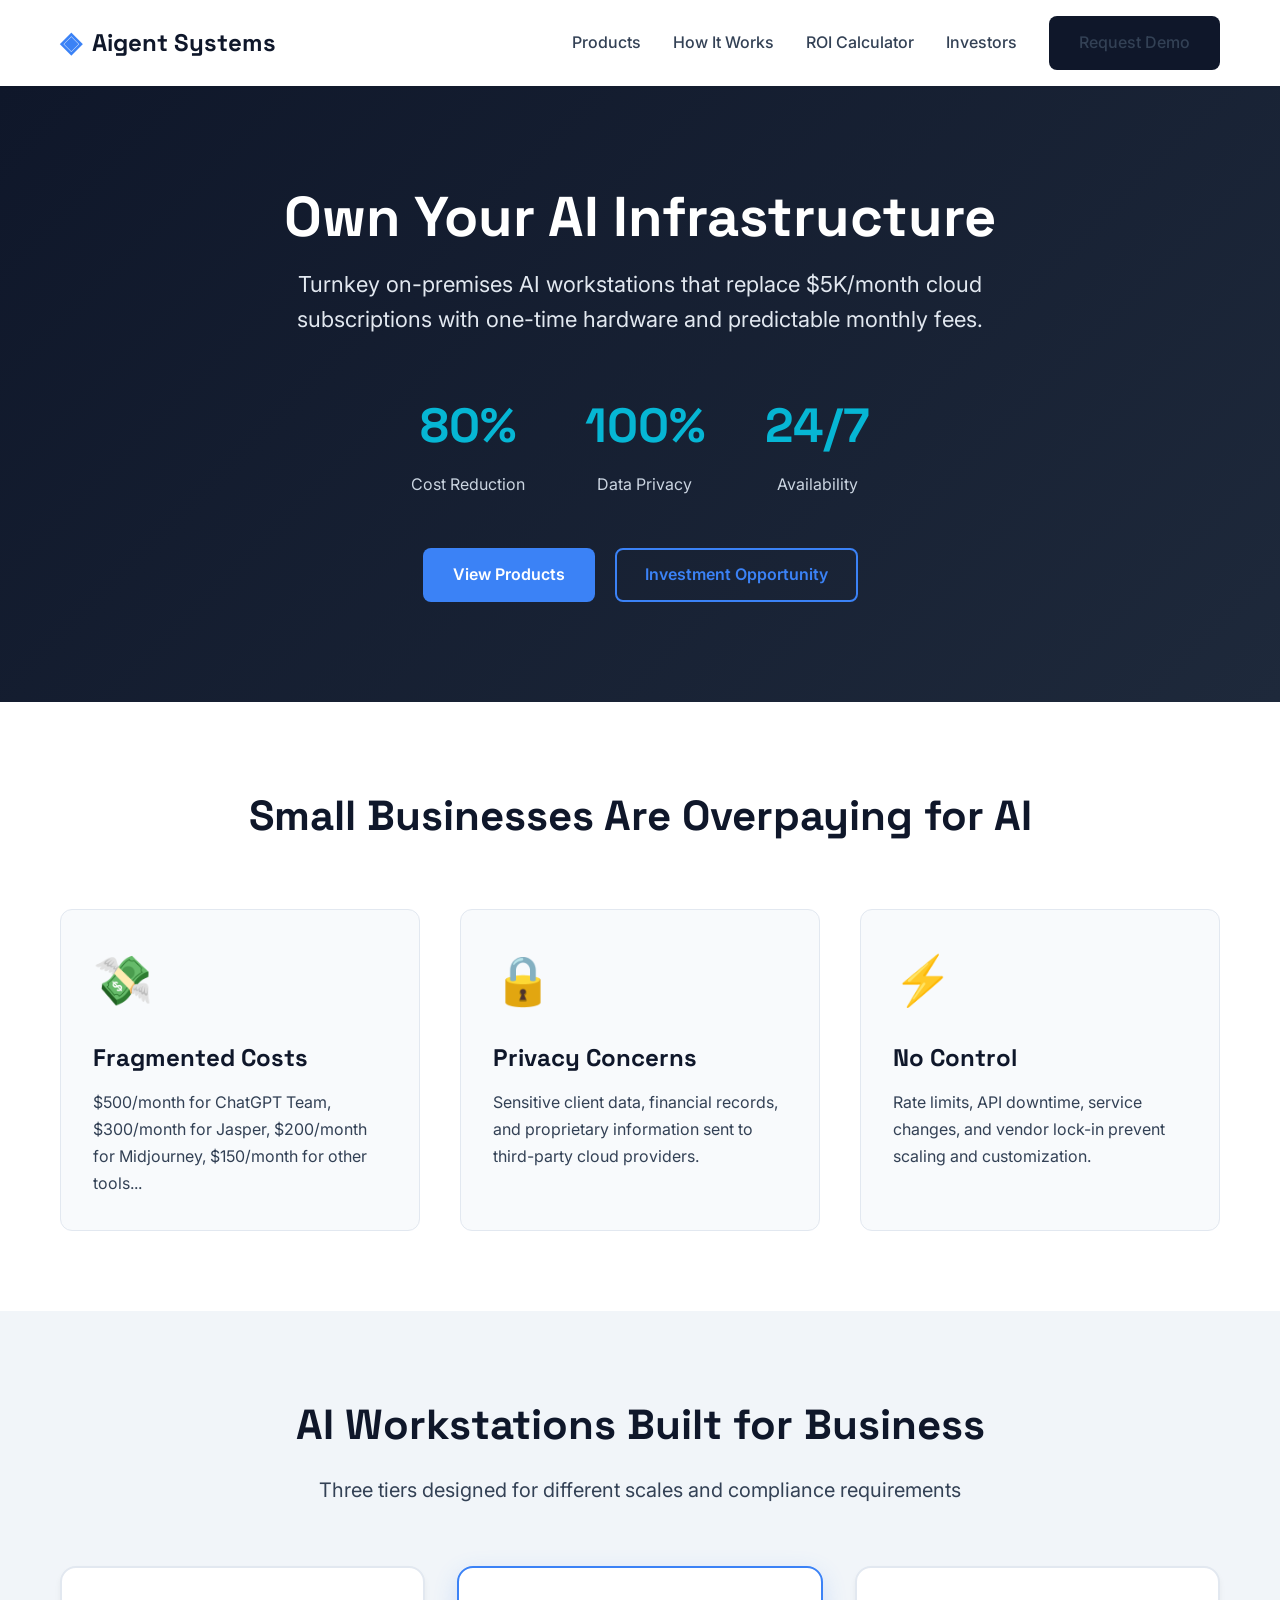
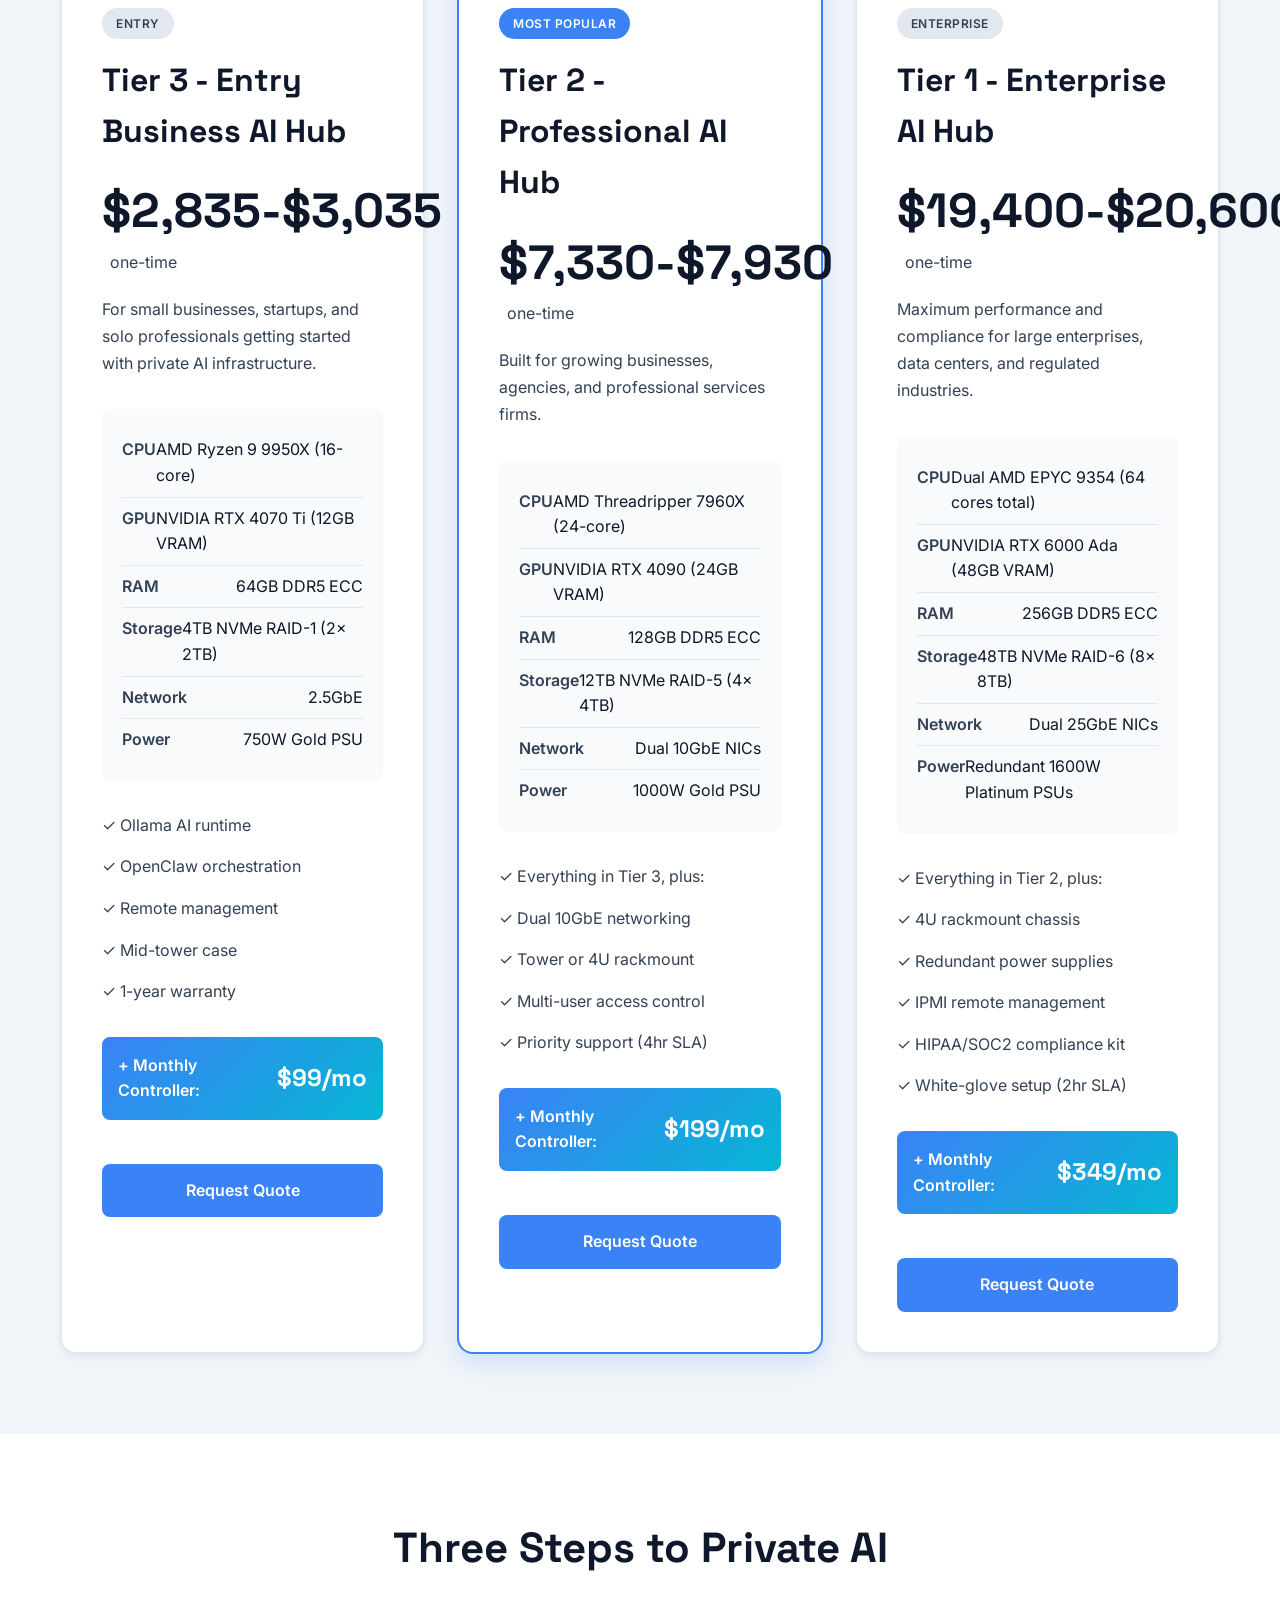
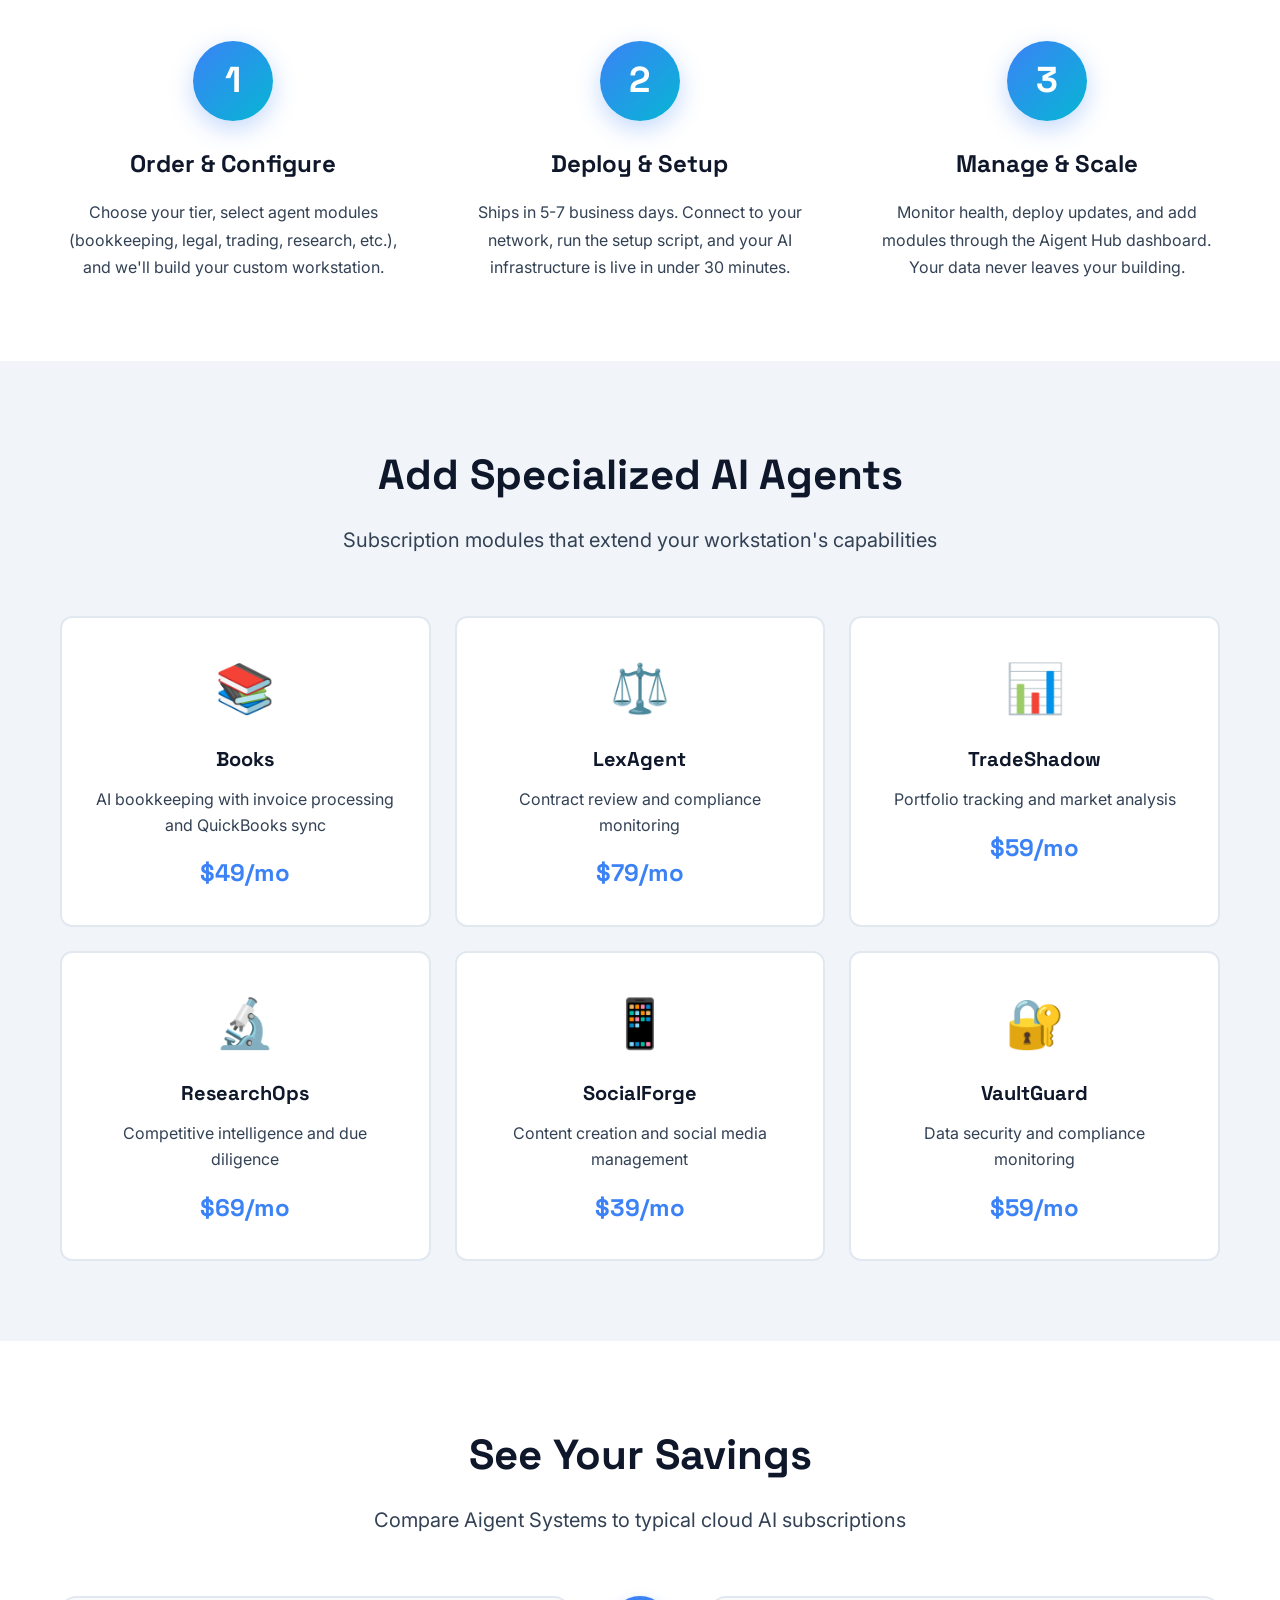
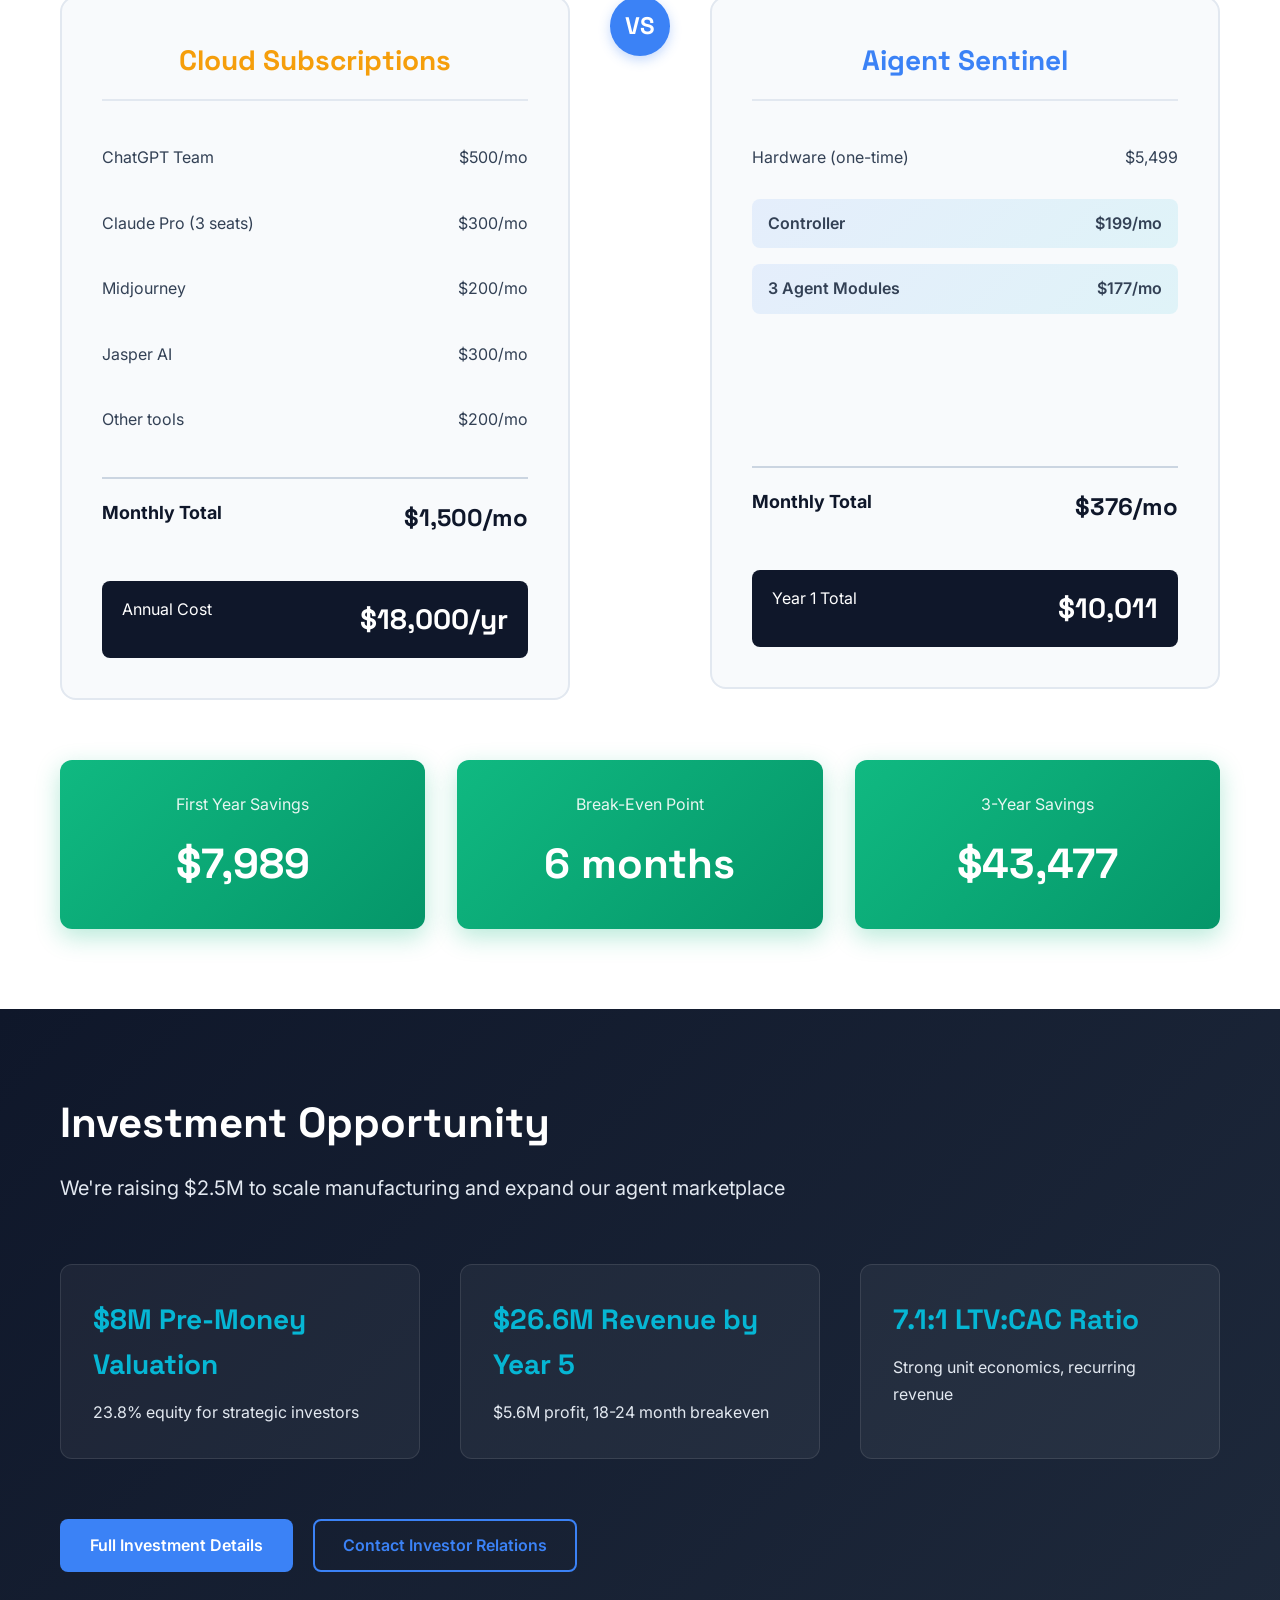
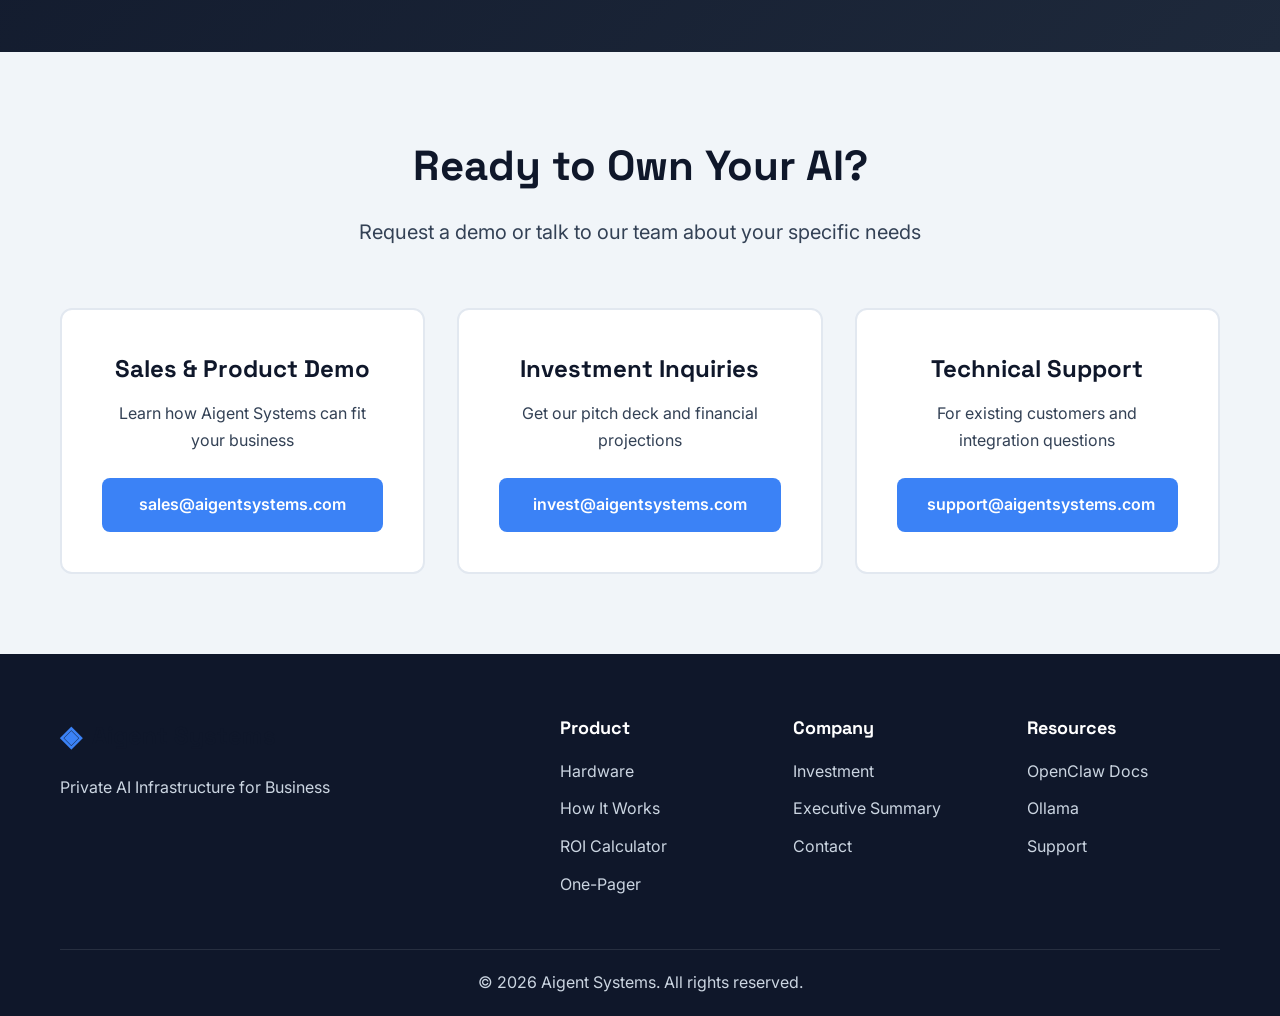
==== index.html @ b6842bad "Replace consumer tiers with enterprise hardware specifications" ====
<!DOCTYPE html>
<html lang="en">
<head>
    <meta charset="UTF-8">
    <meta name="viewport" content="width=device-width, initial-scale=1.0">
    <title>Aigent Systems - Private AI Infrastructure for Business</title>
    <link rel="stylesheet" href="styles.css">
    <link rel="preconnect" href="https://fonts.googleapis.com">
    <link rel="preconnect" href="https://fonts.gstatic.com" crossorigin>
    <link href="https://fonts.googleapis.com/css2?family=Inter:wght@300;400;600;700&family=Space+Grotesk:wght@500;700&display=swap" rel="stylesheet">
</head>
<body>
    <!-- Navigation -->
    <nav class="navbar">
        <div class="container">
            <div class="nav-content">
                <div class="logo">
                    <span class="logo-icon">◈</span>
                    <span class="logo-text">Aigent Systems</span>
                </div>
                <div class="nav-links">
                    <a href="#products">Products</a>
                    <a href="#how-it-works">How It Works</a>
                    <a href="#roi">ROI Calculator</a>
                    <a href="investors.html">Investors</a>
                    <a href="#contact" class="btn-secondary">Request Demo</a>
                </div>
            </div>
        </div>
    </nav>

    <!-- Hero Section -->
    <section class="hero">
        <div class="container">
            <div class="hero-content">
                <h1>Own Your AI Infrastructure</h1>
                <p class="hero-subtitle">Turnkey on-premises AI workstations that replace $5K/month cloud subscriptions with one-time hardware and predictable monthly fees.</p>
                <div class="hero-stats">
                    <div class="stat">
                        <div class="stat-number">80%</div>
                        <div class="stat-label">Cost Reduction</div>
                    </div>
                    <div class="stat">
                        <div class="stat-number">100%</div>
                        <div class="stat-label">Data Privacy</div>
                    </div>
                    <div class="stat">
                        <div class="stat-number">24/7</div>
                        <div class="stat-label">Availability</div>
                    </div>
                </div>
                <div class="hero-ctas">
                    <a href="#products" class="btn-primary">View Products</a>
                    <a href="investors.html" class="btn-outline">Investment Opportunity</a>
                </div>
            </div>
        </div>
    </section>

    <!-- Problem Statement -->
    <section class="problem">
        <div class="container">
            <h2>Small Businesses Are Overpaying for AI</h2>
            <div class="problem-grid">
                <div class="problem-card">
                    <div class="problem-icon">💸</div>
                    <h3>Fragmented Costs</h3>
                    <p>$500/month for ChatGPT Team, $300/month for Jasper, $200/month for Midjourney, $150/month for other tools...</p>
                </div>
                <div class="problem-card">
                    <div class="problem-icon">🔒</div>
                    <h3>Privacy Concerns</h3>
                    <p>Sensitive client data, financial records, and proprietary information sent to third-party cloud providers.</p>
                </div>
                <div class="problem-card">
                    <div class="problem-icon">⚡</div>
                    <h3>No Control</h3>
                    <p>Rate limits, API downtime, service changes, and vendor lock-in prevent scaling and customization.</p>
                </div>
            </div>
        </div>
    </section>

    <!-- Products Section -->
    <section id="products" class="products">
        <div class="container">
            <h2>AI Workstations Built for Business</h2>
            <p class="section-subtitle">Three tiers designed for different scales and compliance requirements</p>
            
            <div class="product-grid">
                <!-- Tier 3 - Entry Business -->
                <div class="product-card">
                    <div class="product-badge">Entry</div>
                    <h3>Tier 3 - Entry Business AI Hub</h3>
                    <div class="product-price">
                        <span class="price-amount">$2,835-$3,035</span>
                        <span class="price-period">one-time</span>
                    </div>
                    <p class="product-description">For small businesses, startups, and solo professionals getting started with private AI infrastructure.</p>
                    
                    <div class="product-specs">
                        <div class="spec">
                            <span class="spec-label">CPU</span>
                            <span class="spec-value">AMD Ryzen 9 9950X (16-core)</span>
                        </div>
                        <div class="spec">
                            <span class="spec-label">GPU</span>
                            <span class="spec-value">NVIDIA RTX 4070 Ti (12GB VRAM)</span>
                        </div>
                        <div class="spec">
                            <span class="spec-label">RAM</span>
                            <span class="spec-value">64GB DDR5 ECC</span>
                        </div>
                        <div class="spec">
                            <span class="spec-label">Storage</span>
                            <span class="spec-value">4TB NVMe RAID-1 (2x 2TB)</span>
                        </div>
                        <div class="spec">
                            <span class="spec-label">Network</span>
                            <span class="spec-value">2.5GbE</span>
                        </div>
                        <div class="spec">
                            <span class="spec-label">Power</span>
                            <span class="spec-value">750W Gold PSU</span>
                        </div>
                    </div>
                    
                    <div class="product-features">
                        <div class="feature">✓ Ollama AI runtime</div>
                        <div class="feature">✓ OpenClaw orchestration</div>
                        <div class="feature">✓ Remote management</div>
                        <div class="feature">✓ Mid-tower case</div>
                        <div class="feature">✓ 1-year warranty</div>
                    </div>
                    
                    <div class="product-monthly">
                        <span class="monthly-label">+ Monthly Controller:</span>
                        <span class="monthly-price">$99/mo</span>
                    </div>
                    
                    <a href="#contact" class="btn-primary">Request Quote</a>
                </div>

                <!-- Tier 2 - Professional -->
                <div class="product-card featured">
                    <div class="product-badge featured-badge">Most Popular</div>
                    <h3>Tier 2 - Professional AI Hub</h3>
                    <div class="product-price">
                        <span class="price-amount">$7,330-$7,930</span>
                        <span class="price-period">one-time</span>
                    </div>
                    <p class="product-description">Built for growing businesses, agencies, and professional services firms.</p>
                    
                    <div class="product-specs">
                        <div class="spec">
                            <span class="spec-label">CPU</span>
                            <span class="spec-value">AMD Threadripper 7960X (24-core)</span>
                        </div>
                        <div class="spec">
                            <span class="spec-label">GPU</span>
                            <span class="spec-value">NVIDIA RTX 4090 (24GB VRAM)</span>
                        </div>
                        <div class="spec">
                            <span class="spec-label">RAM</span>
                            <span class="spec-value">128GB DDR5 ECC</span>
                        </div>
                        <div class="spec">
                            <span class="spec-label">Storage</span>
                            <span class="spec-value">12TB NVMe RAID-5 (4x 4TB)</span>
                        </div>
                        <div class="spec">
                            <span class="spec-label">Network</span>
                            <span class="spec-value">Dual 10GbE NICs</span>
                        </div>
                        <div class="spec">
                            <span class="spec-label">Power</span>
                            <span class="spec-value">1000W Gold PSU</span>
                        </div>
                    </div>
                    
                    <div class="product-features">
                        <div class="feature">✓ Everything in Tier 3, plus:</div>
                        <div class="feature">✓ Dual 10GbE networking</div>
                        <div class="feature">✓ Tower or 4U rackmount</div>
                        <div class="feature">✓ Multi-user access control</div>
                        <div class="feature">✓ Priority support (4hr SLA)</div>
                    </div>
                    
                    <div class="product-monthly">
                        <span class="monthly-label">+ Monthly Controller:</span>
                        <span class="monthly-price">$199/mo</span>
                    </div>
                    
                    <a href="#contact" class="btn-primary">Request Quote</a>
                </div>

                <!-- Tier 1 - Enterprise -->
                <div class="product-card">
                    <div class="product-badge">Enterprise</div>
                    <h3>Tier 1 - Enterprise AI Hub</h3>
                    <div class="product-price">
                        <span class="price-amount">$19,400-$20,600</span>
                        <span class="price-period">one-time</span>
                    </div>
                    <p class="product-description">Maximum performance and compliance for large enterprises, data centers, and regulated industries.</p>
                    
                    <div class="product-specs">
                        <div class="spec">
                            <span class="spec-label">CPU</span>
                            <span class="spec-value">Dual AMD EPYC 9354 (64 cores total)</span>
                        </div>
                        <div class="spec">
                            <span class="spec-label">GPU</span>
                            <span class="spec-value">NVIDIA RTX 6000 Ada (48GB VRAM)</span>
                        </div>
                        <div class="spec">
                            <span class="spec-label">RAM</span>
                            <span class="spec-value">256GB DDR5 ECC</span>
                        </div>
                        <div class="spec">
                            <span class="spec-label">Storage</span>
                            <span class="spec-value">48TB NVMe RAID-6 (8x 8TB)</span>
                        </div>
                        <div class="spec">
                            <span class="spec-label">Network</span>
                            <span class="spec-value">Dual 25GbE NICs</span>
                        </div>
                        <div class="spec">
                            <span class="spec-label">Power</span>
                            <span class="spec-value">Redundant 1600W Platinum PSUs</span>
                        </div>
                    </div>
                    
                    <div class="product-features">
                        <div class="feature">✓ Everything in Tier 2, plus:</div>
                        <div class="feature">✓ 4U rackmount chassis</div>
                        <div class="feature">✓ Redundant power supplies</div>
                        <div class="feature">✓ IPMI remote management</div>
                        <div class="feature">✓ HIPAA/SOC2 compliance kit</div>
                        <div class="feature">✓ White-glove setup (2hr SLA)</div>
                    </div>
                    
                    <div class="product-monthly">
                        <span class="monthly-label">+ Monthly Controller:</span>
                        <span class="monthly-price">$349/mo</span>
                    </div>
                    
                    <a href="#contact" class="btn-primary">Request Quote</a>
                </div>
            </div>
        </div>
    </section>

    <!-- How It Works -->
    <section id="how-it-works" class="how-it-works">
        <div class="container">
            <h2>Three Steps to Private AI</h2>
            <div class="steps-grid">
                <div class="step">
                    <div class="step-number">1</div>
                    <h3>Order & Configure</h3>
                    <p>Choose your tier, select agent modules (bookkeeping, legal, trading, research, etc.), and we'll build your custom workstation.</p>
                </div>
                <div class="step">
                    <div class="step-number">2</div>
                    <h3>Deploy & Setup</h3>
                    <p>Ships in 5-7 business days. Connect to your network, run the setup script, and your AI infrastructure is live in under 30 minutes.</p>
                </div>
                <div class="step">
                    <div class="step-number">3</div>
                    <h3>Manage & Scale</h3>
                    <p>Monitor health, deploy updates, and add modules through the Aigent Hub dashboard. Your data never leaves your building.</p>
                </div>
            </div>
        </div>
    </section>

    <!-- AI Modules -->
    <section class="modules">
        <div class="container">
            <h2>Add Specialized AI Agents</h2>
            <p class="section-subtitle">Subscription modules that extend your workstation's capabilities</p>
            
            <div class="modules-grid">
                <div class="module-card">
                    <div class="module-icon">📚</div>
                    <h3>Books</h3>
                    <p>AI bookkeeping with invoice processing and QuickBooks sync</p>
                    <div class="module-price">$49/mo</div>
                </div>
                <div class="module-card">
                    <div class="module-icon">⚖️</div>
                    <h3>LexAgent</h3>
                    <p>Contract review and compliance monitoring</p>
                    <div class="module-price">$79/mo</div>
                </div>
                <div class="module-card">
                    <div class="module-icon">📊</div>
                    <h3>TradeShadow</h3>
                    <p>Portfolio tracking and market analysis</p>
                    <div class="module-price">$59/mo</div>
                </div>
                <div class="module-card">
                    <div class="module-icon">🔬</div>
                    <h3>ResearchOps</h3>
                    <p>Competitive intelligence and due diligence</p>
                    <div class="module-price">$69/mo</div>
                </div>
                <div class="module-card">
                    <div class="module-icon">📱</div>
                    <h3>SocialForge</h3>
                    <p>Content creation and social media management</p>
                    <div class="module-price">$39/mo</div>
                </div>
                <div class="module-card">
                    <div class="module-icon">🔐</div>
                    <h3>VaultGuard</h3>
                    <p>Data security and compliance monitoring</p>
                    <div class="module-price">$59/mo</div>
                </div>
            </div>
        </div>
    </section>

    <!-- ROI Calculator -->
    <section id="roi" class="roi-section">
        <div class="container">
            <h2>See Your Savings</h2>
            <p class="section-subtitle">Compare Aigent Systems to typical cloud AI subscriptions</p>
            
            <div class="roi-comparison">
                <div class="roi-column">
                    <h3 class="roi-title cloud">Cloud Subscriptions</h3>
                    <div class="roi-items">
                        <div class="roi-item">
                            <span>ChatGPT Team</span>
                            <span>$500/mo</span>
                        </div>
                        <div class="roi-item">
                            <span>Claude Pro (3 seats)</span>
                            <span>$300/mo</span>
                        </div>
                        <div class="roi-item">
                            <span>Midjourney</span>
                            <span>$200/mo</span>
                        </div>
                        <div class="roi-item">
                            <span>Jasper AI</span>
                            <span>$300/mo</span>
                        </div>
                        <div class="roi-item">
                            <span>Other tools</span>
                            <span>$200/mo</span>
                        </div>
                        <div class="roi-total">
                            <span>Monthly Total</span>
                            <span class="total-amount">$1,500/mo</span>
                        </div>
                        <div class="roi-annual">
                            <span>Annual Cost</span>
                            <span class="annual-amount">$18,000/yr</span>
                        </div>
                    </div>
                </div>

                <div class="roi-divider">
                    <span class="vs-badge">VS</span>
                </div>

                <div class="roi-column">
                    <h3 class="roi-title aigent">Aigent Sentinel</h3>
                    <div class="roi-items">
                        <div class="roi-item">
                            <span>Hardware (one-time)</span>
                            <span>$5,499</span>
                        </div>
                        <div class="roi-item monthly-highlight">
                            <span>Controller</span>
                            <span>$199/mo</span>
                        </div>
                        <div class="roi-item monthly-highlight">
                            <span>3 Agent Modules</span>
                            <span>$177/mo</span>
                        </div>
                        <div class="roi-item spacer"></div>
                        <div class="roi-item spacer"></div>
                        <div class="roi-total">
                            <span>Monthly Total</span>
                            <span class="total-amount">$376/mo</span>
                        </div>
                        <div class="roi-annual">
                            <span>Year 1 Total</span>
                            <span class="annual-amount">$10,011</span>
                        </div>
                    </div>
                </div>
            </div>

            <div class="roi-savings">
                <div class="savings-card">
                    <div class="savings-label">First Year Savings</div>
                    <div class="savings-amount">$7,989</div>
                </div>
                <div class="savings-card">
                    <div class="savings-label">Break-Even Point</div>
                    <div class="savings-amount">6 months</div>
                </div>
                <div class="savings-card">
                    <div class="savings-label">3-Year Savings</div>
                    <div class="savings-amount">$43,477</div>
                </div>
            </div>
        </div>
    </section>

    <!-- Investment Opportunity -->
    <section id="investment" class="investment">
        <div class="container">
            <div class="investment-content">
                <div class="investment-text">
                    <h2>Investment Opportunity</h2>
                    <p class="investment-subtitle">We're raising $2.5M to scale manufacturing and expand our agent marketplace</p>
                    
                    <div class="investment-highlights">
                        <div class="highlight">
                            <h3>$8M Pre-Money Valuation</h3>
                            <p>23.8% equity for strategic investors</p>
                        </div>
                        <div class="highlight">
                            <h3>$26.6M Revenue by Year 5</h3>
                            <p>$5.6M profit, 18-24 month breakeven</p>
                        </div>
                        <div class="highlight">
                            <h3>7.1:1 LTV:CAC Ratio</h3>
                            <p>Strong unit economics, recurring revenue</p>
                        </div>
                    </div>
                    
                    <div class="investment-ctas">
                        <a href="investors.html" class="btn-primary">Full Investment Details</a>
                        <a href="mailto:invest@aigentsystems.com" class="btn-outline">Contact Investor Relations</a>
                    </div>
                </div>
            </div>
        </div>
    </section>

    <!-- Contact Section -->
    <section id="contact" class="contact">
        <div class="container">
            <h2>Ready to Own Your AI?</h2>
            <p class="section-subtitle">Request a demo or talk to our team about your specific needs</p>
            
            <div class="contact-options">
                <div class="contact-card">
                    <h3>Sales & Product Demo</h3>
                    <p>Learn how Aigent Systems can fit your business</p>
                    <a href="mailto:sales@aigentsystems.com" class="btn-primary">sales@aigentsystems.com</a>
                </div>
                <div class="contact-card">
                    <h3>Investment Inquiries</h3>
                    <p>Get our pitch deck and financial projections</p>
                    <a href="mailto:invest@aigentsystems.com" class="btn-primary">invest@aigentsystems.com</a>
                </div>
                <div class="contact-card">
                    <h3>Technical Support</h3>
                    <p>For existing customers and integration questions</p>
                    <a href="mailto:support@aigentsystems.com" class="btn-primary">support@aigentsystems.com</a>
                </div>
            </div>
        </div>
    </section>

    <!-- Footer -->
    <footer class="footer">
        <div class="container">
            <div class="footer-content">
                <div class="footer-brand">
                    <div class="logo">
                        <span class="logo-icon">◈</span>
                        <span class="logo-text">Aigent Systems</span>
                    </div>
                    <p>Private AI Infrastructure for Business</p>
                </div>
                <div class="footer-links">
                    <div class="footer-column">
                        <h4>Product</h4>
                        <a href="#products">Hardware</a>
                        <a href="#how-it-works">How It Works</a>
                        <a href="#roi">ROI Calculator</a>
                        <a href="marketing/one-pager.md" download>One-Pager</a>
                    </div>
                    <div class="footer-column">
                        <h4>Company</h4>
                        <a href="investors.html">Investment</a>
                        <a href="marketing/executive-summary.md" download>Executive Summary</a>
                        <a href="mailto:invest@aigentsystems.com">Contact</a>
                    </div>
                    <div class="footer-column">
                        <h4>Resources</h4>
                        <a href="https://docs.openclaw.ai">OpenClaw Docs</a>
                        <a href="https://ollama.ai">Ollama</a>
                        <a href="mailto:support@aigentsystems.com">Support</a>
                    </div>
                </div>
            </div>
            <div class="footer-bottom">
                <p>&copy; 2026 Aigent Systems. All rights reserved.</p>
            </div>
        </div>
    </footer>
</body>
</html>
---- styles.css ----
/* ===========================
   AIGENT SYSTEMS STYLES
   Professional B2B Enterprise Design
   =========================== */

* {
    margin: 0;
    padding: 0;
    box-sizing: border-box;
}

:root {
    /* Primary Colors */
    --navy-dark: #0f172a;
    --navy-medium: #1e293b;
    --navy-light: #334155;
    
    /* Accent Colors */
    --blue-bright: #3b82f6;
    --blue-light: #60a5fa;
    --cyan-accent: #06b6d4;
    
    /* Neutrals */
    --gray-50: #f8fafc;
    --gray-100: #f1f5f9;
    --gray-200: #e2e8f0;
    --gray-300: #cbd5e1;
    --gray-700: #334155;
    --gray-900: #0f172a;
    
    /* Semantic */
    --success: #10b981;
    --warning: #f59e0b;
    
    /* Typography */
    --font-primary: 'Inter', -apple-system, BlinkMacSystemFont, 'Segoe UI', sans-serif;
    --font-display: 'Space Grotesk', sans-serif;
    
    /* Spacing */
    --container-width: 1200px;
    --section-padding: 80px 20px;
}

body {
    font-family: var(--font-primary);
    line-height: 1.6;
    color: var(--gray-900);
    background: var(--gray-50);
}

.container {
    max-width: var(--container-width);
    margin: 0 auto;
    padding: 0 20px;
}

/* ===========================
   NAVIGATION
   =========================== */

.navbar {
    background: white;
    box-shadow: 0 1px 3px rgba(0,0,0,0.05);
    position: sticky;
    top: 0;
    z-index: 1000;
    padding: 16px 0;
}

.nav-content {
    display: flex;
    justify-content: space-between;
    align-items: center;
}

.logo {
    display: flex;
    align-items: center;
    gap: 10px;
    font-family: var(--font-display);
    font-weight: 700;
    font-size: 24px;
    color: var(--navy-dark);
}

.logo-icon {
    color: var(--blue-bright);
    font-size: 28px;
}

.nav-links {
    display: flex;
    gap: 32px;
    align-items: center;
}

.nav-links a {
    text-decoration: none;
    color: var(--gray-700);
    font-weight: 500;
    transition: color 0.2s;
}

.nav-links a:hover {
    color: var(--blue-bright);
}

/* ===========================
   BUTTONS
   =========================== */

.btn-primary, .btn-secondary, .btn-outline {
    display: inline-block;
    padding: 12px 28px;
    border-radius: 8px;
    text-decoration: none;
    font-weight: 600;
    transition: all 0.2s;
    cursor: pointer;
    border: 2px solid transparent;
}

.btn-primary {
    background: var(--blue-bright);
    color: white;
}

.btn-primary:hover {
    background: var(--blue-light);
    transform: translateY(-2px);
    box-shadow: 0 4px 12px rgba(59, 130, 246, 0.3);
}

.btn-secondary {
    background: var(--navy-dark);
    color: white;
}

.btn-secondary:hover {
    background: var(--navy-light);
}

.btn-outline {
    background: transparent;
    color: var(--blue-bright);
    border: 2px solid var(--blue-bright);
}

.btn-outline:hover {
    background: var(--blue-bright);
    color: white;
}

/* ===========================
   HERO SECTION
   =========================== */

.hero {
    background: linear-gradient(135deg, var(--navy-dark) 0%, var(--navy-medium) 100%);
    color: white;
    padding: 100px 20px;
    text-align: center;
}

.hero h1 {
    font-family: var(--font-display);
    font-size: 56px;
    font-weight: 700;
    margin-bottom: 20px;
    line-height: 1.1;
}

.hero-subtitle {
    font-size: 22px;
    color: var(--gray-200);
    max-width: 700px;
    margin: 0 auto 40px;
}

.hero-stats {
    display: flex;
    justify-content: center;
    gap: 60px;
    margin: 50px 0;
}

.stat {
    text-align: center;
}

.stat-number {
    font-family: var(--font-display);
    font-size: 48px;
    font-weight: 700;
    color: var(--cyan-accent);
}

.stat-label {
    font-size: 16px;
    color: var(--gray-300);
    margin-top: 8px;
}

.hero-ctas {
    display: flex;
    gap: 20px;
    justify-content: center;
    margin-top: 40px;
}

/* ===========================
   PROBLEM SECTION
   =========================== */

.problem {
    padding: var(--section-padding);
    background: white;
}

.problem h2 {
    font-family: var(--font-display);
    font-size: 42px;
    text-align: center;
    margin-bottom: 60px;
    color: var(--navy-dark);
}

.problem-grid {
    display: grid;
    grid-template-columns: repeat(auto-fit, minmax(300px, 1fr));
    gap: 40px;
}

.problem-card {
    padding: 32px;
    border-radius: 12px;
    background: var(--gray-50);
    border: 1px solid var(--gray-200);
}

.problem-icon {
    font-size: 48px;
    margin-bottom: 20px;
}

.problem-card h3 {
    font-family: var(--font-display);
    font-size: 24px;
    margin-bottom: 12px;
    color: var(--navy-dark);
}

.problem-card p {
    color: var(--gray-700);
    line-height: 1.7;
}

/* ===========================
   PRODUCTS SECTION
   =========================== */

.products {
    padding: var(--section-padding);
    background: var(--gray-100);
}

.products h2 {
    font-family: var(--font-display);
    font-size: 42px;
    text-align: center;
    margin-bottom: 16px;
    color: var(--navy-dark);
}

.section-subtitle {
    text-align: center;
    font-size: 20px;
    color: var(--gray-700);
    margin-bottom: 60px;
}

.product-grid {
    display: grid;
    grid-template-columns: repeat(auto-fit, minmax(340px, 1fr));
    gap: 32px;
    margin-top: 40px;
}

.product-card {
    background: white;
    border-radius: 16px;
    padding: 40px;
    box-shadow: 0 4px 6px rgba(0,0,0,0.05);
    border: 2px solid var(--gray-200);
    transition: all 0.3s;
    position: relative;
}

.product-card.featured {
    border: 2px solid var(--blue-bright);
    box-shadow: 0 8px 24px rgba(59, 130, 246, 0.2);
}

.product-card:hover {
    transform: translateY(-8px);
    box-shadow: 0 12px 32px rgba(0,0,0,0.1);
}

.product-badge {
    display: inline-block;
    padding: 6px 14px;
    border-radius: 20px;
    font-size: 12px;
    font-weight: 600;
    text-transform: uppercase;
    letter-spacing: 0.5px;
    margin-bottom: 16px;
    background: var(--gray-200);
    color: var(--gray-700);
}

.featured-badge {
    background: var(--blue-bright);
    color: white;
}

.product-card h3 {
    font-family: var(--font-display);
    font-size: 32px;
    margin-bottom: 16px;
    color: var(--navy-dark);
}

.product-price {
    margin-bottom: 20px;
}

.price-amount {
    font-family: var(--font-display);
    font-size: 48px;
    font-weight: 700;
    color: var(--navy-dark);
}

.price-period {
    font-size: 16px;
    color: var(--gray-700);
    margin-left: 8px;
}

.product-description {
    color: var(--gray-700);
    margin-bottom: 32px;
    line-height: 1.7;
}

.product-specs {
    margin: 24px 0;
    padding: 20px;
    background: var(--gray-50);
    border-radius: 8px;
}

.spec {
    display: flex;
    justify-content: space-between;
    padding: 8px 0;
    border-bottom: 1px solid var(--gray-200);
}

.spec:last-child {
    border-bottom: none;
}

.spec-label {
    font-weight: 600;
    color: var(--gray-700);
}

.spec-value {
    color: var(--navy-dark);
}

.product-features {
    margin: 24px 0;
}

.feature {
    padding: 8px 0;
    color: var(--gray-700);
}

.product-monthly {
    margin: 24px 0;
    padding: 16px;
    background: var(--blue-bright);
    background: linear-gradient(135deg, var(--blue-bright) 0%, var(--cyan-accent) 100%);
    border-radius: 8px;
    display: flex;
    justify-content: space-between;
    align-items: center;
    color: white;
}

.monthly-label {
    font-weight: 600;
}

.monthly-price {
    font-family: var(--font-display);
    font-size: 24px;
    font-weight: 700;
}

.product-card .btn-primary {
    width: 100%;
    text-align: center;
    margin-top: 20px;
}

/* ===========================
   HOW IT WORKS
   =========================== */

.how-it-works {
    padding: var(--section-padding);
    background: white;
}

.how-it-works h2 {
    font-family: var(--font-display);
    font-size: 42px;
    text-align: center;
    margin-bottom: 60px;
    color: var(--navy-dark);
}

.steps-grid {
    display: grid;
    grid-template-columns: repeat(auto-fit, minmax(300px, 1fr));
    gap: 60px;
}

.step {
    text-align: center;
}

.step-number {
    width: 80px;
    height: 80px;
    margin: 0 auto 24px;
    border-radius: 50%;
    background: linear-gradient(135deg, var(--blue-bright) 0%, var(--cyan-accent) 100%);
    color: white;
    font-family: var(--font-display);
    font-size: 36px;
    font-weight: 700;
    display: flex;
    align-items: center;
    justify-content: center;
    box-shadow: 0 8px 24px rgba(59, 130, 246, 0.3);
}

.step h3 {
    font-family: var(--font-display);
    font-size: 24px;
    margin-bottom: 16px;
    color: var(--navy-dark);
}

.step p {
    color: var(--gray-700);
    line-height: 1.7;
}

/* ===========================
   MODULES SECTION
   =========================== */

.modules {
    padding: var(--section-padding);
    background: var(--gray-100);
}

.modules h2 {
    font-family: var(--font-display);
    font-size: 42px;
    text-align: center;
    margin-bottom: 16px;
    color: var(--navy-dark);
}

.modules-grid {
    display: grid;
    grid-template-columns: repeat(auto-fit, minmax(280px, 1fr));
    gap: 24px;
    margin-top: 40px;
}

.module-card {
    background: white;
    padding: 32px;
    border-radius: 12px;
    text-align: center;
    border: 2px solid var(--gray-200);
    transition: all 0.3s;
}

.module-card:hover {
    border-color: var(--blue-bright);
    transform: translateY(-4px);
    box-shadow: 0 8px 24px rgba(59, 130, 246, 0.15);
}

.module-icon {
    font-size: 48px;
    margin-bottom: 16px;
}

.module-card h3 {
    font-family: var(--font-display);
    font-size: 20px;
    margin-bottom: 12px;
    color: var(--navy-dark);
}

.module-card p {
    color: var(--gray-700);
    margin-bottom: 16px;
    line-height: 1.6;
}

.module-price {
    font-family: var(--font-display);
    font-size: 24px;
    font-weight: 700;
    color: var(--blue-bright);
}

/* ===========================
   ROI CALCULATOR
   =========================== */

.roi-section {
    padding: var(--section-padding);
    background: white;
}

.roi-section h2 {
    font-family: var(--font-display);
    font-size: 42px;
    text-align: center;
    margin-bottom: 16px;
    color: var(--navy-dark);
}

.roi-comparison {
    display: grid;
    grid-template-columns: 1fr auto 1fr;
    gap: 40px;
    margin: 60px 0;
    align-items: start;
}

.roi-column {
    background: var(--gray-50);
    border-radius: 16px;
    padding: 40px;
    border: 2px solid var(--gray-200);
}

.roi-title {
    font-family: var(--font-display);
    font-size: 28px;
    margin-bottom: 32px;
    text-align: center;
    padding-bottom: 16px;
    border-bottom: 2px solid var(--gray-200);
}

.roi-title.cloud {
    color: var(--warning);
}

.roi-title.aigent {
    color: var(--blue-bright);
}

.roi-items {
    display: flex;
    flex-direction: column;
    gap: 16px;
}

.roi-item {
    display: flex;
    justify-content: space-between;
    padding: 12px 0;
    color: var(--gray-700);
}

.roi-item.spacer {
    min-height: 44px;
    border-bottom: none;
}

.roi-item.monthly-highlight {
    background: var(--blue-bright);
    background: linear-gradient(135deg, rgba(59, 130, 246, 0.1) 0%, rgba(6, 182, 212, 0.1) 100%);
    padding: 12px 16px;
    border-radius: 8px;
    font-weight: 600;
}

.roi-total {
    display: flex;
    justify-content: space-between;
    padding: 20px 0;
    margin-top: 16px;
    border-top: 2px solid var(--gray-300);
    font-weight: 700;
    font-size: 18px;
}

.total-amount {
    color: var(--navy-dark);
    font-family: var(--font-display);
    font-size: 24px;
}

.roi-annual {
    display: flex;
    justify-content: space-between;
    padding: 16px 20px;
    background: var(--navy-dark);
    color: white;
    border-radius: 8px;
    margin-top: 8px;
}

.annual-amount {
    font-family: var(--font-display);
    font-size: 28px;
    font-weight: 700;
}

.roi-divider {
    display: flex;
    align-items: center;
    justify-content: center;
}

.vs-badge {
    width: 60px;
    height: 60px;
    border-radius: 50%;
    background: var(--blue-bright);
    color: white;
    display: flex;
    align-items: center;
    justify-content: center;
    font-family: var(--font-display);
    font-size: 24px;
    font-weight: 700;
    box-shadow: 0 4px 12px rgba(59, 130, 246, 0.3);
}

.roi-savings {
    display: grid;
    grid-template-columns: repeat(auto-fit, minmax(250px, 1fr));
    gap: 32px;
    margin-top: 60px;
}

.savings-card {
    background: linear-gradient(135deg, var(--success) 0%, #059669 100%);
    color: white;
    padding: 32px;
    border-radius: 12px;
    text-align: center;
    box-shadow: 0 8px 24px rgba(16, 185, 129, 0.3);
}

.savings-label {
    font-size: 16px;
    opacity: 0.9;
    margin-bottom: 12px;
}

.savings-amount {
    font-family: var(--font-display);
    font-size: 42px;
    font-weight: 700;
}

/* ===========================
   INVESTMENT SECTION
   =========================== */

.investment {
    padding: var(--section-padding);
    background: linear-gradient(135deg, var(--navy-dark) 0%, var(--navy-medium) 100%);
    color: white;
}

.investment h2 {
    font-family: var(--font-display);
    font-size: 42px;
    margin-bottom: 16px;
}

.investment-subtitle {
    font-size: 20px;
    color: var(--gray-200);
    margin-bottom: 60px;
}

.investment-highlights {
    display: grid;
    grid-template-columns: repeat(auto-fit, minmax(300px, 1fr));
    gap: 40px;
    margin-bottom: 60px;
}

.highlight {
    padding: 32px;
    background: rgba(255, 255, 255, 0.05);
    border-radius: 12px;
    border: 1px solid rgba(255, 255, 255, 0.1);
}

.highlight h3 {
    font-family: var(--font-display);
    font-size: 28px;
    margin-bottom: 12px;
    color: var(--cyan-accent);
}

.highlight p {
    color: var(--gray-200);
    line-height: 1.7;
}

.investment-ctas {
    display: flex;
    gap: 20px;
    flex-wrap: wrap;
}

/* ===========================
   CONTACT SECTION
   =========================== */

.contact {
    padding: var(--section-padding);
    background: var(--gray-100);
}

.contact h2 {
    font-family: var(--font-display);
    font-size: 42px;
    text-align: center;
    margin-bottom: 16px;
    color: var(--navy-dark);
}

.contact-options {
    display: grid;
    grid-template-columns: repeat(auto-fit, minmax(300px, 1fr));
    gap: 32px;
    margin-top: 60px;
}

.contact-card {
    background: white;
    padding: 40px;
    border-radius: 12px;
    text-align: center;
    border: 2px solid var(--gray-200);
}

.contact-card h3 {
    font-family: var(--font-display);
    font-size: 24px;
    margin-bottom: 12px;
    color: var(--navy-dark);
}

.contact-card p {
    color: var(--gray-700);
    margin-bottom: 24px;
    line-height: 1.7;
}

.contact-card .btn-primary {
    width: 100%;
    text-align: center;
}

/* ===========================
   FOOTER
   =========================== */

.footer {
    background: var(--navy-dark);
    color: white;
    padding: 60px 20px 20px;
}

.footer-content {
    display: grid;
    grid-template-columns: 2fr 3fr;
    gap: 60px;
    margin-bottom: 40px;
}

.footer-brand p {
    color: var(--gray-300);
    margin-top: 16px;
}

.footer-links {
    display: grid;
    grid-template-columns: repeat(auto-fit, minmax(150px, 1fr));
    gap: 40px;
}

.footer-column h4 {
    font-family: var(--font-display);
    font-size: 18px;
    margin-bottom: 16px;
    color: white;
}

.footer-column a {
    display: block;
    color: var(--gray-300);
    text-decoration: none;
    margin-bottom: 12px;
    transition: color 0.2s;
}

.footer-column a:hover {
    color: var(--cyan-accent);
}

.footer-bottom {
    padding-top: 20px;
    border-top: 1px solid rgba(255, 255, 255, 0.1);
    text-align: center;
    color: var(--gray-300);
}

/* ===========================
   RESPONSIVE
   =========================== */

@media (max-width: 768px) {
    :root {
        --section-padding: 50px 20px;
    }
    
    /* Typography adjustments */
    .hero h1 {
        font-size: 32px;
        line-height: 1.2;
    }
    
    .hero p {
        font-size: 16px;
    }
    
    section h2 {
        font-size: 32px;
    }
    
    .section-subtitle {
        font-size: 16px;
    }
    
    /* Hero adjustments */
    .hero-stats {
        flex-direction: column;
        gap: 20px;
    }
    
    .stat-number {
        font-size: 36px;
    }
    
    .hero-ctas {
        flex-direction: column;
    }
    
    /* Product cards */
    .product-grid, .modules-grid {
        grid-template-columns: 1fr;
    }
    
    .product-card {
        padding: 30px;
    }
    
    .price {
        font-size: 42px;
    }
    
    /* Spec lists - more compact */
    .spec-item {
        padding: 10px 0;
        font-size: 14px;
    }
    
    /* ROI section */
    .roi-comparison {
        grid-template-columns: 1fr;
    }
    
    .roi-divider {
        display: none;
    }
    
    .savings-number {
        font-size: 48px;
    }
    
    /* How it works */
    .step-number {
        font-size: 32px;
        width: 60px;
        height: 60px;
    }
    
    .step h3 {
        font-size: 20px;
    }
    
    /* Modules */
    .module-card {
        padding: 24px;
    }
    
    .module-price {
        font-size: 32px;
    }
    
    /* Investment section - more compact */
    .investment-stats {
        grid-template-columns: 1fr;
        gap: 20px;
    }
    
    .stat-value {
        font-size: 36px;
    }
    
    /* Navigation */
    .nav-links {
        flex-wrap: wrap;
        gap: 12px;
        font-size: 14px;
    }
    
    .nav-links a {
        padding: 8px 12px;
    }
    
    /* Footer */
    .footer-content {
        grid-template-columns: 1fr;
        gap: 30px;
    }
    
    /* Contact form */
    .contact-form {
        padding: 30px;
    }
}
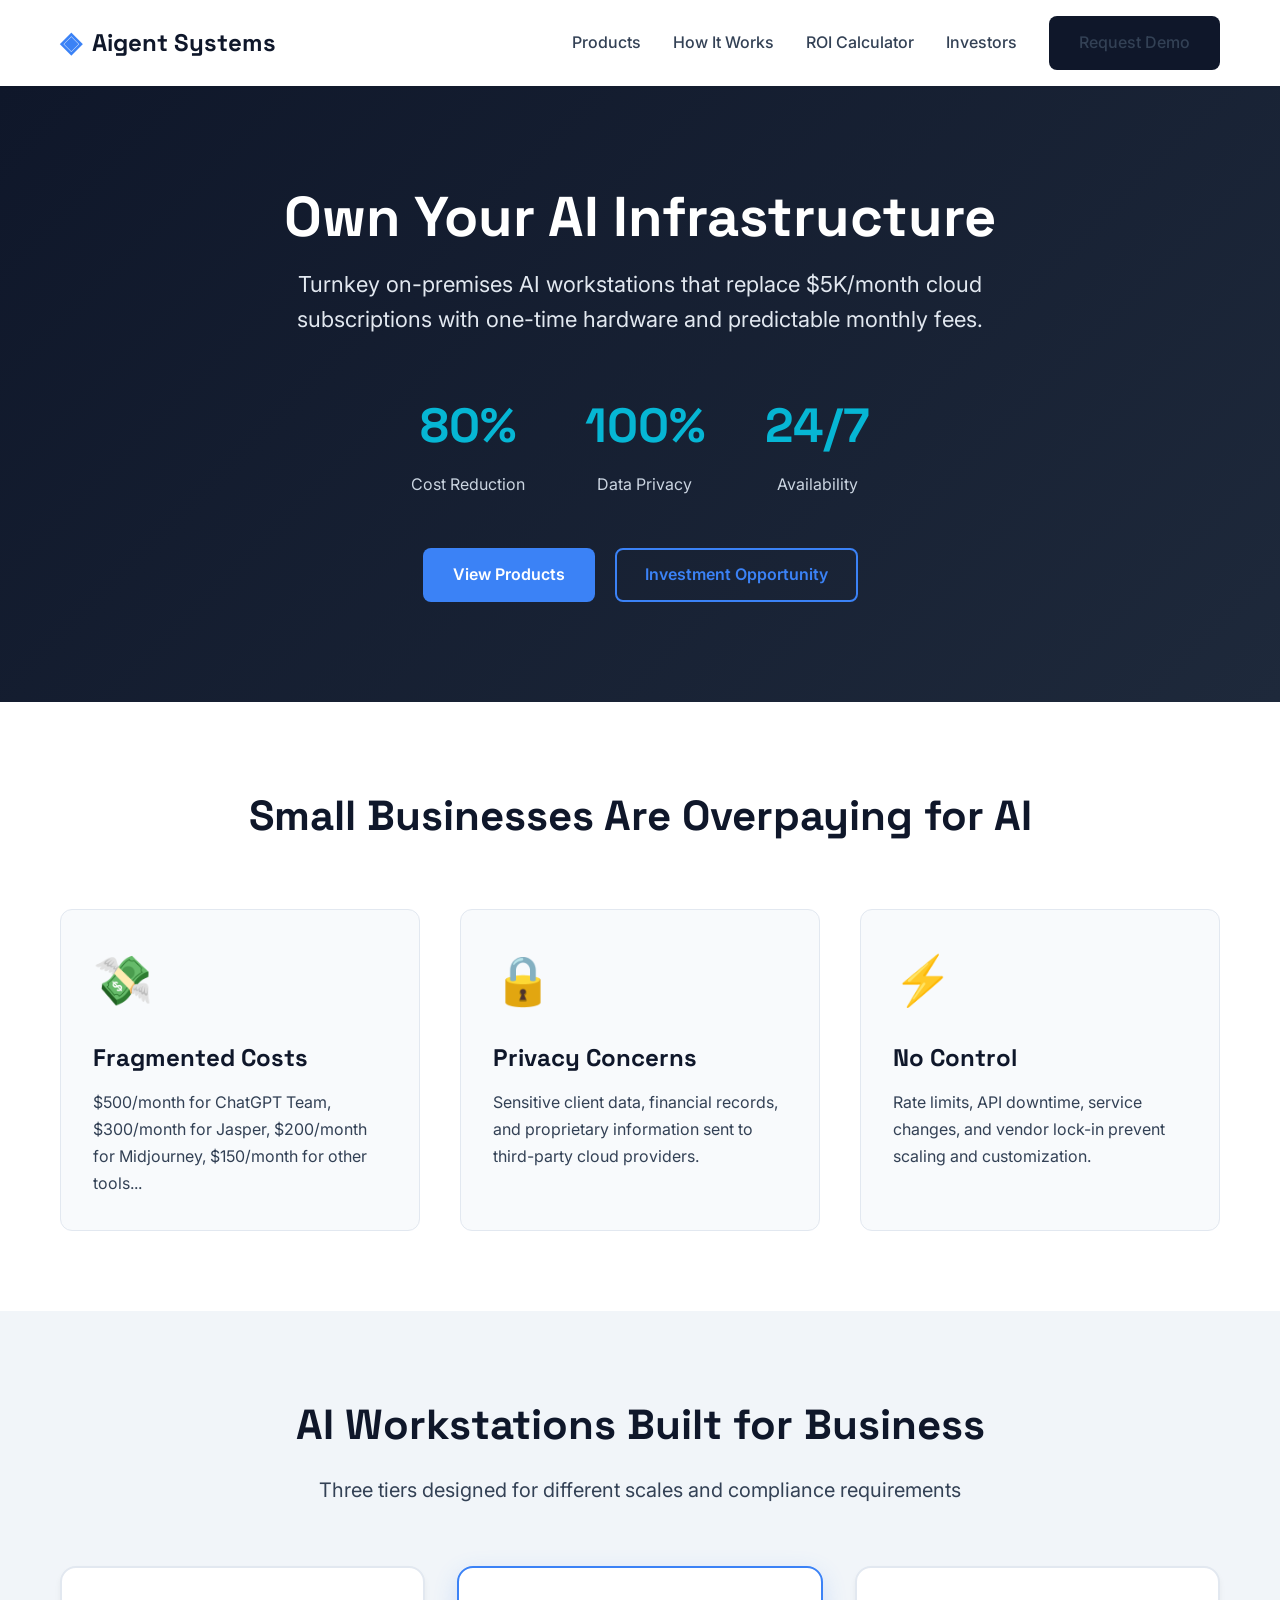
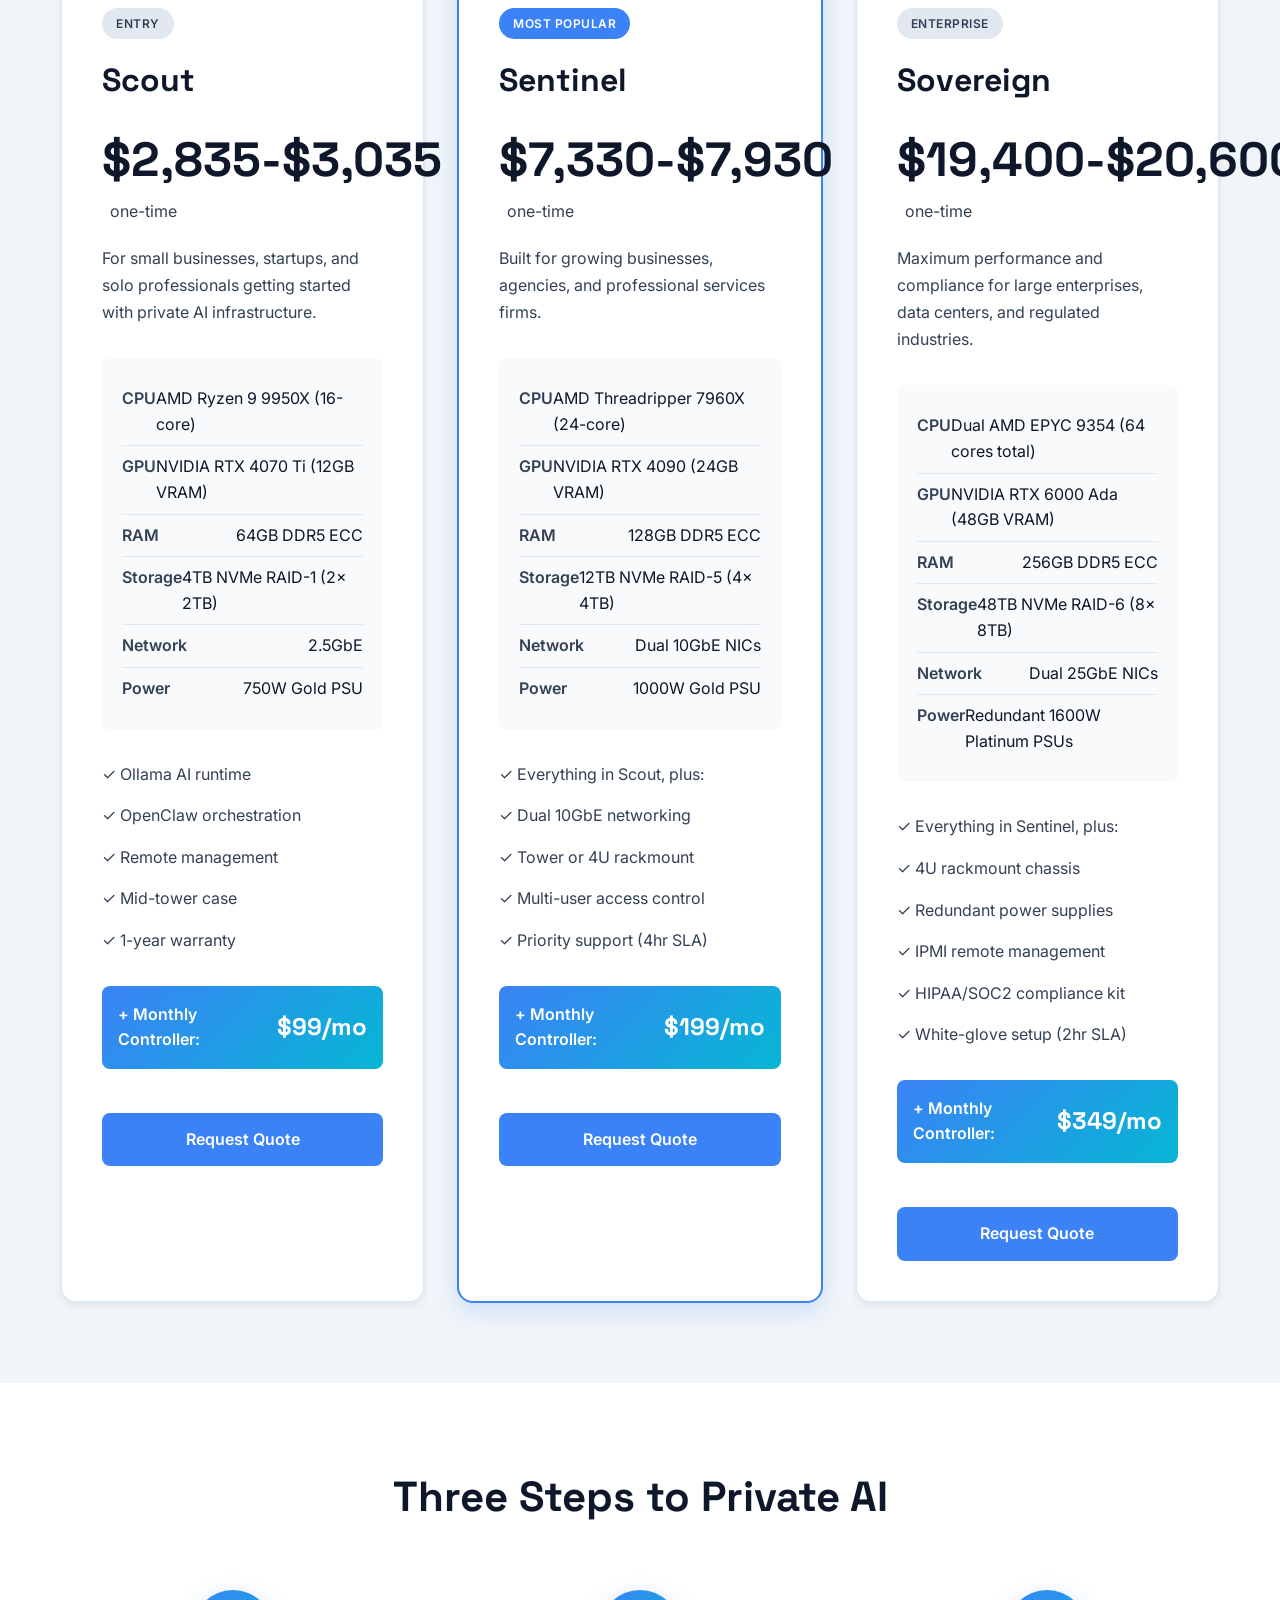
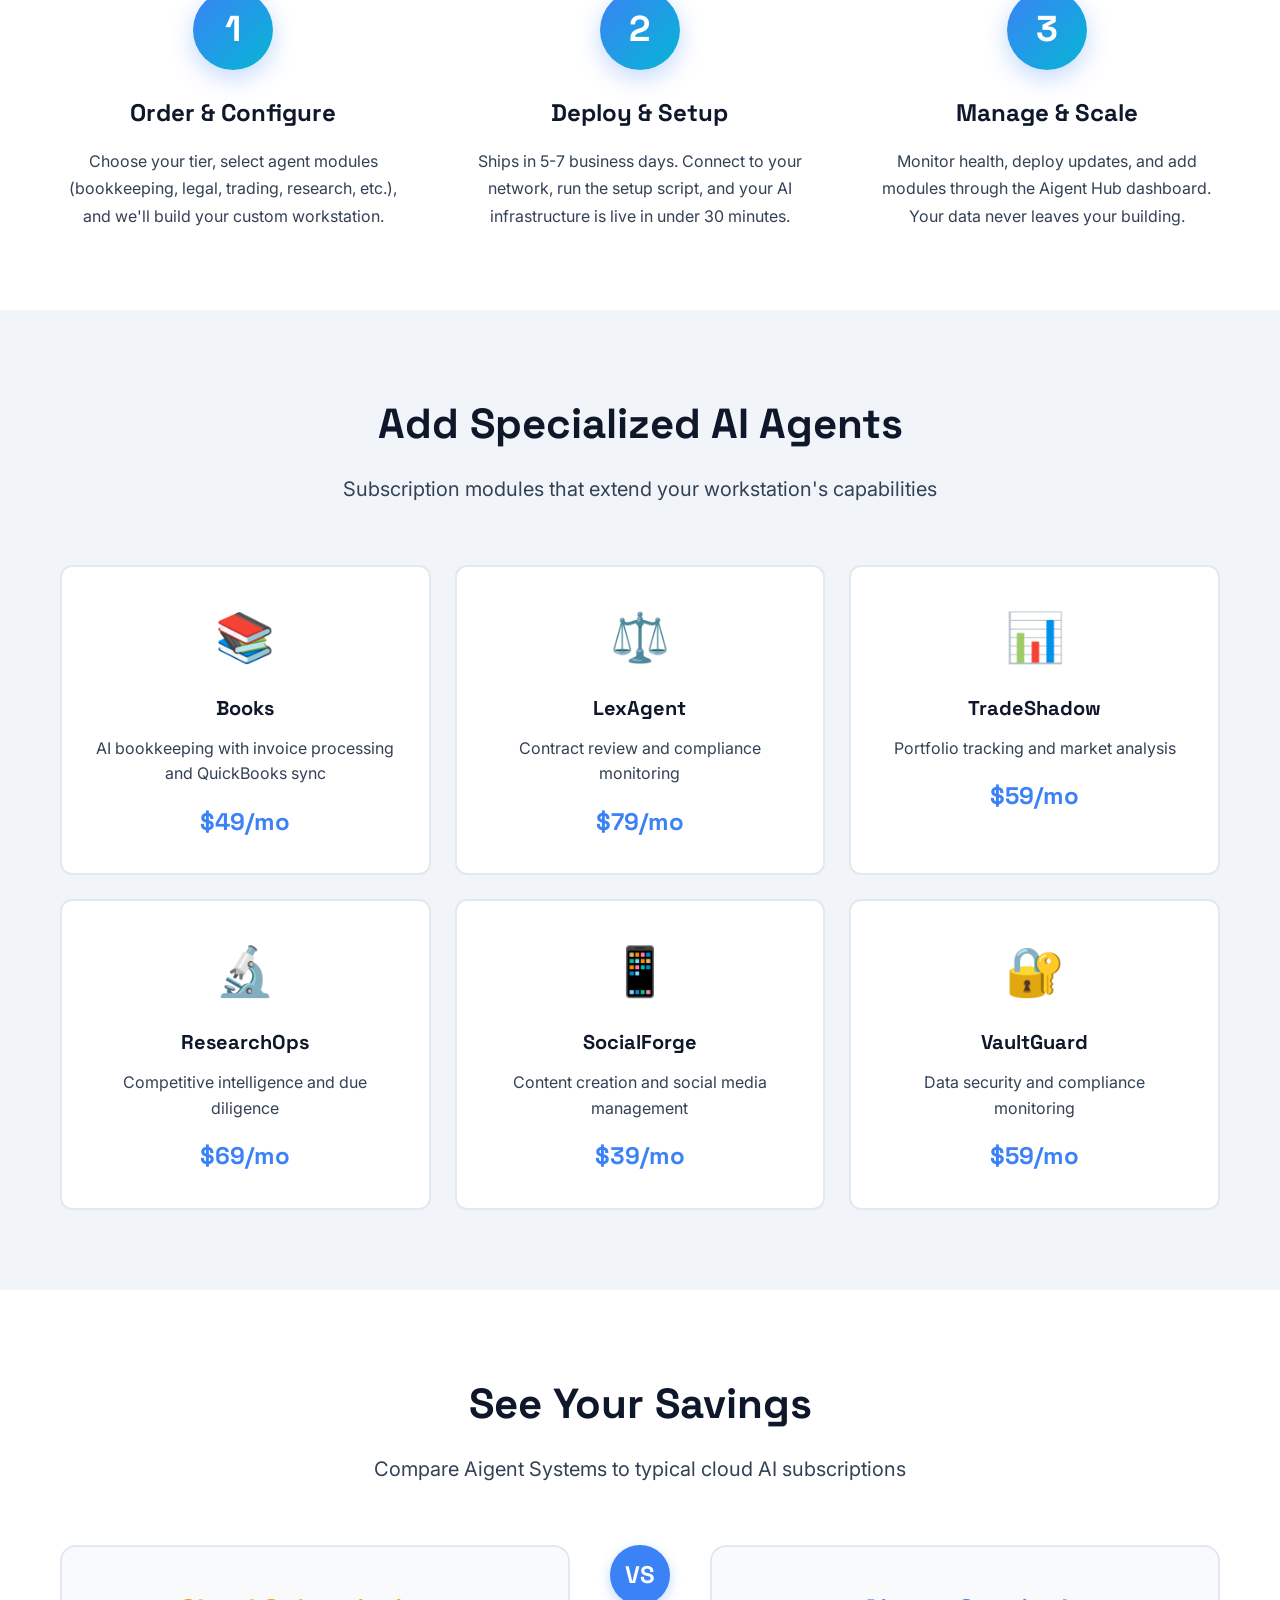
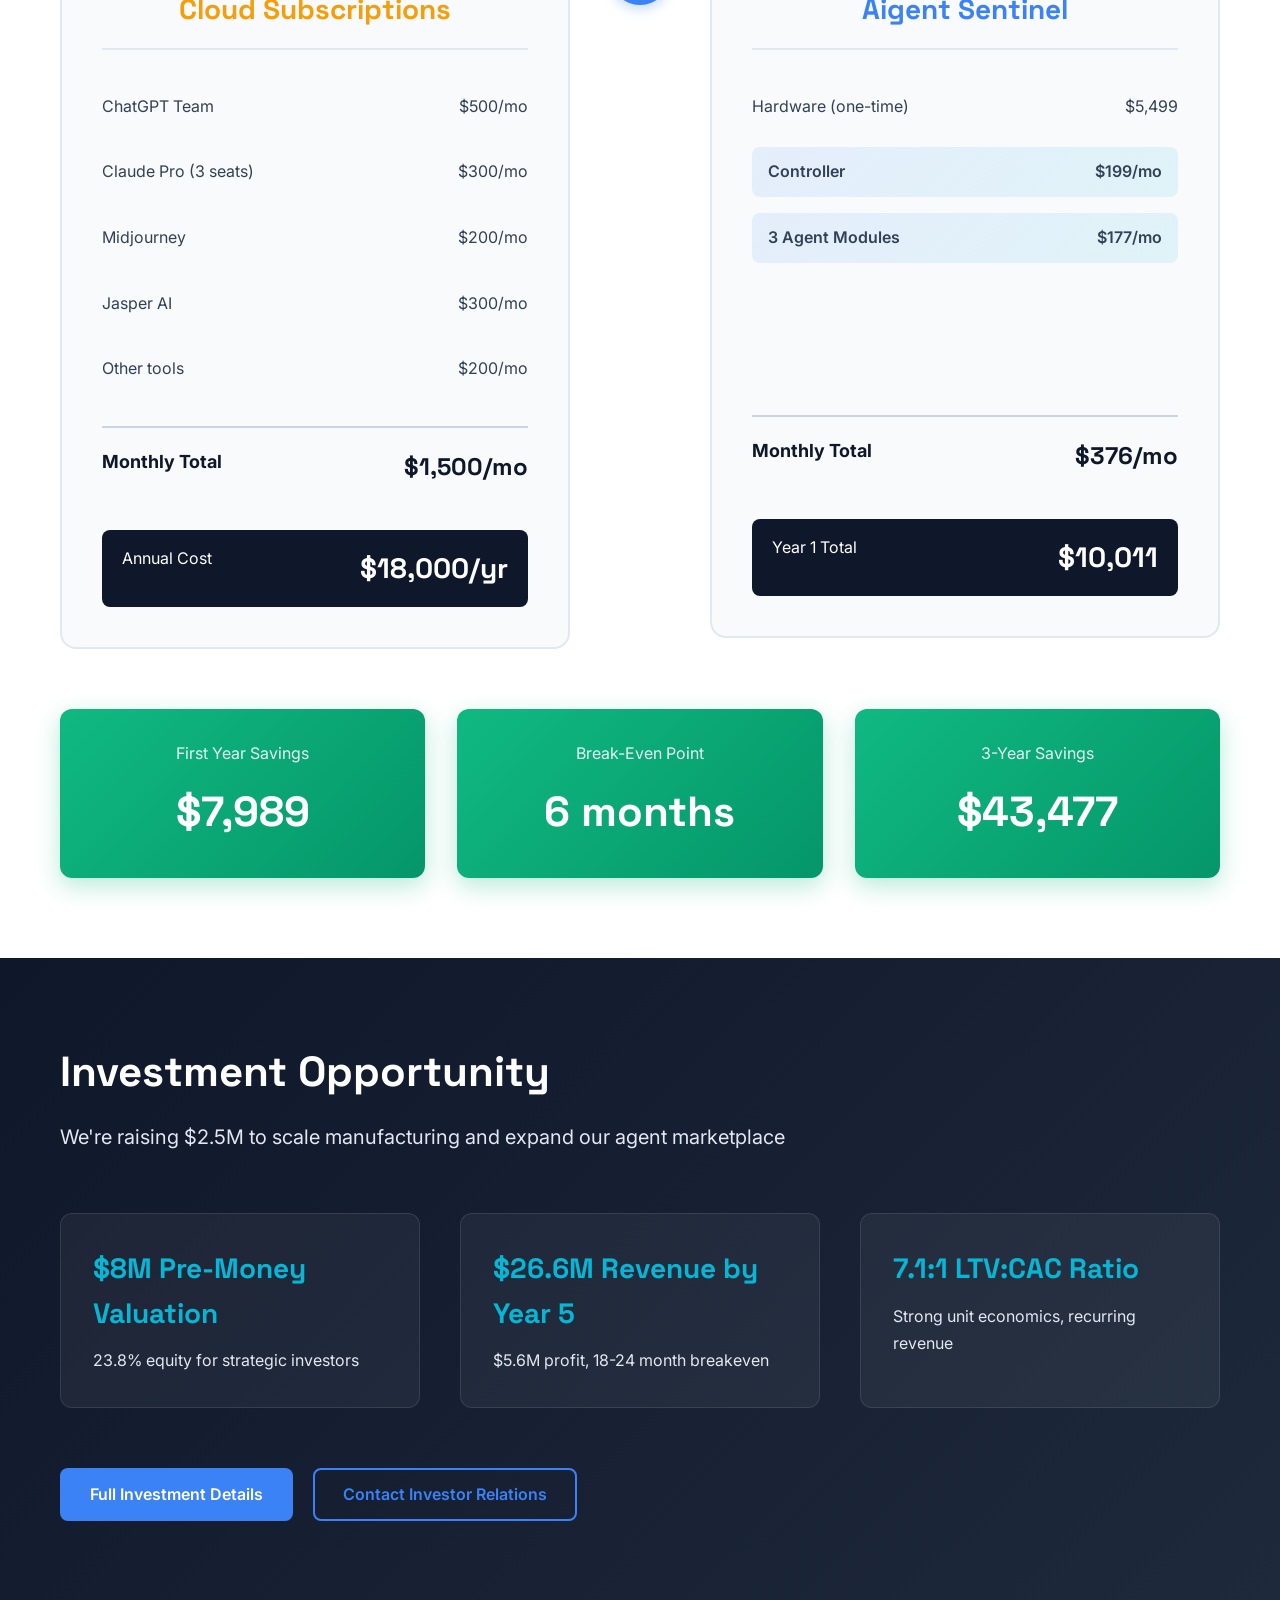
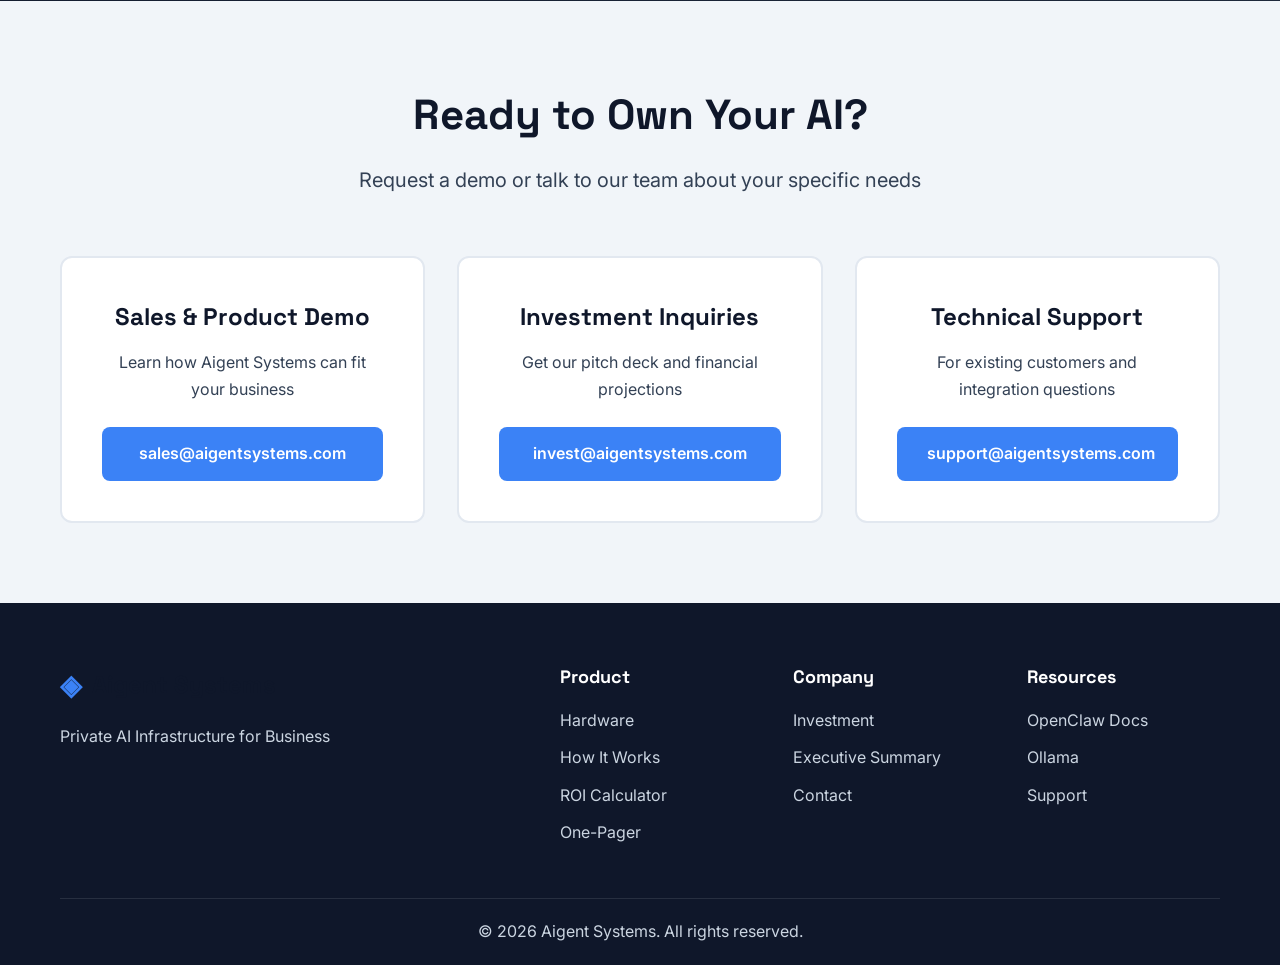
==== commit 59b80a21: "Restore Scout/Sentinel/Sovereign naming with enterprise hardware specs" ====
--- a/index.html
+++ b/index.html
@@ -88,10 +88,10 @@
             <p class="section-subtitle">Three tiers designed for different scales and compliance requirements</p>
             
             <div class="product-grid">
-                <!-- Tier 3 - Entry Business -->
+                <!-- Scout -->
                 <div class="product-card">
                     <div class="product-badge">Entry</div>
-                    <h3>Tier 3 - Entry Business AI Hub</h3>
+                    <h3>Scout</h3>
                     <div class="product-price">
                         <span class="price-amount">$2,835-$3,035</span>
                         <span class="price-period">one-time</span>
@@ -141,10 +141,10 @@
                     <a href="#contact" class="btn-primary">Request Quote</a>
                 </div>
 
-                <!-- Tier 2 - Professional -->
+                <!-- Sentinel -->
                 <div class="product-card featured">
                     <div class="product-badge featured-badge">Most Popular</div>
-                    <h3>Tier 2 - Professional AI Hub</h3>
+                    <h3>Sentinel</h3>
                     <div class="product-price">
                         <span class="price-amount">$7,330-$7,930</span>
                         <span class="price-period">one-time</span>
@@ -179,7 +179,7 @@
                     </div>
                     
                     <div class="product-features">
-                        <div class="feature">✓ Everything in Tier 3, plus:</div>
+                        <div class="feature">✓ Everything in Scout, plus:</div>
                         <div class="feature">✓ Dual 10GbE networking</div>
                         <div class="feature">✓ Tower or 4U rackmount</div>
                         <div class="feature">✓ Multi-user access control</div>
@@ -194,10 +194,10 @@
                     <a href="#contact" class="btn-primary">Request Quote</a>
                 </div>
 
-                <!-- Tier 1 - Enterprise -->
+                <!-- Sovereign -->
                 <div class="product-card">
                     <div class="product-badge">Enterprise</div>
-                    <h3>Tier 1 - Enterprise AI Hub</h3>
+                    <h3>Sovereign</h3>
                     <div class="product-price">
                         <span class="price-amount">$19,400-$20,600</span>
                         <span class="price-period">one-time</span>
@@ -232,7 +232,7 @@
                     </div>
                     
                     <div class="product-features">
-                        <div class="feature">✓ Everything in Tier 2, plus:</div>
+                        <div class="feature">✓ Everything in Sentinel, plus:</div>
                         <div class="feature">✓ 4U rackmount chassis</div>
                         <div class="feature">✓ Redundant power supplies</div>
                         <div class="feature">✓ IPMI remote management</div>
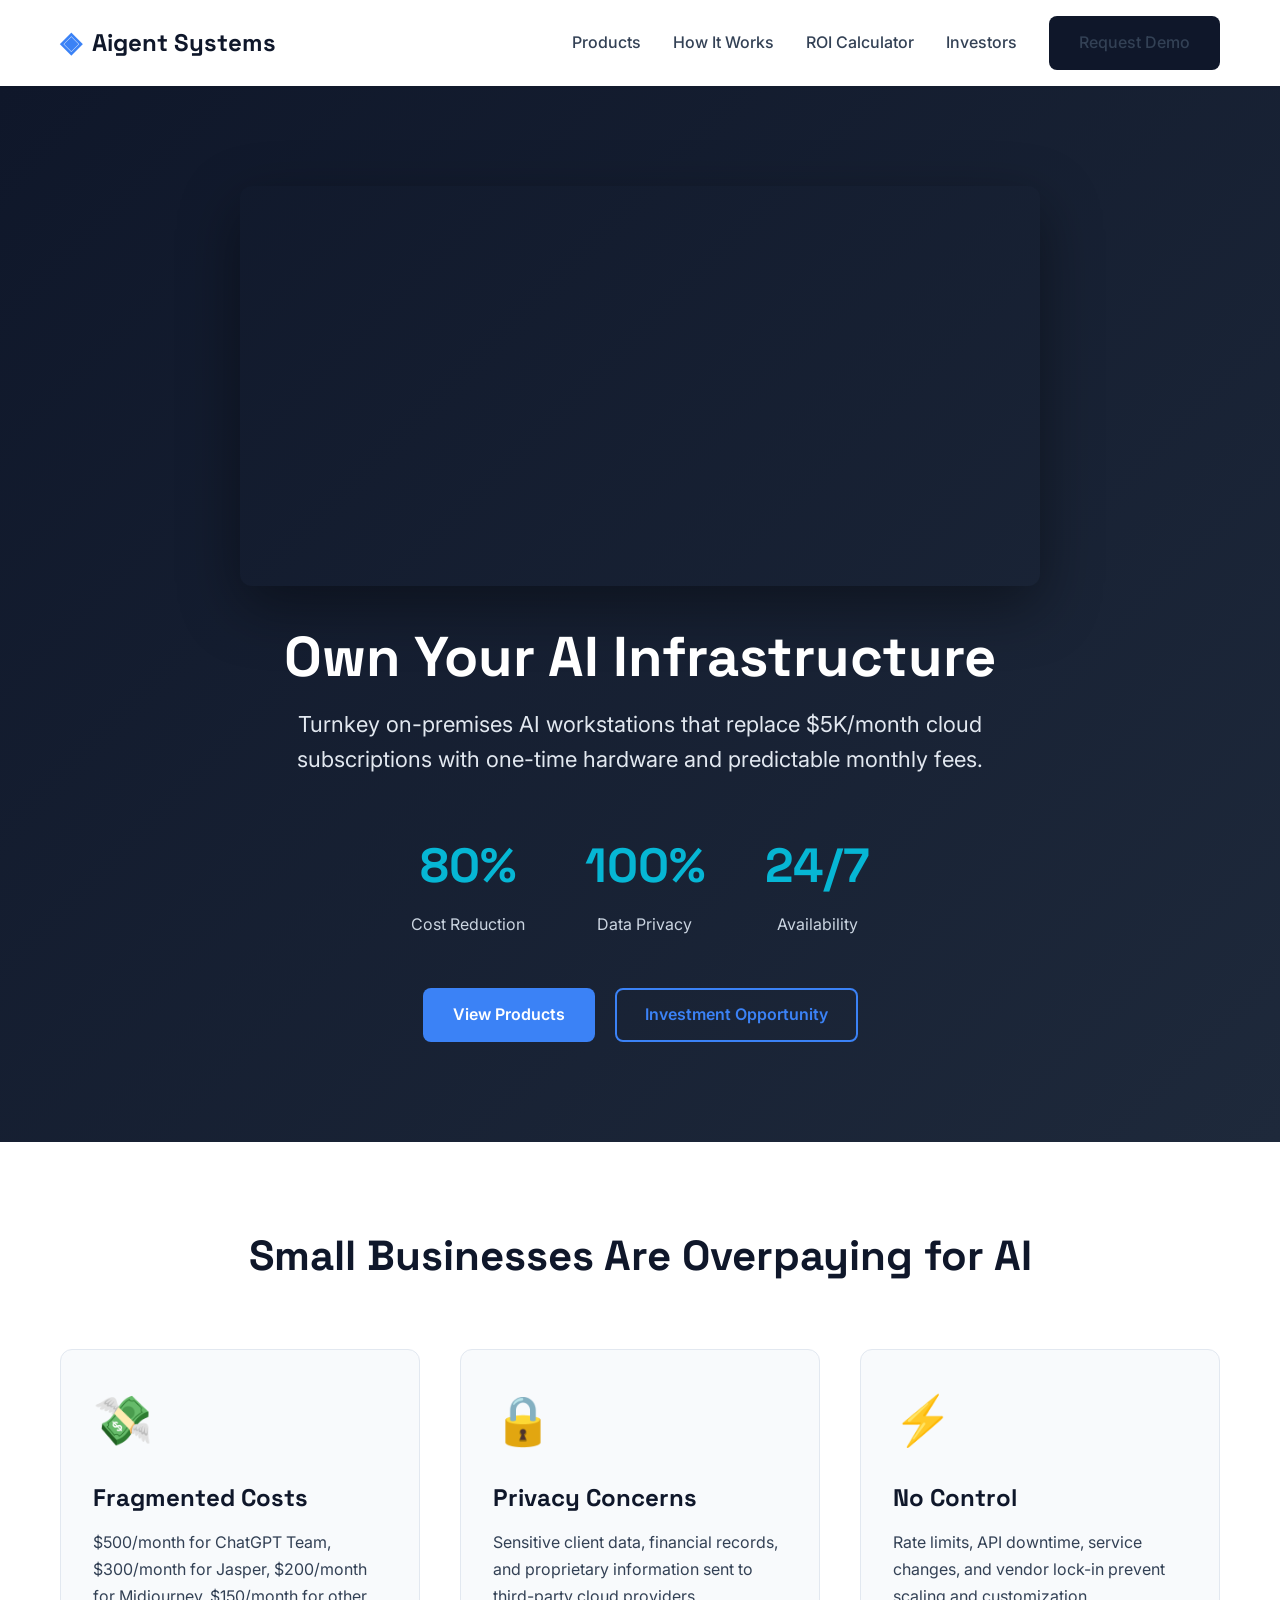
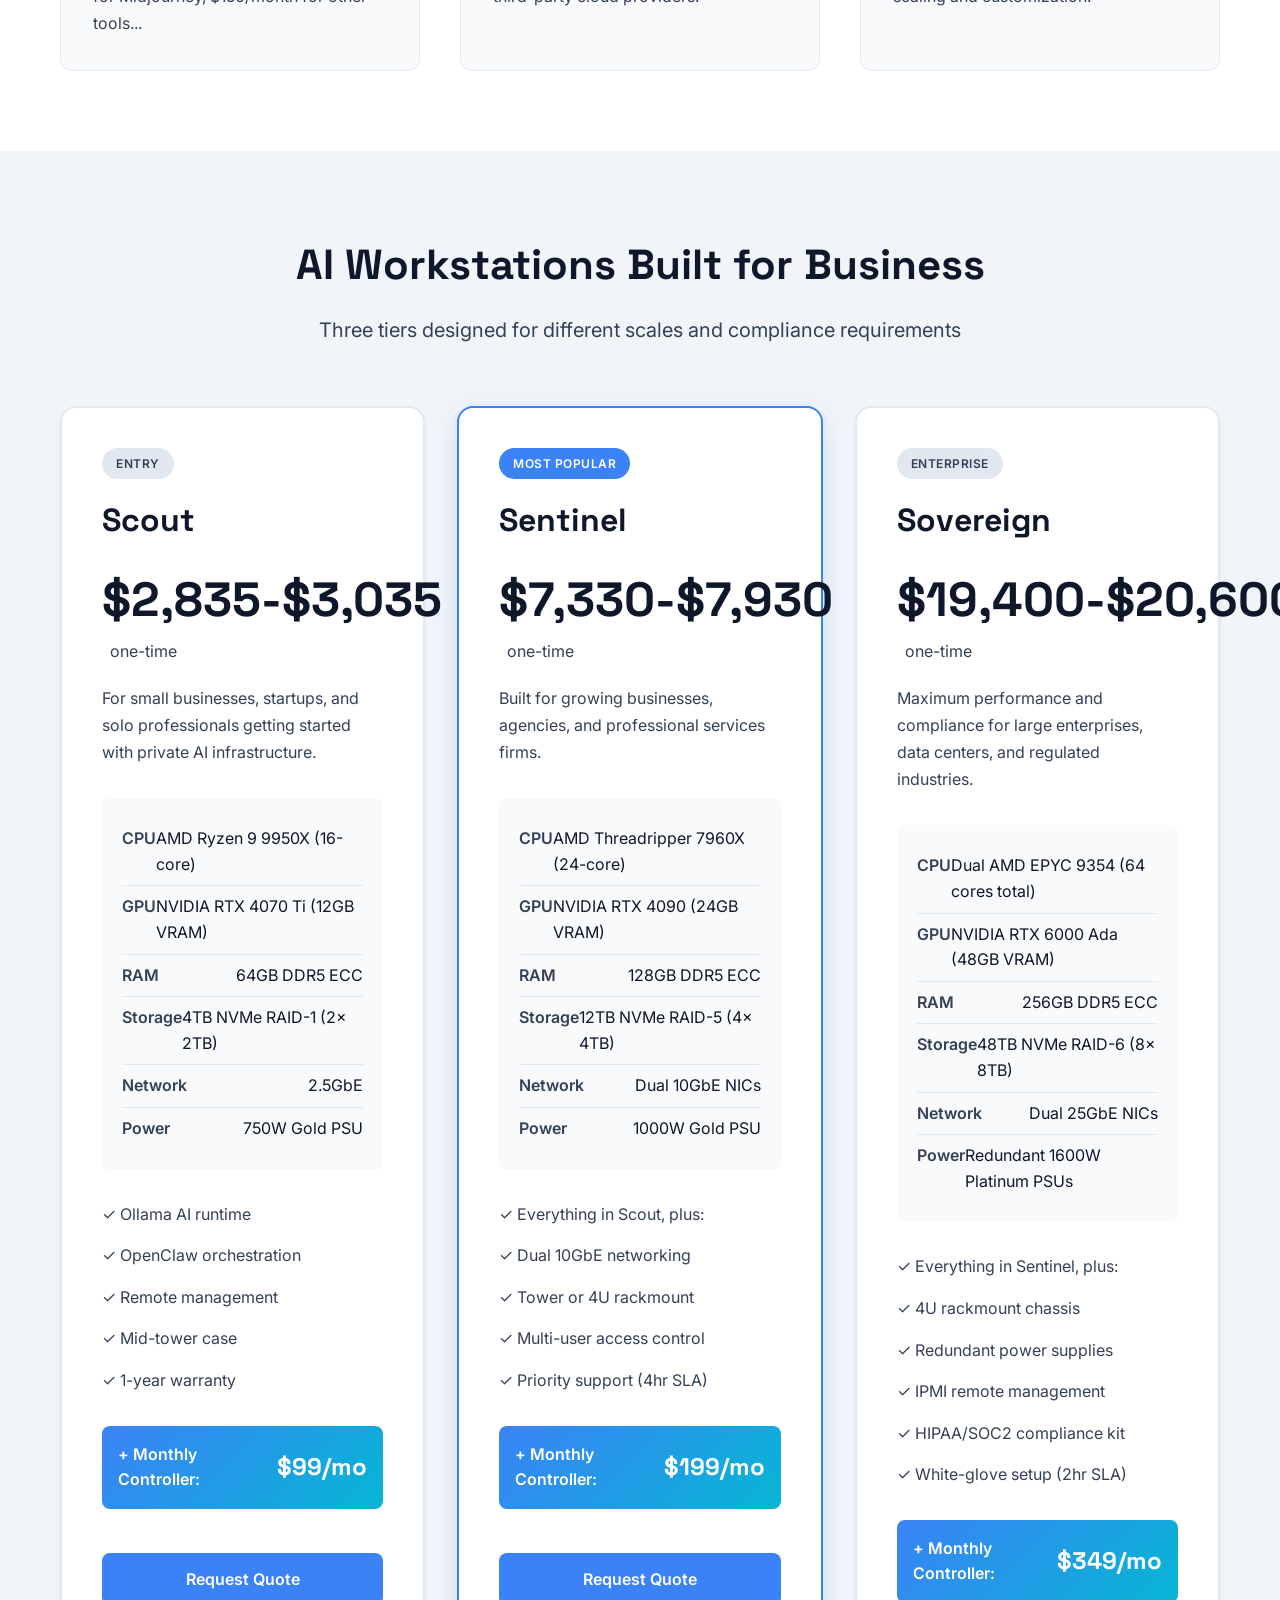
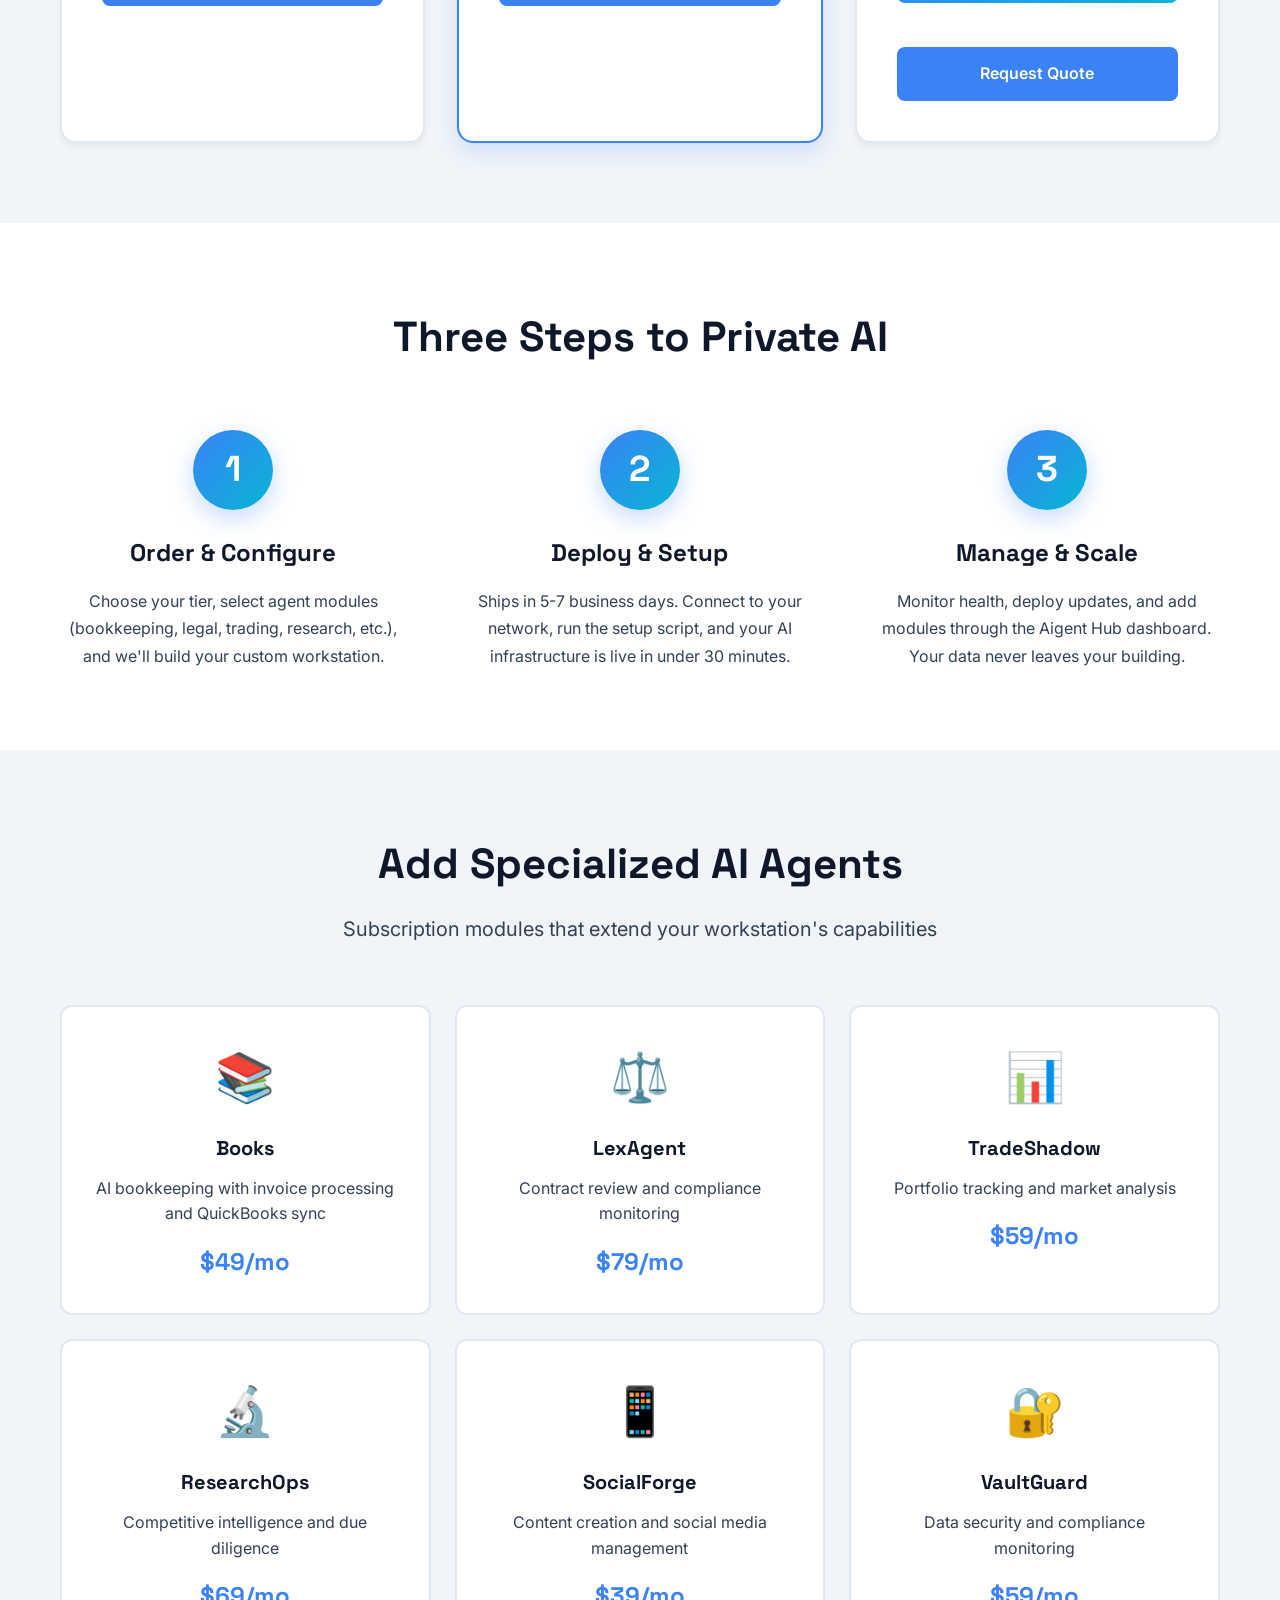
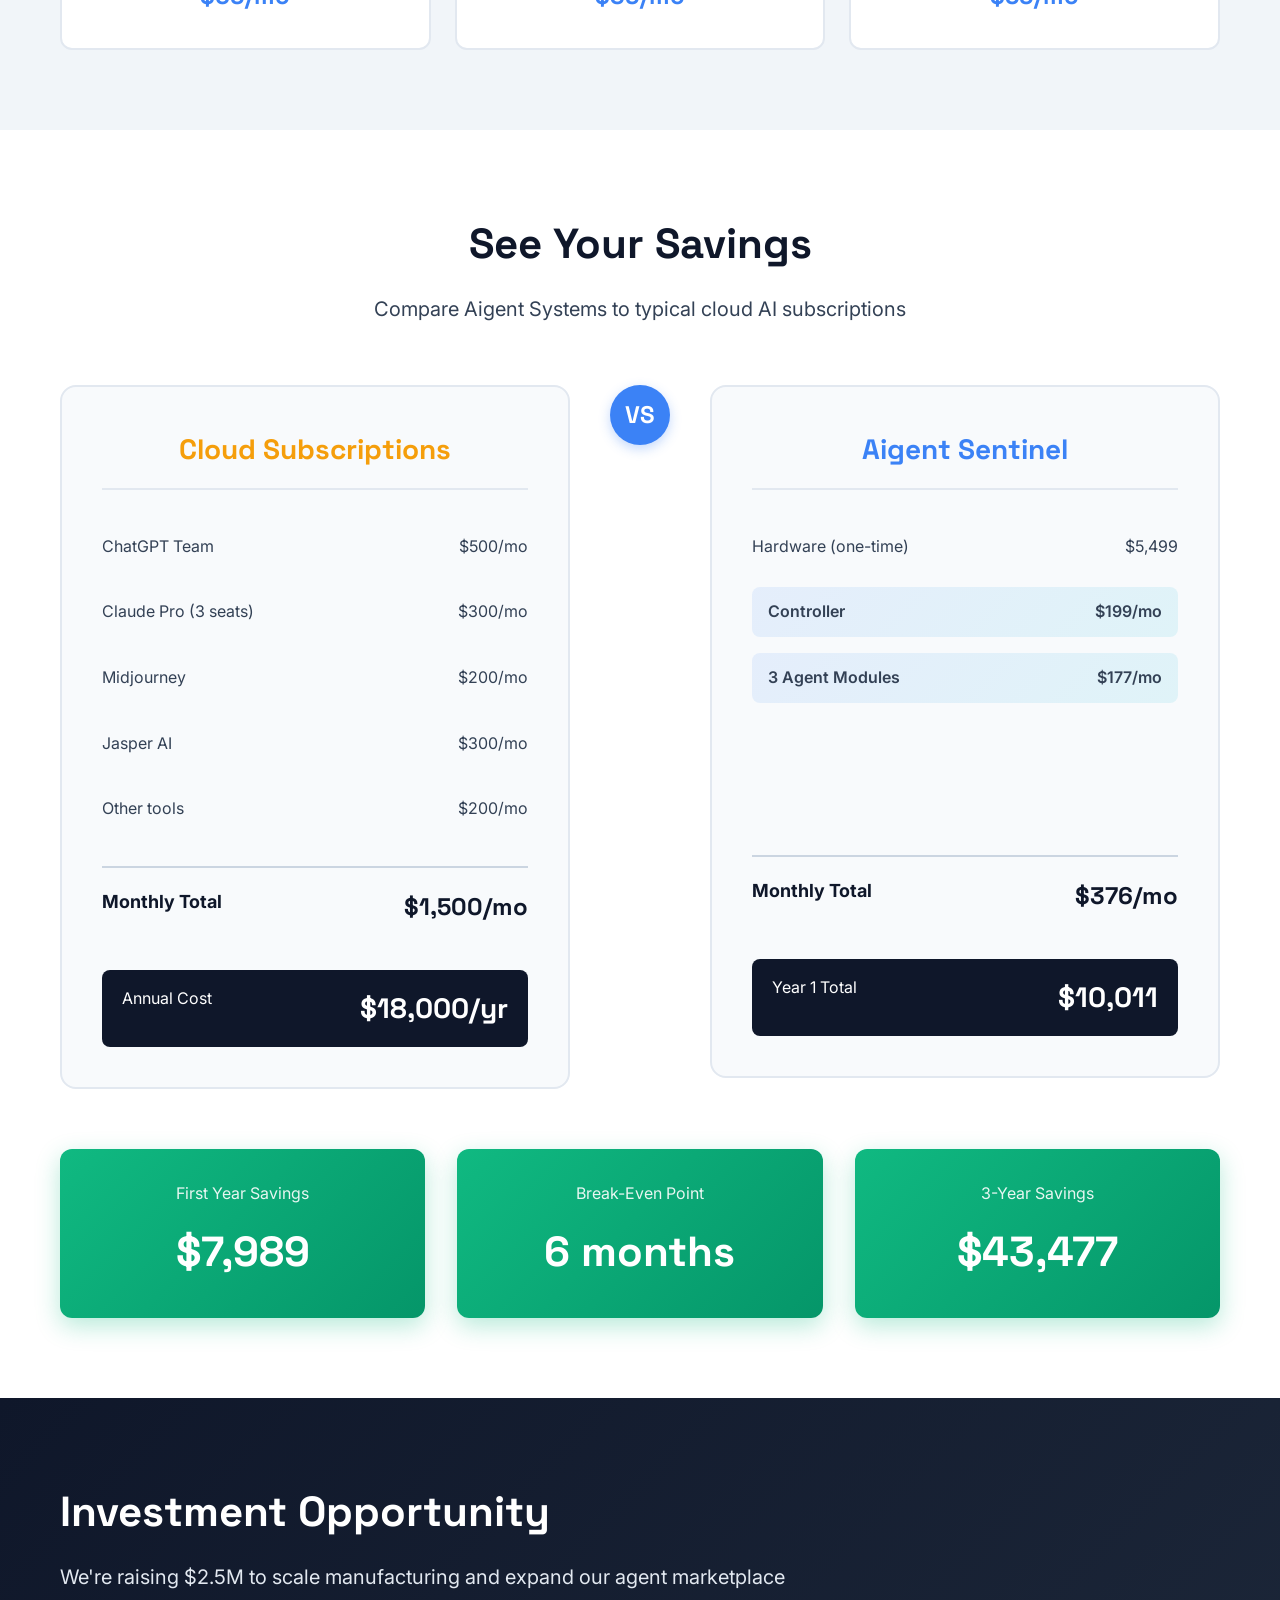
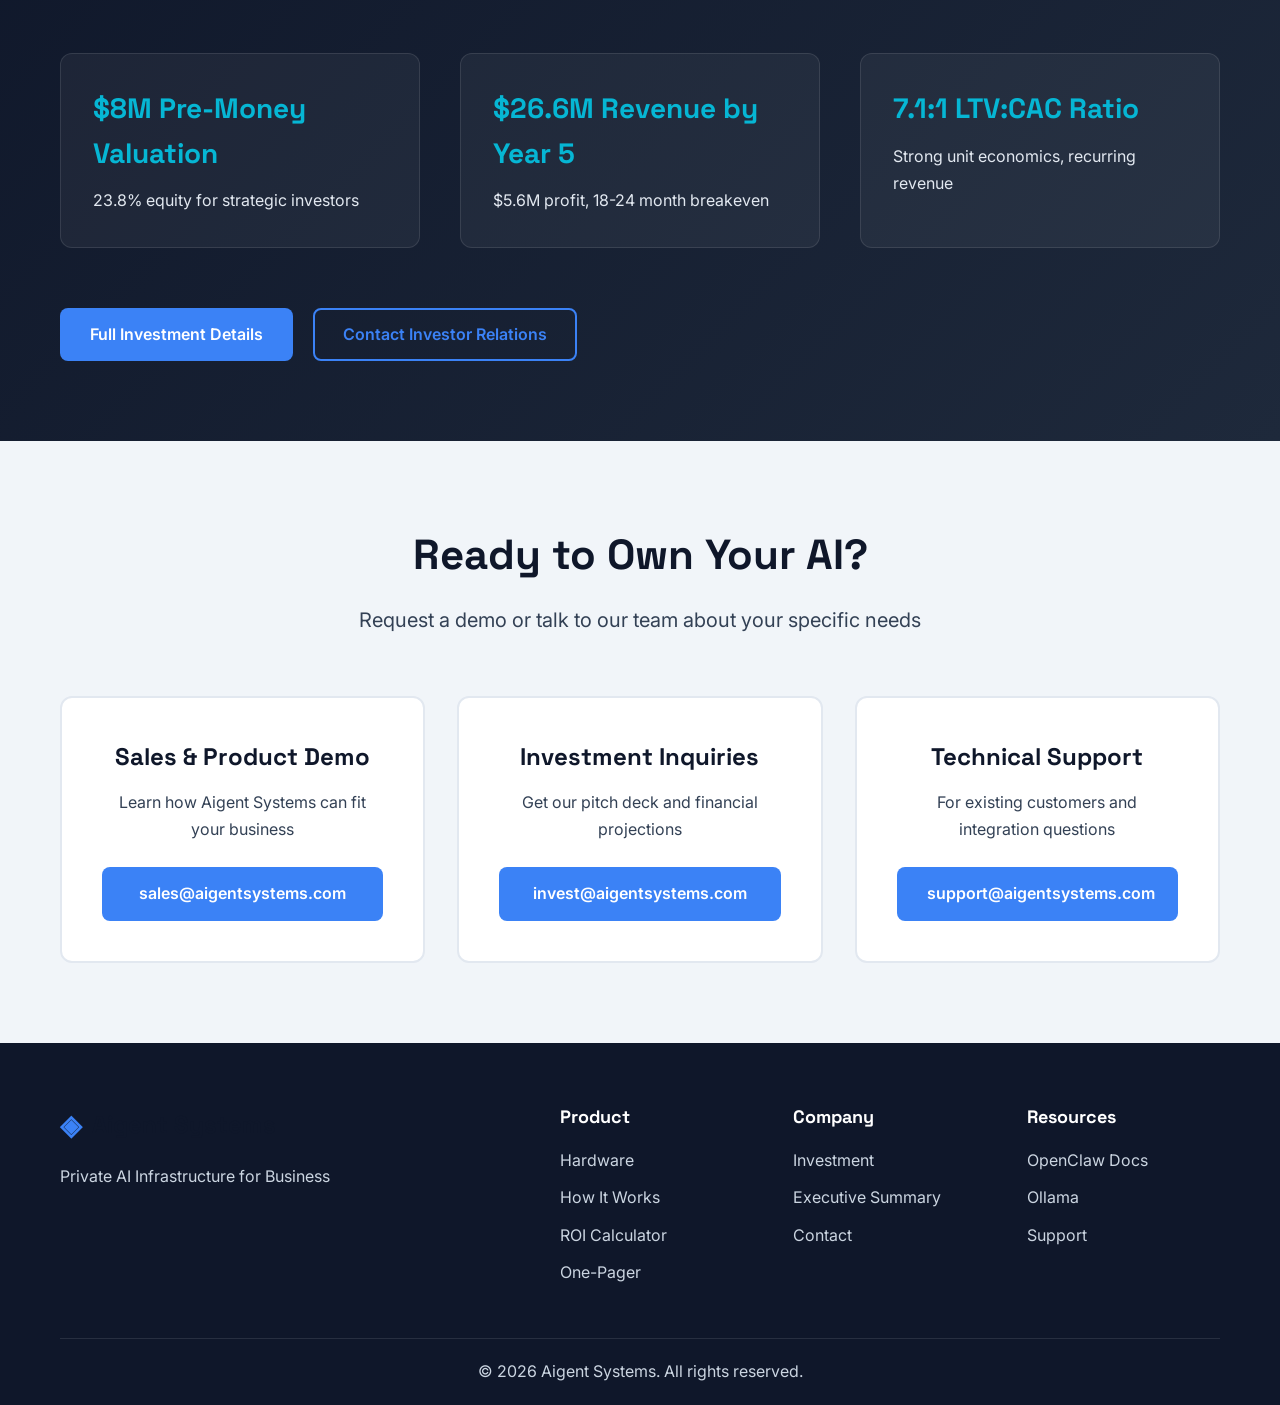
==== commit d136a314: "Add homepage hero video with auto-playing marketing content" ====
--- a/index.html
+++ b/index.html
@@ -33,6 +33,14 @@
     <section class="hero">
         <div class="container">
             <div class="hero-content">
+                <!-- Hero Video -->
+                <div class="hero-video">
+                    <video autoplay muted loop playsinline>
+                        <source src="homepage_hero.mp4" type="video/mp4">
+                        Your browser does not support the video tag.
+                    </video>
+                </div>
+                
                 <h1>Own Your AI Infrastructure</h1>
                 <p class="hero-subtitle">Turnkey on-premises AI workstations that replace $5K/month cloud subscriptions with one-time hardware and predictable monthly fees.</p>
                 <div class="hero-stats">
@@ -509,5 +517,90 @@
             </div>
         </div>
     </footer>
+
+    <!-- Parts Modal -->
+    <div id="partsModal" class="modal">
+        <div class="modal-content">
+            <span class="modal-close">&times;</span>
+            <h2 id="modalTitle"></h2>
+            <p id="modalPrice" class="modal-price"></p>
+            <div id="modalParts" class="parts-grid"></div>
+        </div>
+    </div>
+
+    <script src="parts-data.js"></script>
+    <script>
+        // Get modal element
+        const modal = document.getElementById('partsModal');
+        const modalTitle = document.getElementById('modalTitle');
+        const modalPrice = document.getElementById('modalPrice');
+        const modalParts = document.getElementById('modalParts');
+        const closeBtn = document.querySelector('.modal-close');
+
+        // Function to open modal with tier data
+        function openPartsModal(tier) {
+            const data = partsData[tier];
+            if (!data) return;
+
+            modalTitle.textContent = data.name + ' - Complete Parts List';
+            modalPrice.textContent = data.price;
+            
+            // Build parts grid
+            modalParts.innerHTML = '';
+            data.parts.forEach(part => {
+                const partCard = document.createElement('div');
+                partCard.className = 'part-card';
+                partCard.innerHTML = `
+                    <div class="part-image-container">
+                        <img src="${part.image}" alt="${part.name}" class="part-image" onerror="this.src='images/parts/placeholder.jpg'">
+                    </div>
+                    <div class="part-info">
+                        <div class="part-category">${part.category}</div>
+                        <h4 class="part-name">${part.name}</h4>
+                        <p class="part-description">${part.description}</p>
+                    </div>
+                `;
+                modalParts.appendChild(partCard);
+            });
+
+            modal.style.display = 'flex';
+            document.body.style.overflow = 'hidden';
+        }
+
+        // Close modal function
+        function closeModal() {
+            modal.style.display = 'none';
+            document.body.style.overflow = 'auto';
+        }
+
+        // Event listeners
+        closeBtn.onclick = closeModal;
+        
+        // Click outside modal to close
+        modal.onclick = function(event) {
+            if (event.target === modal) {
+                closeModal();
+            }
+        };
+
+        // ESC key to close
+        document.addEventListener('keydown', function(event) {
+            if (event.key === 'Escape' && modal.style.display === 'flex') {
+                closeModal();
+            }
+        });
+
+        // Add click handlers to product cards
+        document.addEventListener('DOMContentLoaded', function() {
+            const productCards = document.querySelectorAll('.product-card');
+            productCards.forEach((card, index) => {
+                const tier = ['scout', 'sentinel', 'sovereign'][index];
+                card.style.cursor = 'pointer';
+                card.addEventListener('click', function() {
+                    openPartsModal(tier);
+                });
+            });
+        });
+    </script>
 </body>
 </html>
--- a/styles.css
+++ b/styles.css
@@ -160,6 +160,21 @@
     color: white;
     padding: 100px 20px;
     text-align: center;
+    position: relative;
+}
+
+.hero-video {
+    max-width: 800px;
+    margin: 0 auto 40px;
+    border-radius: 12px;
+    overflow: hidden;
+    box-shadow: 0 20px 60px rgba(0, 0, 0, 0.4);
+}
+
+.hero-video video {
+    width: 100%;
+    height: auto;
+    display: block;
 }
 
 .hero h1 {
@@ -976,3 +991,164 @@
         padding: 30px;
     }
 }
+
+/* Modal Styles */
+.modal {
+    display: none;
+    position: fixed;
+    z-index: 10000;
+    left: 0;
+    top: 0;
+    width: 100%;
+    height: 100%;
+    background-color: rgba(15, 23, 42, 0.95);
+    align-items: center;
+    justify-content: center;
+    padding: 20px;
+    overflow-y: auto;
+}
+
+.modal-content {
+    background: linear-gradient(135deg, #0f172a 0%, #1e293b 100%);
+    border: 1px solid #334155;
+    border-radius: 16px;
+    padding: 40px;
+    max-width: 1200px;
+    width: 100%;
+    max-height: 90vh;
+    overflow-y: auto;
+    position: relative;
+    box-shadow: 0 20px 60px rgba(0, 0, 0, 0.5);
+}
+
+.modal-close {
+    position: absolute;
+    right: 20px;
+    top: 20px;
+    font-size: 32px;
+    font-weight: bold;
+    color: #94a3b8;
+    cursor: pointer;
+    transition: color 0.3s ease;
+    z-index: 10001;
+}
+
+.modal-close:hover {
+    color: #3b82f6;
+}
+
+.modal-content h2 {
+    color: #f8fafc;
+    font-size: 32px;
+    margin-bottom: 10px;
+    padding-right: 50px;
+}
+
+.modal-price {
+    color: #3b82f6;
+    font-size: 24px;
+    font-weight: 600;
+    margin-bottom: 30px;
+}
+
+.parts-grid {
+    display: grid;
+    grid-template-columns: repeat(auto-fill, minmax(350px, 1fr));
+    gap: 24px;
+    margin-top: 30px;
+}
+
+.part-card {
+    background: rgba(30, 41, 59, 0.5);
+    border: 1px solid #334155;
+    border-radius: 12px;
+    padding: 20px;
+    transition: all 0.3s ease;
+}
+
+.part-card:hover {
+    border-color: #3b82f6;
+    transform: translateY(-2px);
+    box-shadow: 0 8px 24px rgba(59, 130, 246, 0.2);
+}
+
+.part-image-container {
+    width: 100%;
+    height: 200px;
+    background: rgba(15, 23, 42, 0.5);
+    border-radius: 8px;
+    display: flex;
+    align-items: center;
+    justify-content: center;
+    margin-bottom: 16px;
+    overflow: hidden;
+}
+
+.part-image {
+    max-width: 100%;
+    max-height: 100%;
+    object-fit: contain;
+}
+
+.part-info {
+    text-align: left;
+}
+
+.part-category {
+    color: #3b82f6;
+    font-size: 12px;
+    font-weight: 600;
+    text-transform: uppercase;
+    letter-spacing: 1px;
+    margin-bottom: 8px;
+}
+
+.part-name {
+    color: #f8fafc;
+    font-size: 18px;
+    font-weight: 600;
+    margin-bottom: 8px;
+    line-height: 1.3;
+}
+
+.part-description {
+    color: #94a3b8;
+    font-size: 14px;
+    line-height: 1.6;
+}
+
+/* Make product cards obviously clickable */
+.product-card {
+    transition: all 0.3s ease;
+    cursor: pointer;
+}
+
+.product-card:hover {
+    transform: translateY(-8px);
+    box-shadow: 0 12px 40px rgba(59, 130, 246, 0.3);
+}
+
+/* Mobile responsive for modal */
+@media (max-width: 768px) {
+    .modal-content {
+        padding: 24px;
+        max-height: 95vh;
+    }
+    
+    .modal-content h2 {
+        font-size: 24px;
+    }
+    
+    .modal-price {
+        font-size: 20px;
+    }
+    
+    .parts-grid {
+        grid-template-columns: 1fr;
+        gap: 16px;
+    }
+    
+    .part-image-container {
+        height: 180px;
+    }
+}
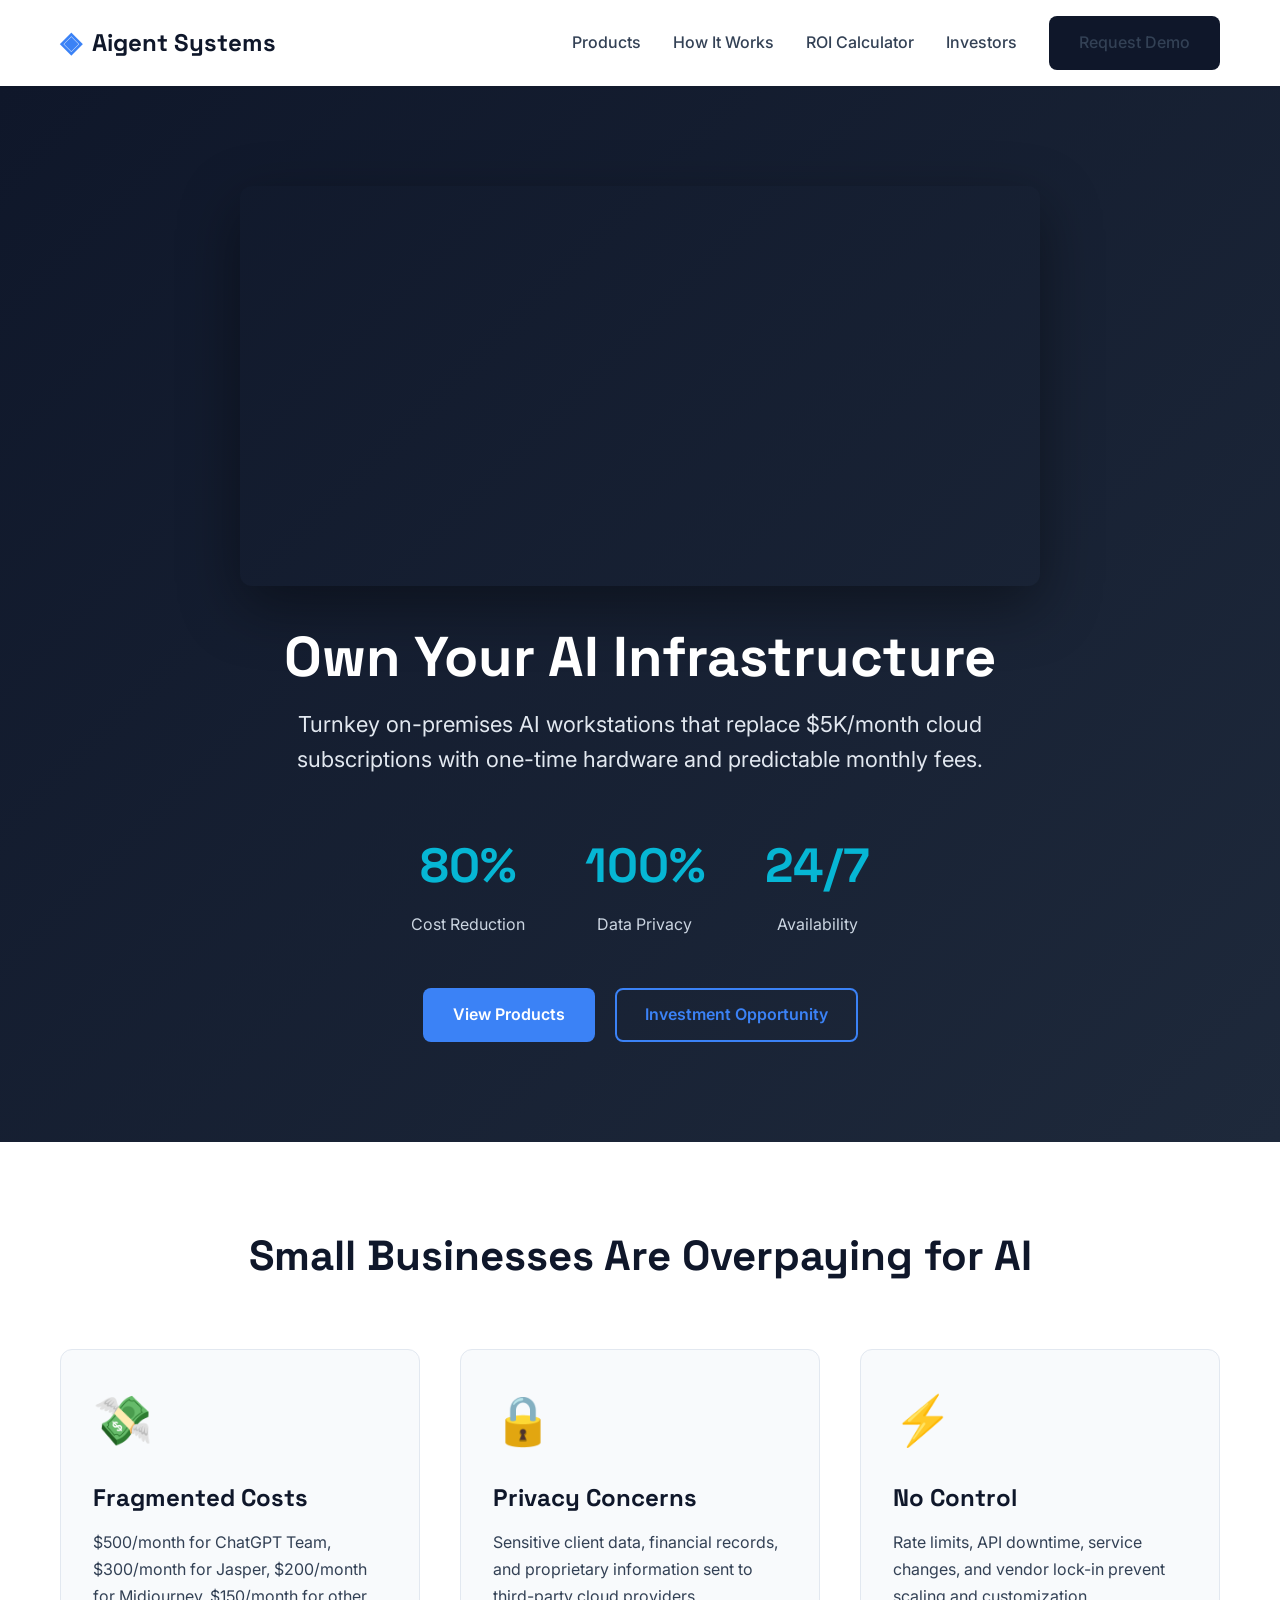
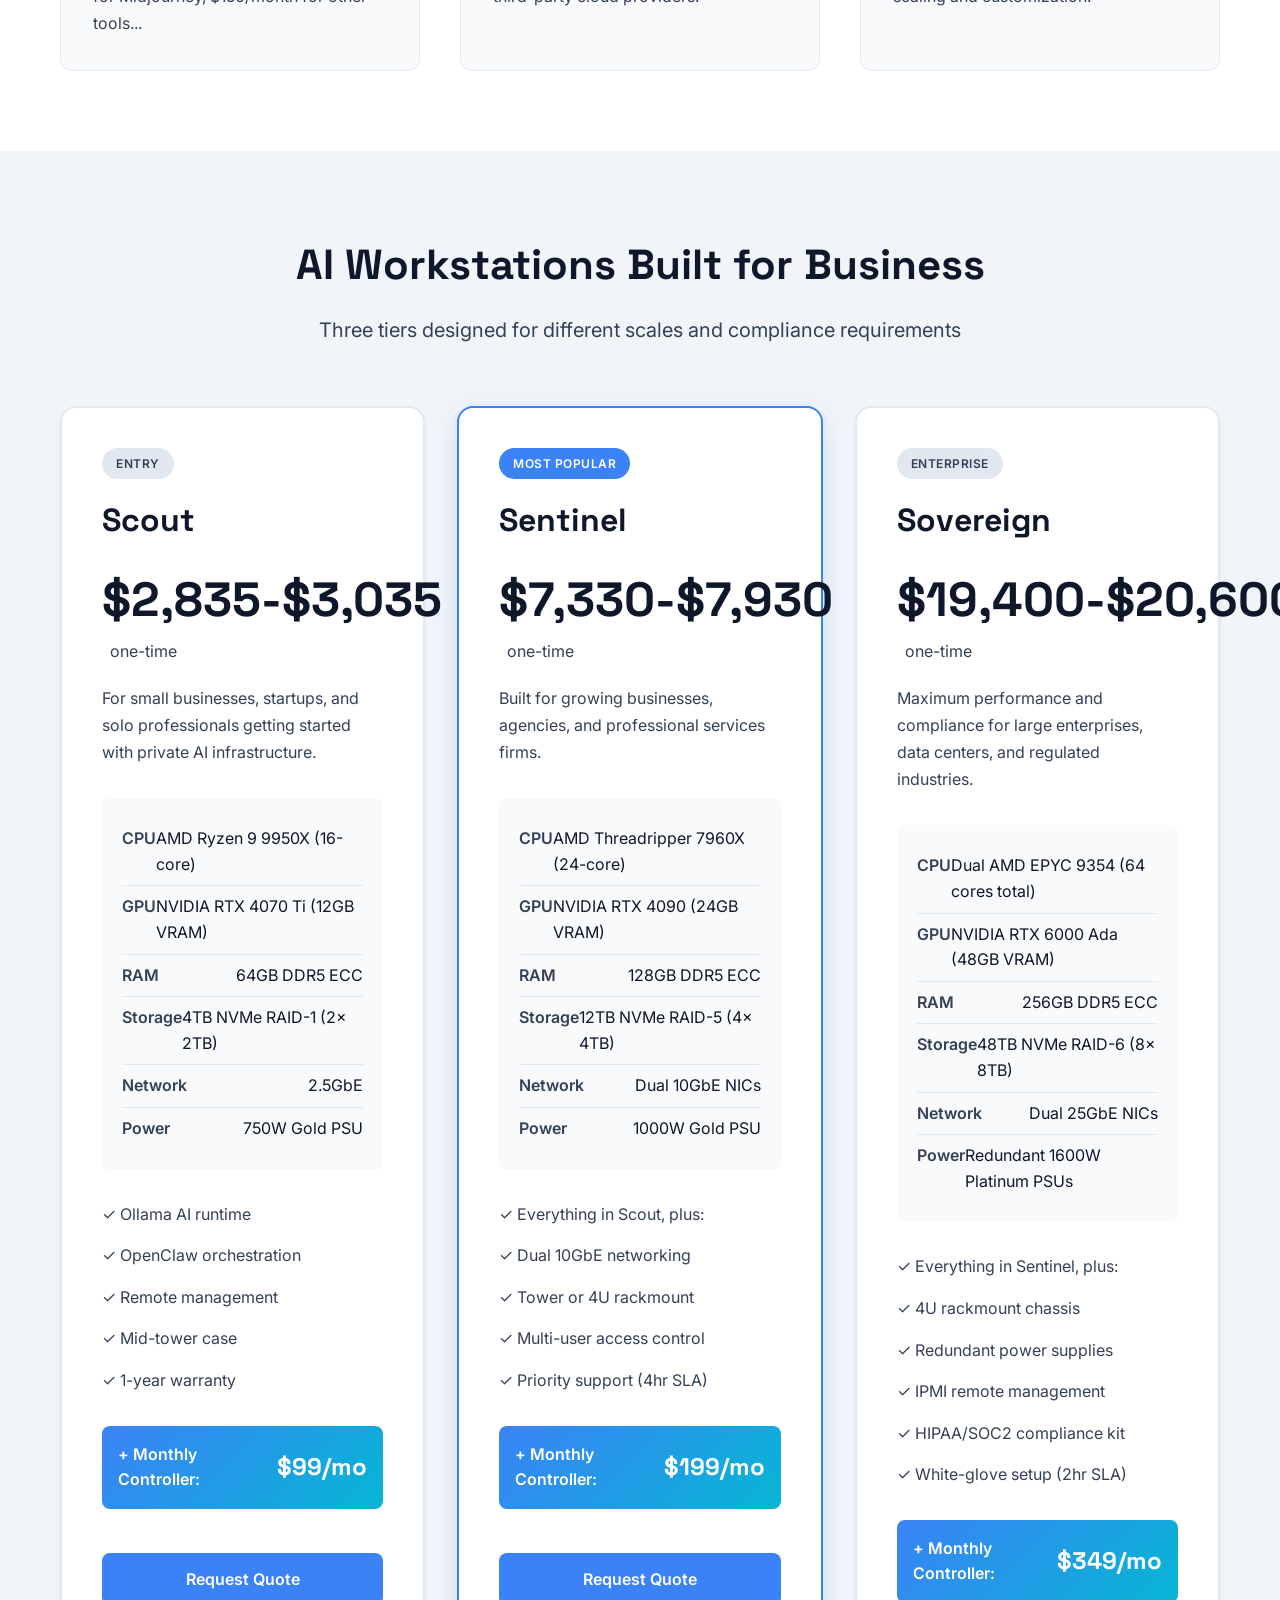
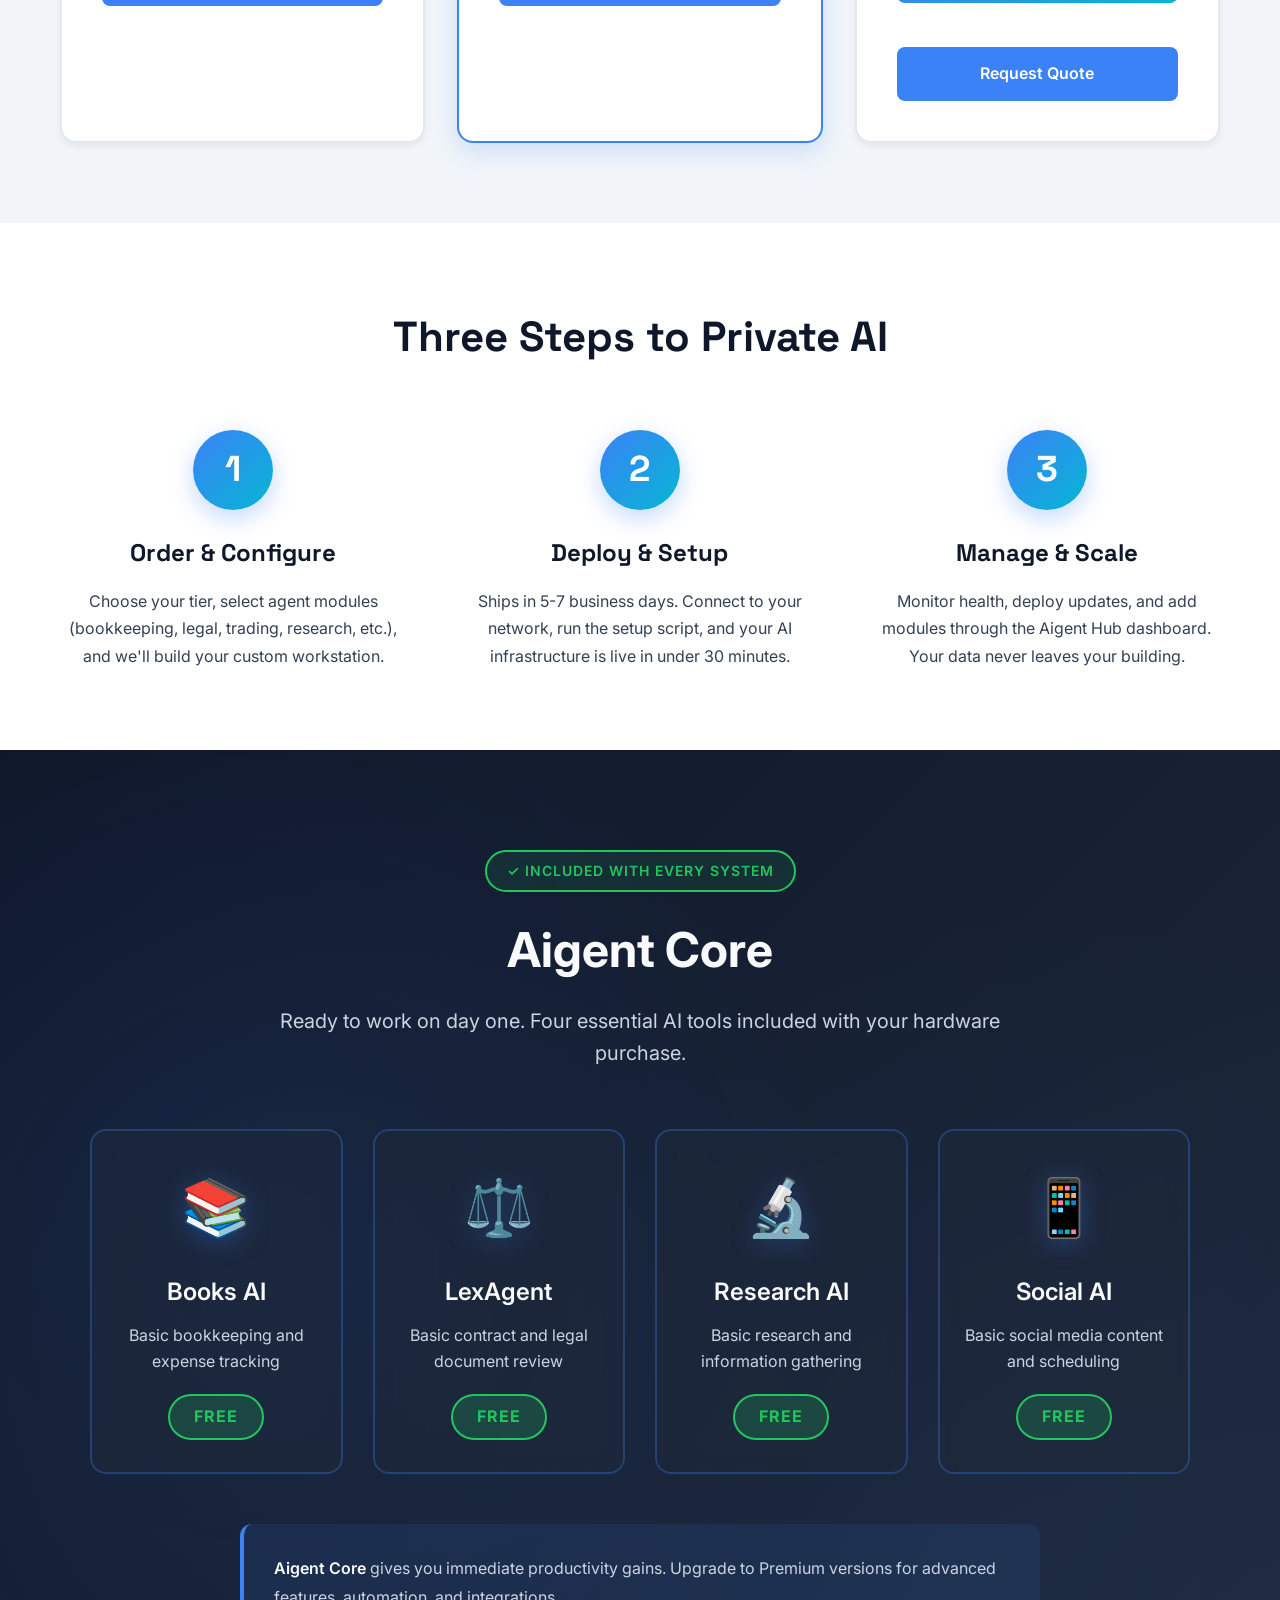
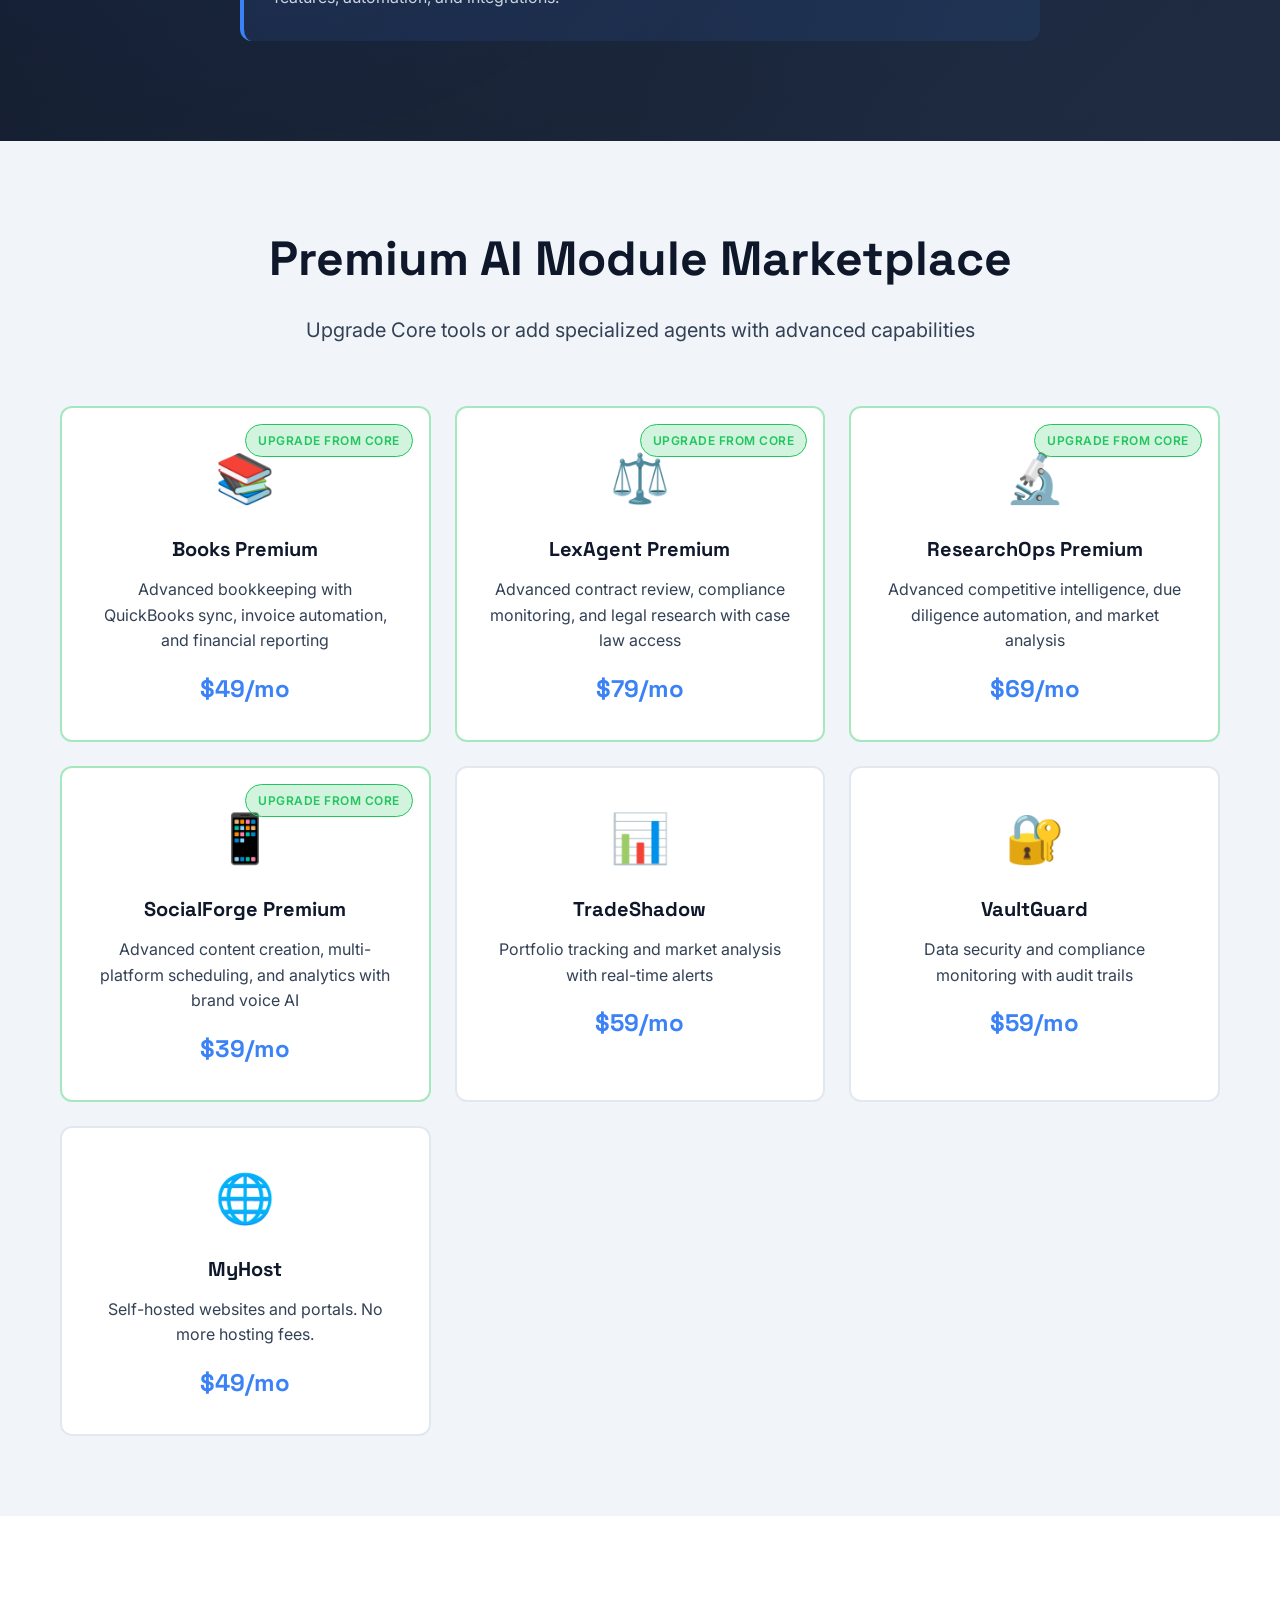
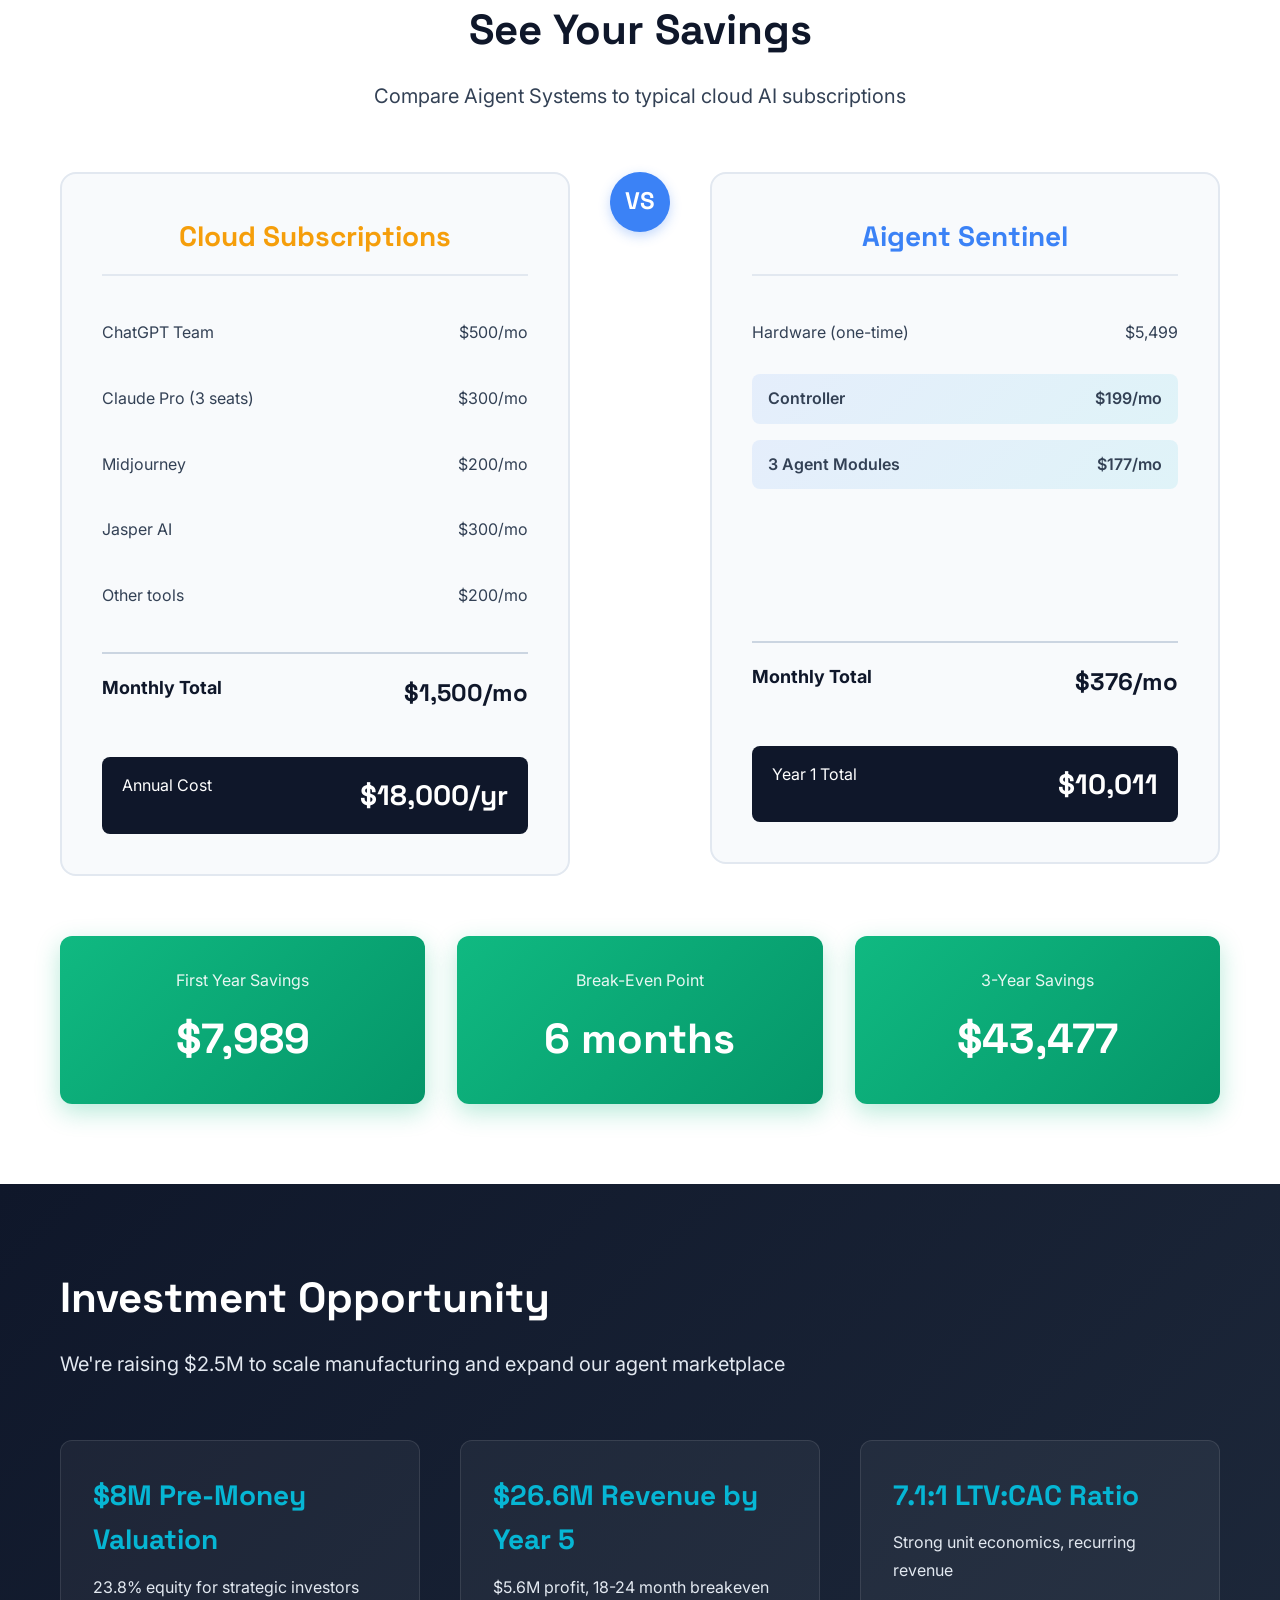
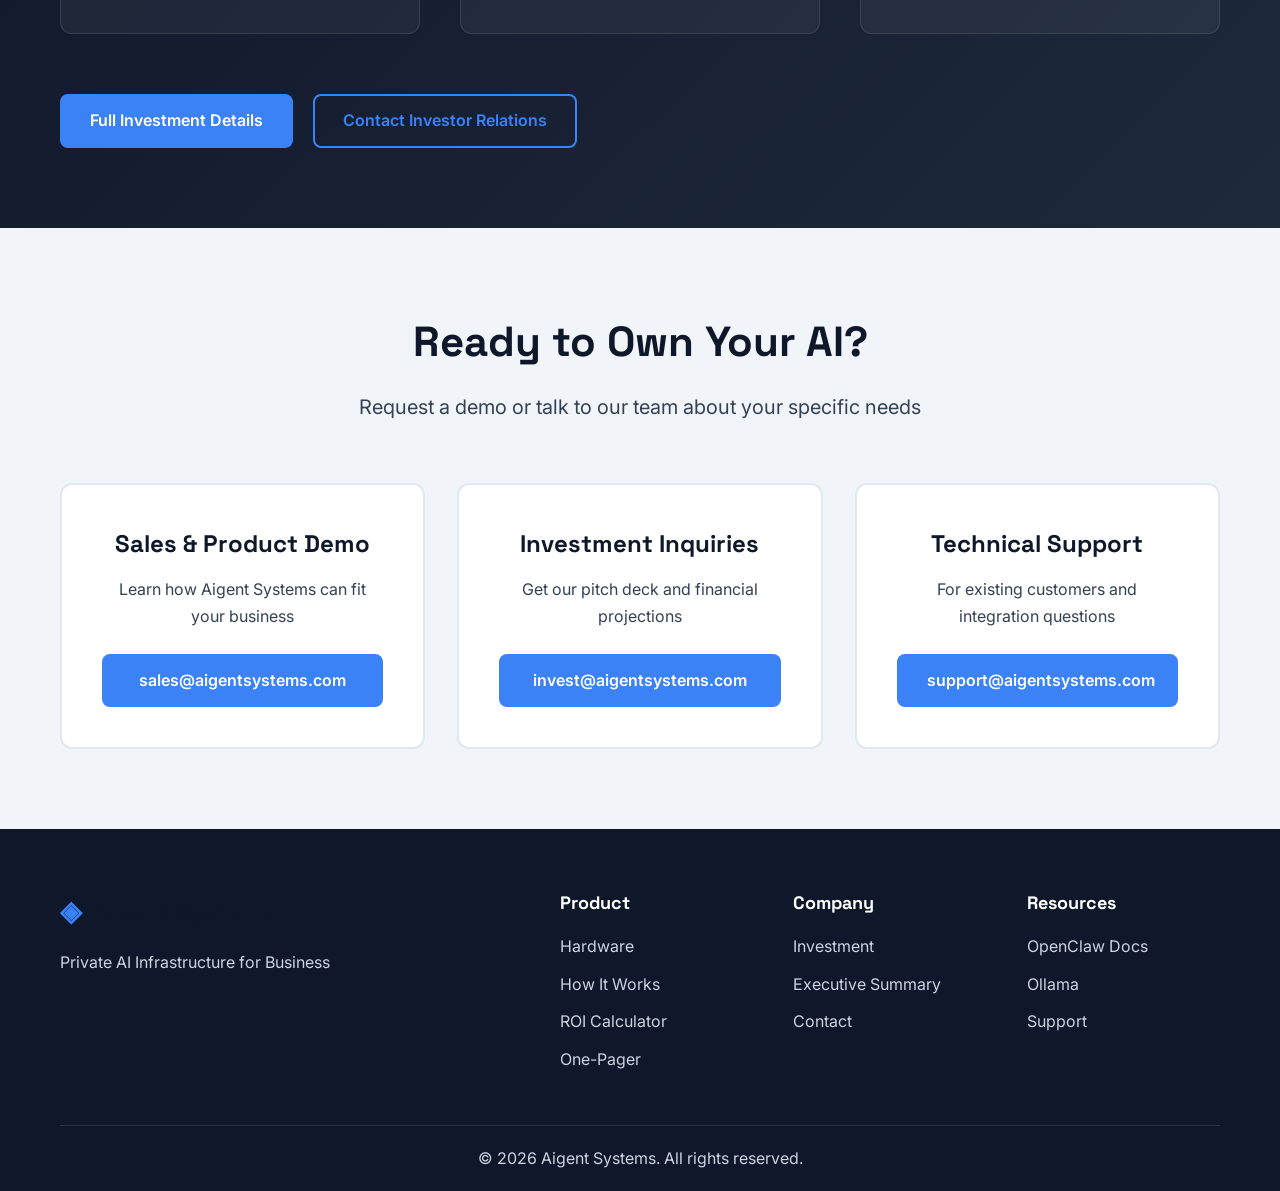
==== commit 3e8a4500: "Add Aigent Core bundle included with every system - Added prominent Aigent Core section before marke" ====
--- a/index.html
+++ b/index.html
@@ -5,6 +5,7 @@
     <meta name="viewport" content="width=device-width, initial-scale=1.0">
     <title>Aigent Systems - Private AI Infrastructure for Business</title>
     <link rel="stylesheet" href="styles.css">
+    <link rel="stylesheet" href="core-styles.css">
     <link rel="preconnect" href="https://fonts.googleapis.com">
     <link rel="preconnect" href="https://fonts.gstatic.com" crossorigin>
     <link href="https://fonts.googleapis.com/css2?family=Inter:wght@300;400;600;700&family=Space+Grotesk:wght@500;700&display=swap" rel="stylesheet">
@@ -283,48 +284,100 @@
         </div>
     </section>
 
-    <!-- AI Modules -->
+    <!-- Aigent Core - Included -->
+    <section class="aigent-core">
+        <div class="container">
+            <div class="core-header">
+                <div class="core-badge">✓ Included with Every System</div>
+                <h2>Aigent Core</h2>
+                <p class="section-subtitle">Ready to work on day one. Four essential AI tools included with your hardware purchase.</p>
+            </div>
+            
+            <div class="core-grid">
+                <div class="core-card">
+                    <div class="core-icon">📚</div>
+                    <h3>Books AI</h3>
+                    <p>Basic bookkeeping and expense tracking</p>
+                    <div class="core-label">FREE</div>
+                </div>
+                <div class="core-card">
+                    <div class="core-icon">⚖️</div>
+                    <h3>LexAgent</h3>
+                    <p>Basic contract and legal document review</p>
+                    <div class="core-label">FREE</div>
+                </div>
+                <div class="core-card">
+                    <div class="core-icon">🔬</div>
+                    <h3>Research AI</h3>
+                    <p>Basic research and information gathering</p>
+                    <div class="core-label">FREE</div>
+                </div>
+                <div class="core-card">
+                    <div class="core-icon">📱</div>
+                    <h3>Social AI</h3>
+                    <p>Basic social media content and scheduling</p>
+                    <div class="core-label">FREE</div>
+                </div>
+            </div>
+            
+            <div class="core-note">
+                <p><strong>Aigent Core</strong> gives you immediate productivity gains. Upgrade to Premium versions for advanced features, automation, and integrations.</p>
+            </div>
+        </div>
+    </section>
+
+    <!-- AI Modules Marketplace -->
     <section class="modules">
         <div class="container">
-            <h2>Add Specialized AI Agents</h2>
-            <p class="section-subtitle">Subscription modules that extend your workstation's capabilities</p>
+            <h2>Premium AI Module Marketplace</h2>
+            <p class="section-subtitle">Upgrade Core tools or add specialized agents with advanced capabilities</p>
             
             <div class="modules-grid">
-                <div class="module-card">
+                <div class="module-card featured">
+                    <div class="upgrade-badge">Upgrade from Core</div>
                     <div class="module-icon">📚</div>
-                    <h3>Books</h3>
-                    <p>AI bookkeeping with invoice processing and QuickBooks sync</p>
+                    <h3>Books Premium</h3>
+                    <p>Advanced bookkeeping with QuickBooks sync, invoice automation, and financial reporting</p>
                     <div class="module-price">$49/mo</div>
                 </div>
-                <div class="module-card">
+                <div class="module-card featured">
+                    <div class="upgrade-badge">Upgrade from Core</div>
                     <div class="module-icon">⚖️</div>
-                    <h3>LexAgent</h3>
-                    <p>Contract review and compliance monitoring</p>
+                    <h3>LexAgent Premium</h3>
+                    <p>Advanced contract review, compliance monitoring, and legal research with case law access</p>
                     <div class="module-price">$79/mo</div>
+                </div>
+                <div class="module-card featured">
+                    <div class="upgrade-badge">Upgrade from Core</div>
+                    <div class="module-icon">🔬</div>
+                    <h3>ResearchOps Premium</h3>
+                    <p>Advanced competitive intelligence, due diligence automation, and market analysis</p>
+                    <div class="module-price">$69/mo</div>
+                </div>
+                <div class="module-card featured">
+                    <div class="upgrade-badge">Upgrade from Core</div>
+                    <div class="module-icon">📱</div>
+                    <h3>SocialForge Premium</h3>
+                    <p>Advanced content creation, multi-platform scheduling, and analytics with brand voice AI</p>
+                    <div class="module-price">$39/mo</div>
                 </div>
                 <div class="module-card">
                     <div class="module-icon">📊</div>
                     <h3>TradeShadow</h3>
-                    <p>Portfolio tracking and market analysis</p>
+                    <p>Portfolio tracking and market analysis with real-time alerts</p>
                     <div class="module-price">$59/mo</div>
-                </div>
-                <div class="module-card">
-                    <div class="module-icon">🔬</div>
-                    <h3>ResearchOps</h3>
-                    <p>Competitive intelligence and due diligence</p>
-                    <div class="module-price">$69/mo</div>
-                </div>
-                <div class="module-card">
-                    <div class="module-icon">📱</div>
-                    <h3>SocialForge</h3>
-                    <p>Content creation and social media management</p>
-                    <div class="module-price">$39/mo</div>
                 </div>
                 <div class="module-card">
                     <div class="module-icon">🔐</div>
                     <h3>VaultGuard</h3>
-                    <p>Data security and compliance monitoring</p>
+                    <p>Data security and compliance monitoring with audit trails</p>
                     <div class="module-price">$59/mo</div>
+                </div>
+                <div class="module-card">
+                    <div class="module-icon">🌐</div>
+                    <h3>MyHost</h3>
+                    <p>Self-hosted websites and portals. No more hosting fees.</p>
+                    <div class="module-price">$49/mo</div>
                 </div>
             </div>
         </div>
--- a/core-styles.css
+++ b/core-styles.css
@@ -0,0 +1,226 @@
+/* Aigent Core Section Styles */
+
+.aigent-core {
+    padding: 100px 0;
+    background: linear-gradient(135deg, #0f172a 0%, #1e293b 100%);
+    position: relative;
+    overflow: hidden;
+}
+
+.aigent-core::before {
+    content: '';
+    position: absolute;
+    top: 0;
+    left: 0;
+    right: 0;
+    bottom: 0;
+    background: 
+        radial-gradient(circle at 20% 50%, rgba(59, 130, 246, 0.1) 0%, transparent 50%),
+        radial-gradient(circle at 80% 80%, rgba(59, 130, 246, 0.05) 0%, transparent 50%);
+    pointer-events: none;
+}
+
+.core-header {
+    text-align: center;
+    margin-bottom: 60px;
+    position: relative;
+    z-index: 1;
+}
+
+.core-badge {
+    display: inline-block;
+    padding: 8px 20px;
+    background: rgba(34, 197, 94, 0.1);
+    border: 2px solid #22c55e;
+    border-radius: 50px;
+    color: #22c55e;
+    font-weight: 600;
+    font-size: 14px;
+    margin-bottom: 20px;
+    text-transform: uppercase;
+    letter-spacing: 1px;
+}
+
+.aigent-core h2 {
+    font-size: 48px;
+    font-weight: 700;
+    color: #f8fafc;
+    margin-bottom: 16px;
+}
+
+.aigent-core .section-subtitle {
+    font-size: 20px;
+    color: #cbd5e1;
+    max-width: 800px;
+    margin: 0 auto;
+}
+
+.core-grid {
+    display: grid;
+    grid-template-columns: repeat(auto-fit, minmax(250px, 1fr));
+    gap: 30px;
+    max-width: 1100px;
+    margin: 0 auto 50px;
+    position: relative;
+    z-index: 1;
+}
+
+.core-card {
+    background: rgba(30, 41, 59, 0.6);
+    backdrop-filter: blur(10px);
+    border: 2px solid rgba(59, 130, 246, 0.3);
+    border-radius: 16px;
+    padding: 32px 24px;
+    text-align: center;
+    transition: all 0.3s ease;
+    position: relative;
+    overflow: hidden;
+}
+
+.core-card::before {
+    content: '';
+    position: absolute;
+    top: 0;
+    left: 0;
+    right: 0;
+    height: 4px;
+    background: linear-gradient(90deg, #22c55e 0%, #3b82f6 100%);
+    opacity: 0;
+    transition: opacity 0.3s ease;
+}
+
+.core-card:hover {
+    transform: translateY(-8px);
+    border-color: #22c55e;
+    box-shadow: 0 12px 40px rgba(34, 197, 94, 0.2);
+}
+
+.core-card:hover::before {
+    opacity: 1;
+}
+
+.core-icon {
+    font-size: 56px;
+    margin-bottom: 20px;
+    filter: drop-shadow(0 4px 12px rgba(59, 130, 246, 0.3));
+}
+
+.core-card h3 {
+    font-size: 24px;
+    font-weight: 600;
+    color: #f8fafc;
+    margin-bottom: 12px;
+}
+
+.core-card p {
+    font-size: 16px;
+    color: #cbd5e1;
+    margin-bottom: 20px;
+    line-height: 1.6;
+}
+
+.core-label {
+    display: inline-block;
+    padding: 8px 24px;
+    background: rgba(34, 197, 94, 0.2);
+    border: 2px solid #22c55e;
+    border-radius: 50px;
+    color: #22c55e;
+    font-weight: 700;
+    font-size: 16px;
+    letter-spacing: 1px;
+}
+
+.core-note {
+    max-width: 800px;
+    margin: 0 auto;
+    padding: 30px;
+    background: rgba(59, 130, 246, 0.1);
+    border-left: 4px solid #3b82f6;
+    border-radius: 12px;
+    position: relative;
+    z-index: 1;
+}
+
+.core-note p {
+    font-size: 16px;
+    color: #cbd5e1;
+    line-height: 1.8;
+    margin: 0;
+}
+
+.core-note strong {
+    color: #f8fafc;
+    font-weight: 600;
+}
+
+/* Premium Module Marketplace Updates */
+
+.modules h2 {
+    font-size: 48px;
+}
+
+.module-card.featured {
+    border: 2px solid rgba(34, 197, 94, 0.4);
+    position: relative;
+}
+
+.upgrade-badge {
+    position: absolute;
+    top: 16px;
+    right: 16px;
+    padding: 6px 12px;
+    background: rgba(34, 197, 94, 0.2);
+    border: 1px solid #22c55e;
+    border-radius: 20px;
+    color: #22c55e;
+    font-size: 12px;
+    font-weight: 600;
+    text-transform: uppercase;
+    letter-spacing: 0.5px;
+}
+
+.module-card.featured:hover {
+    border-color: #22c55e;
+    box-shadow: 0 12px 40px rgba(34, 197, 94, 0.2);
+}
+
+/* Mobile Responsive */
+@media (max-width: 768px) {
+    .aigent-core {
+        padding: 60px 0;
+    }
+    
+    .aigent-core h2 {
+        font-size: 32px;
+    }
+    
+    .aigent-core .section-subtitle {
+        font-size: 16px;
+    }
+    
+    .core-grid {
+        grid-template-columns: 1fr;
+        gap: 20px;
+    }
+    
+    .core-card {
+        padding: 24px 20px;
+    }
+    
+    .core-icon {
+        font-size: 48px;
+    }
+    
+    .core-card h3 {
+        font-size: 20px;
+    }
+    
+    .core-note {
+        padding: 20px;
+    }
+    
+    .modules h2 {
+        font-size: 32px;
+    }
+}
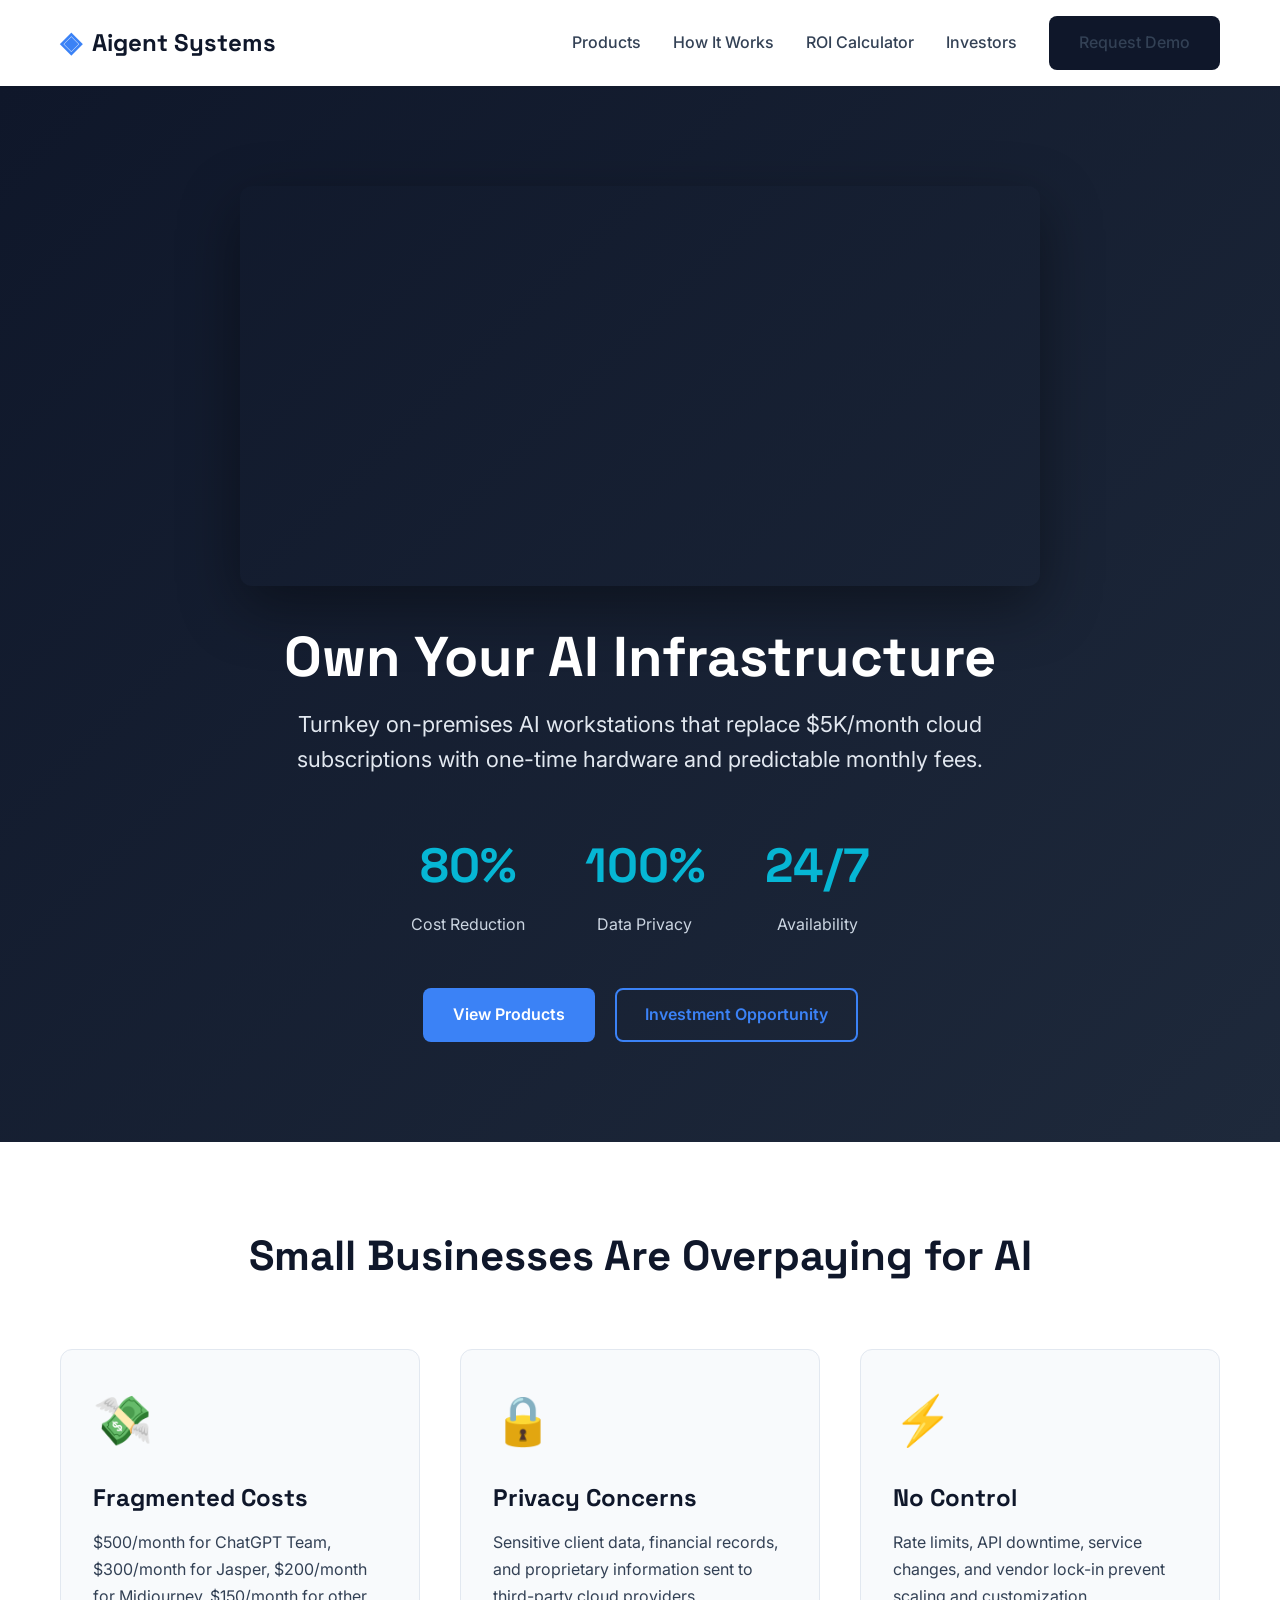
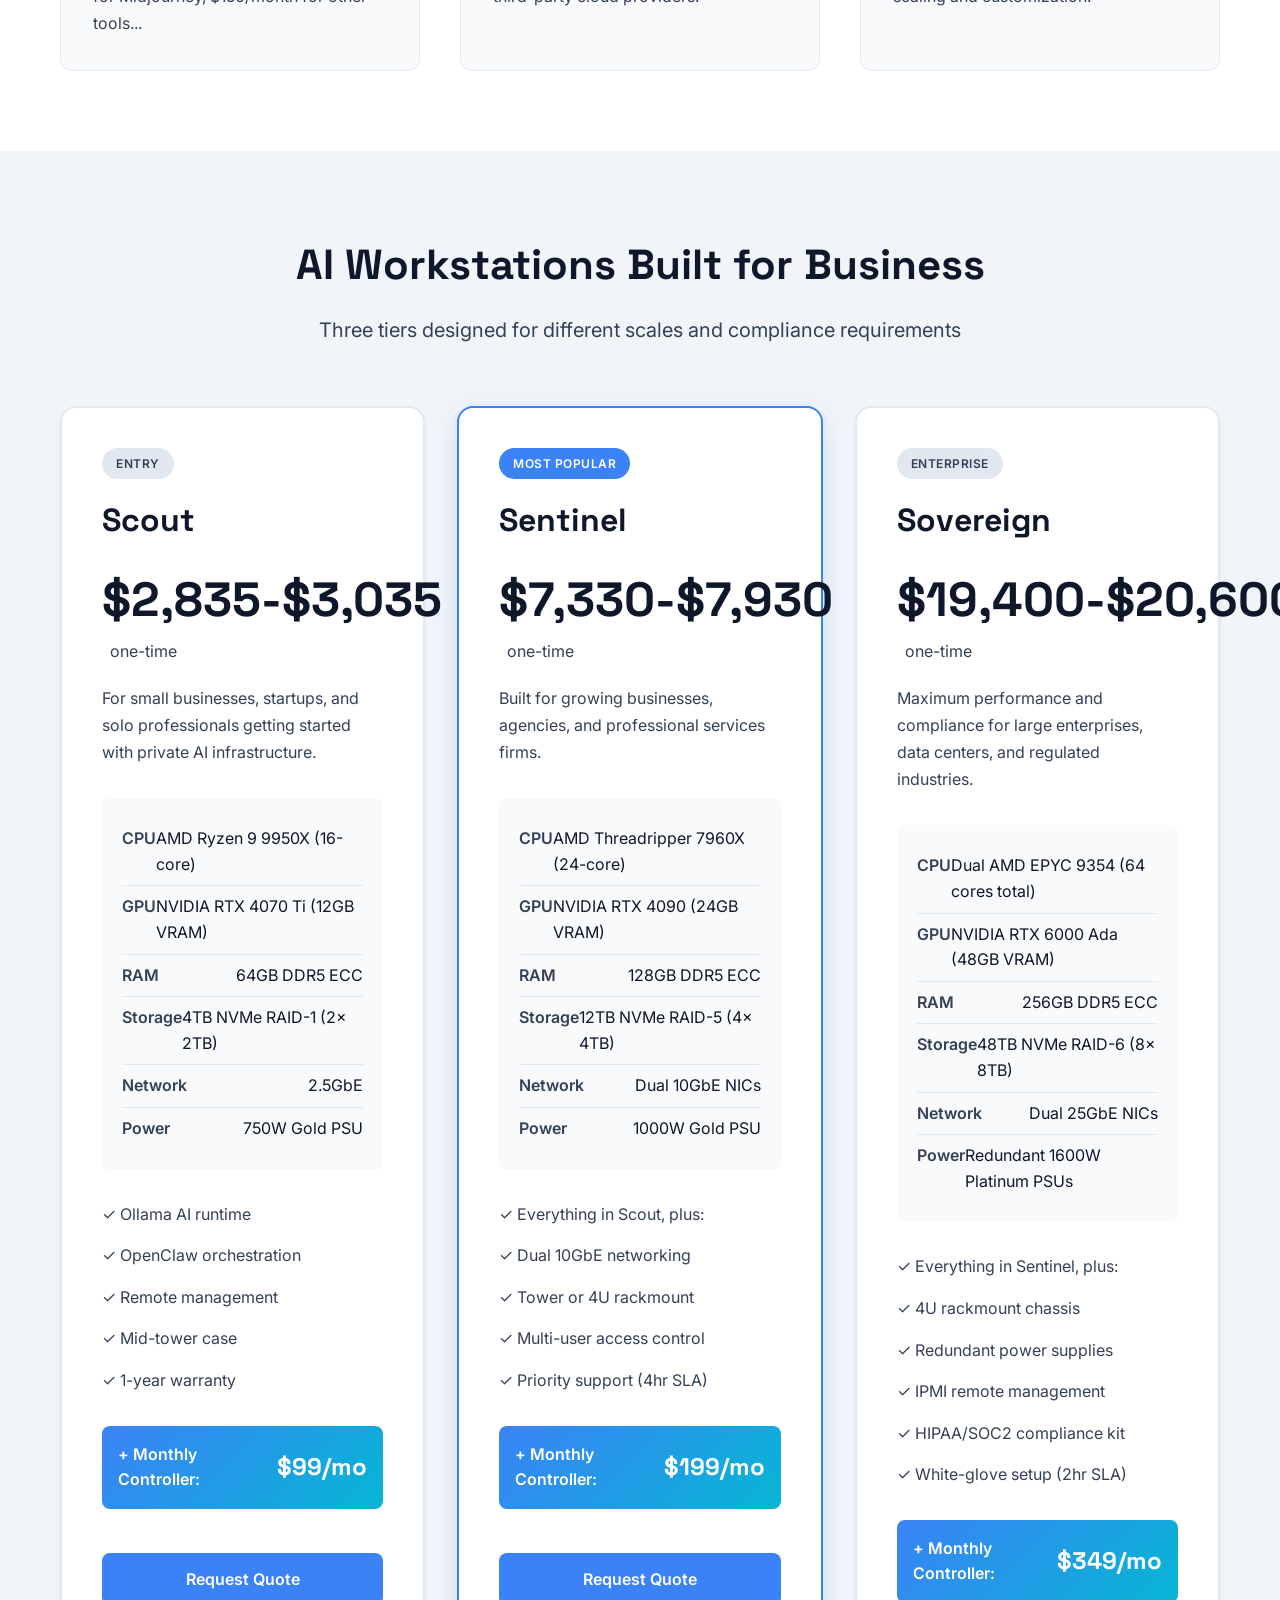
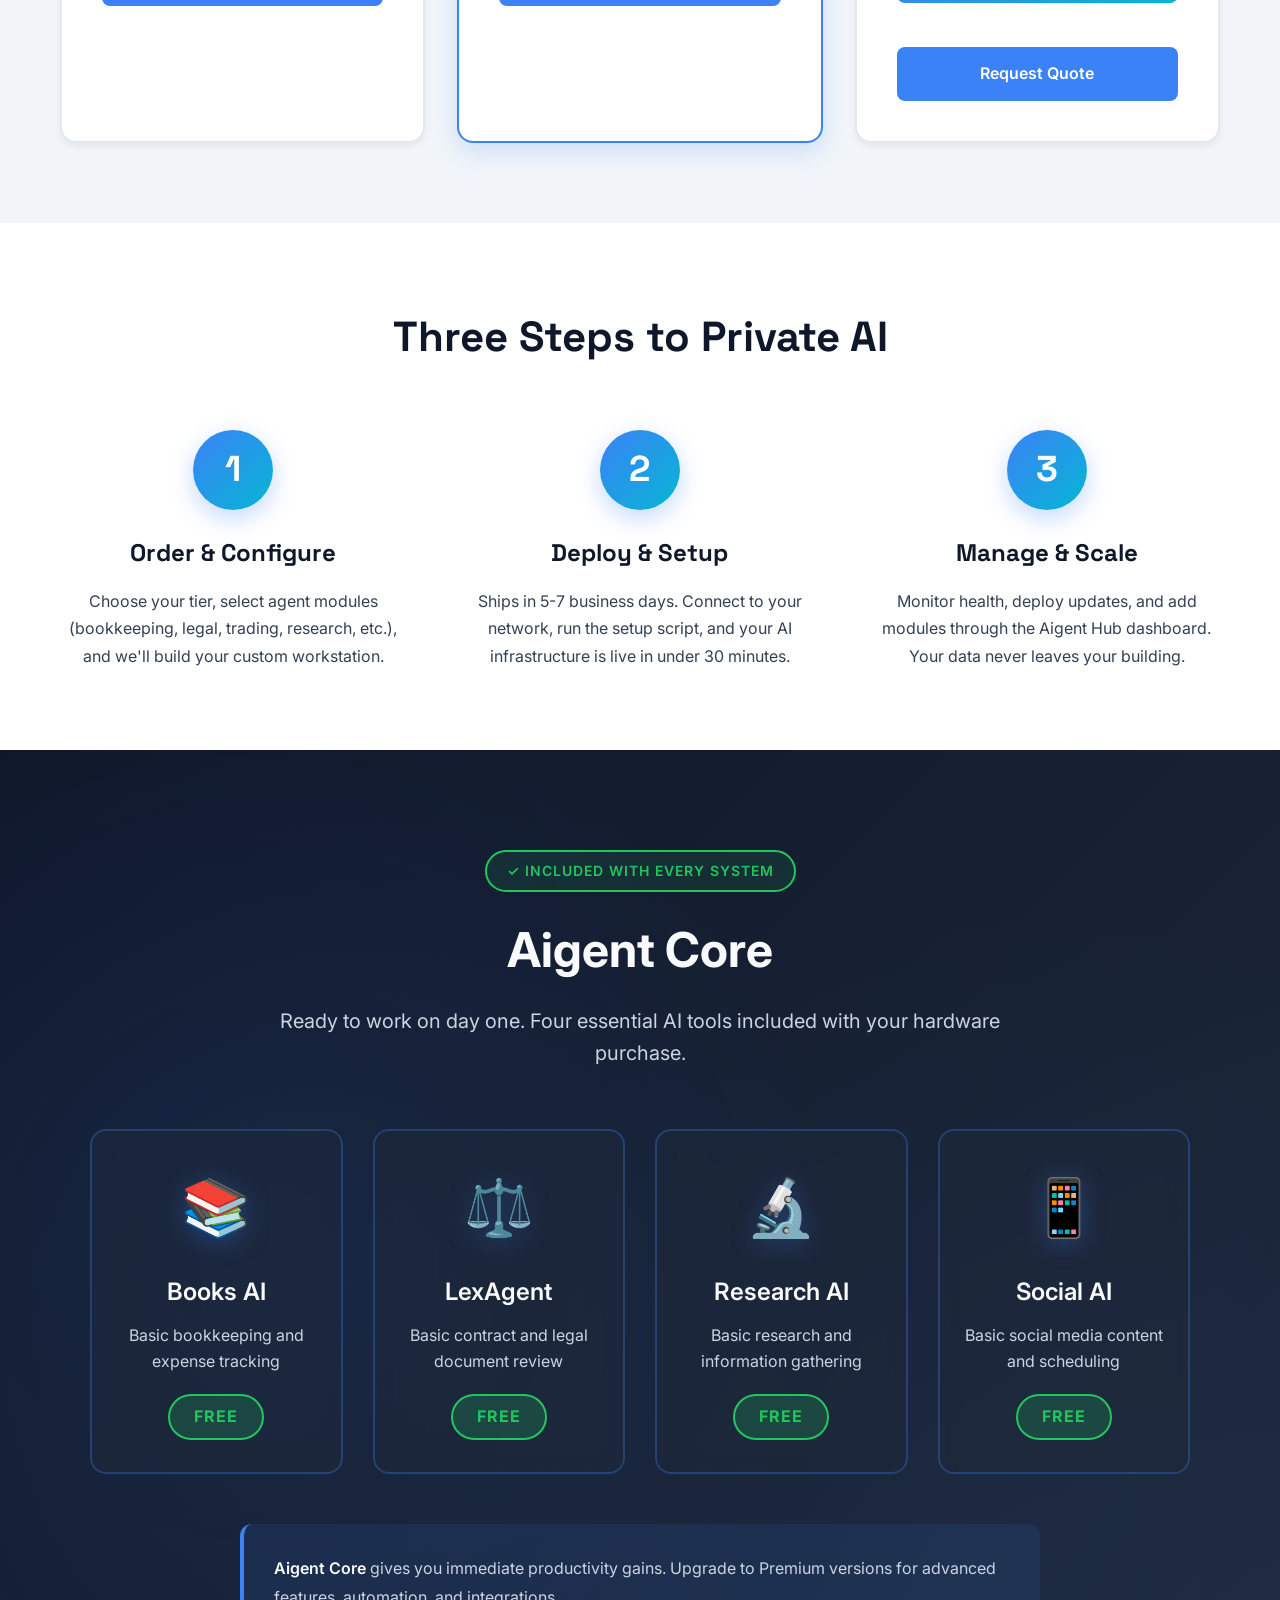
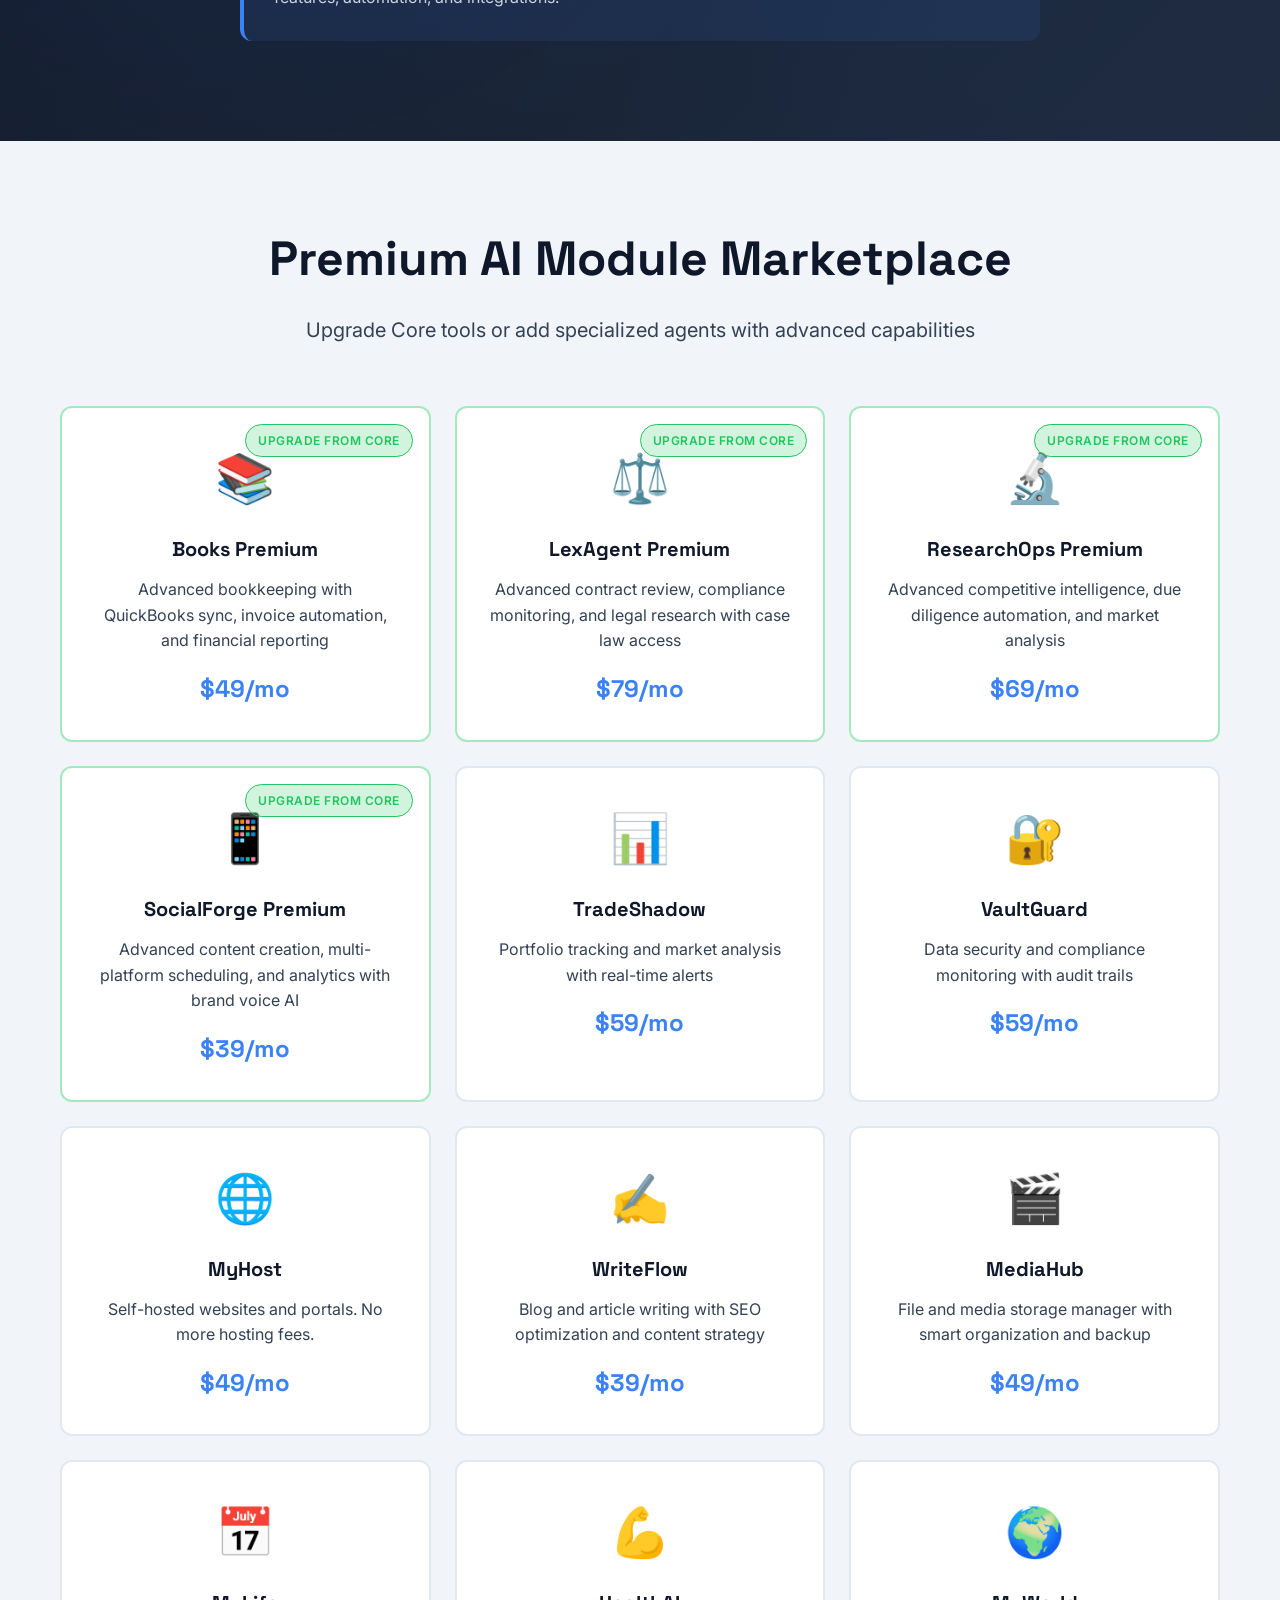
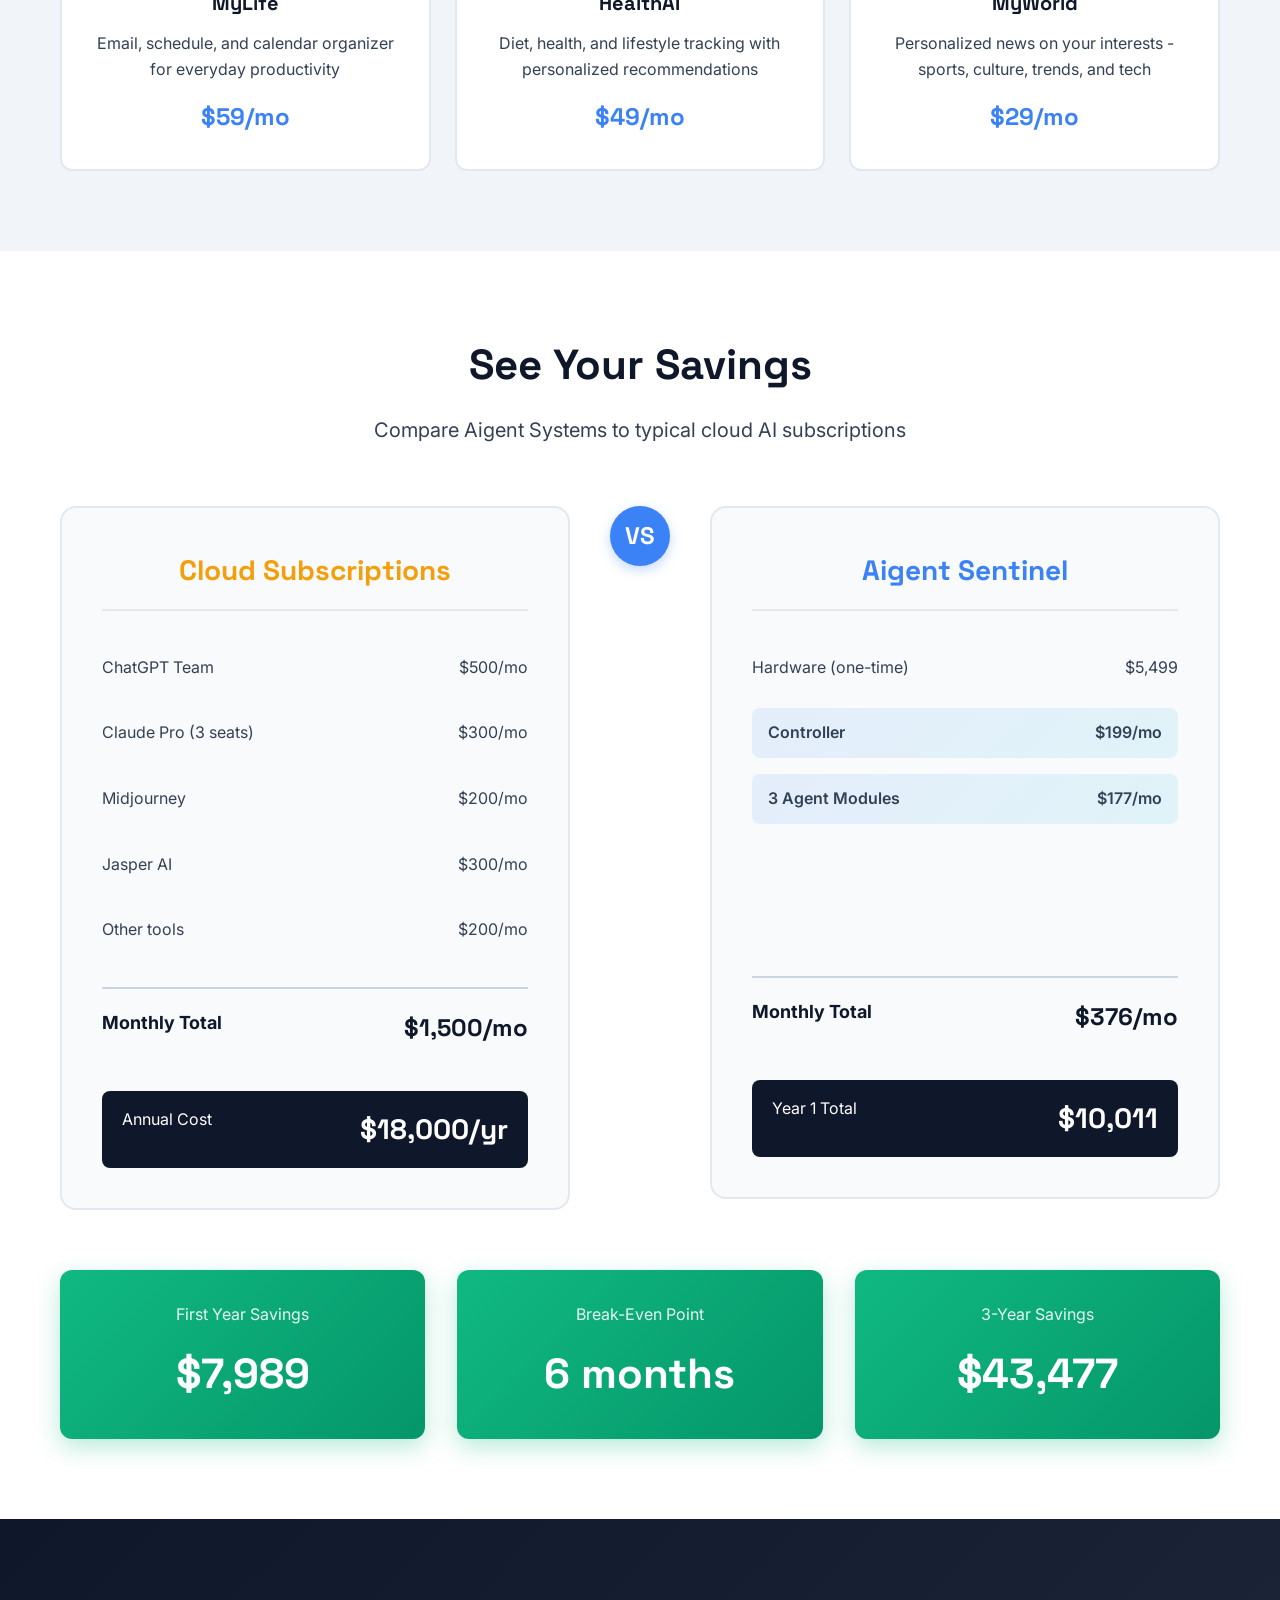
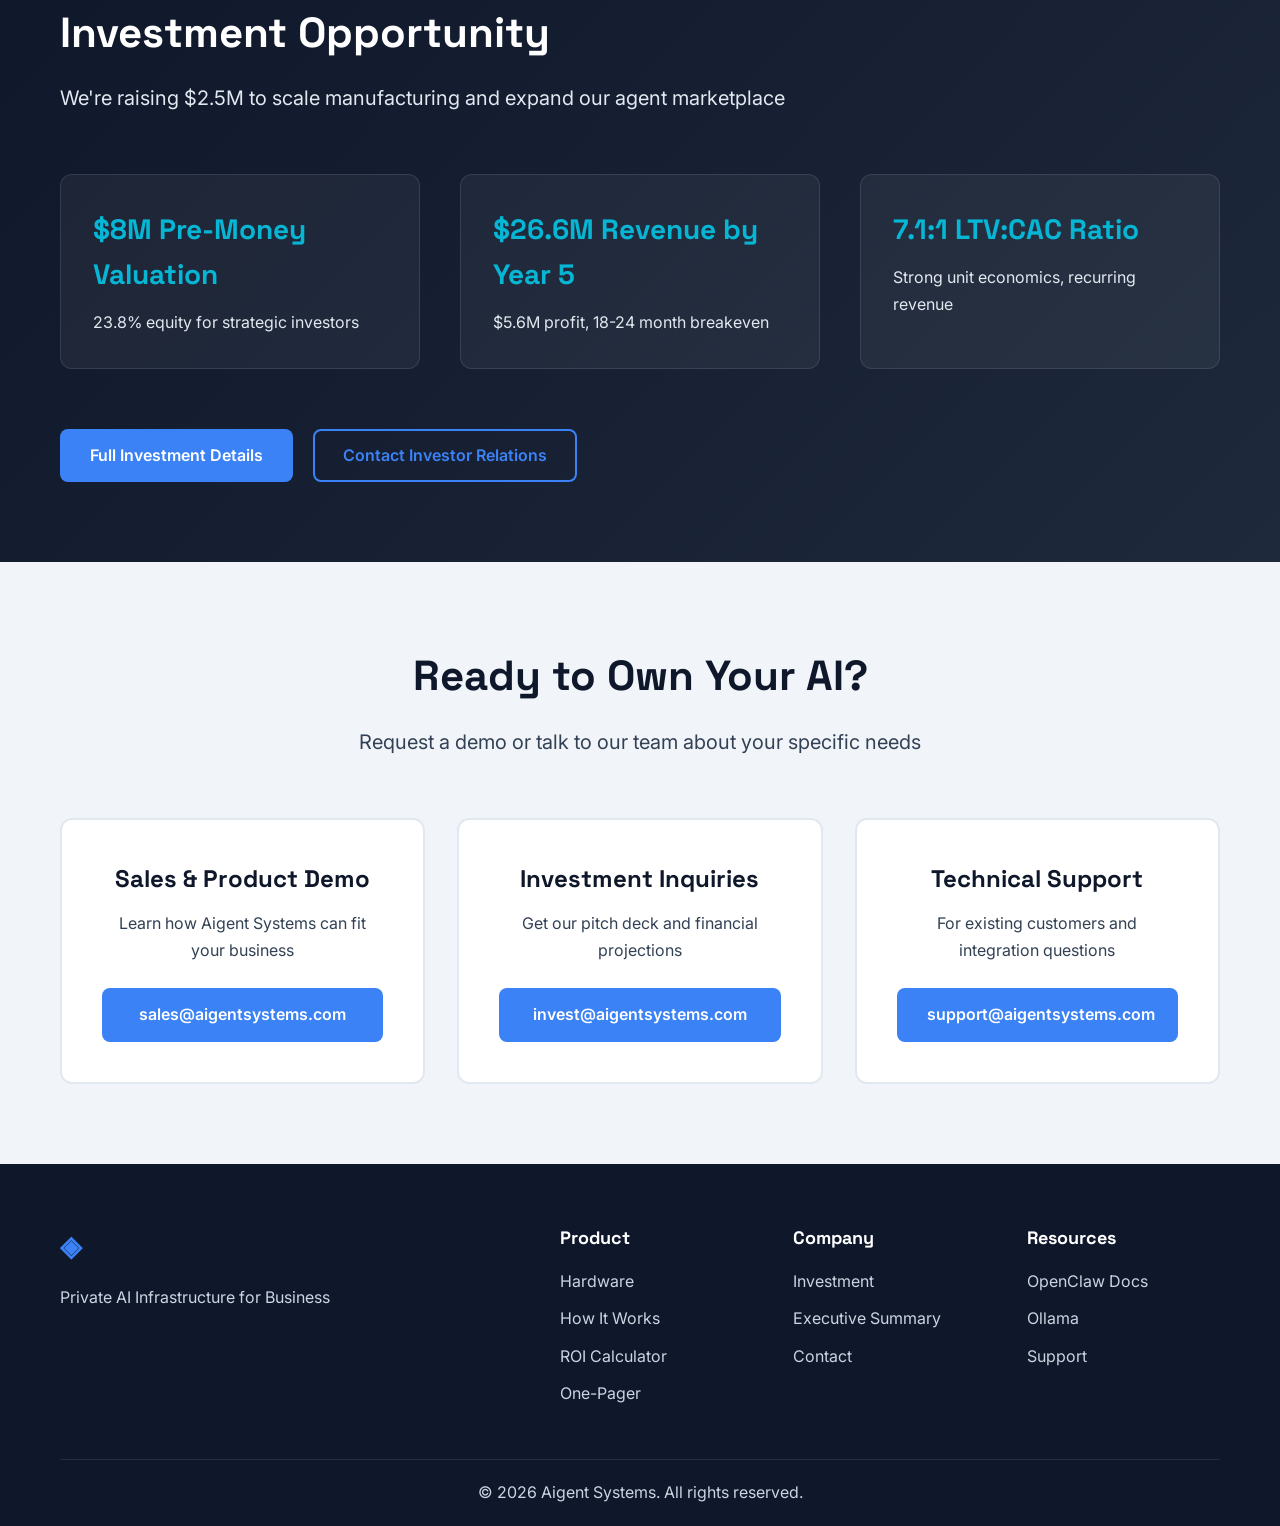
==== commit 82156f62: "Add 5 new AI modules: WriteFlow, MediaHub, MyLife, HealthAI, MyWorld - WriteFlow: Blog/article writi" ====
--- a/index.html
+++ b/index.html
@@ -379,6 +379,36 @@
                     <p>Self-hosted websites and portals. No more hosting fees.</p>
                     <div class="module-price">$49/mo</div>
                 </div>
+                <div class="module-card">
+                    <div class="module-icon">✍️</div>
+                    <h3>WriteFlow</h3>
+                    <p>Blog and article writing with SEO optimization and content strategy</p>
+                    <div class="module-price">$39/mo</div>
+                </div>
+                <div class="module-card">
+                    <div class="module-icon">🎬</div>
+                    <h3>MediaHub</h3>
+                    <p>File and media storage manager with smart organization and backup</p>
+                    <div class="module-price">$49/mo</div>
+                </div>
+                <div class="module-card">
+                    <div class="module-icon">📅</div>
+                    <h3>MyLife</h3>
+                    <p>Email, schedule, and calendar organizer for everyday productivity</p>
+                    <div class="module-price">$59/mo</div>
+                </div>
+                <div class="module-card">
+                    <div class="module-icon">💪</div>
+                    <h3>HealthAI</h3>
+                    <p>Diet, health, and lifestyle tracking with personalized recommendations</p>
+                    <div class="module-price">$49/mo</div>
+                </div>
+                <div class="module-card">
+                    <div class="module-icon">🌍</div>
+                    <h3>MyWorld</h3>
+                    <p>Personalized news on your interests - sports, culture, trends, and tech</p>
+                    <div class="module-price">$29/mo</div>
+                </div>
             </div>
         </div>
     </section>
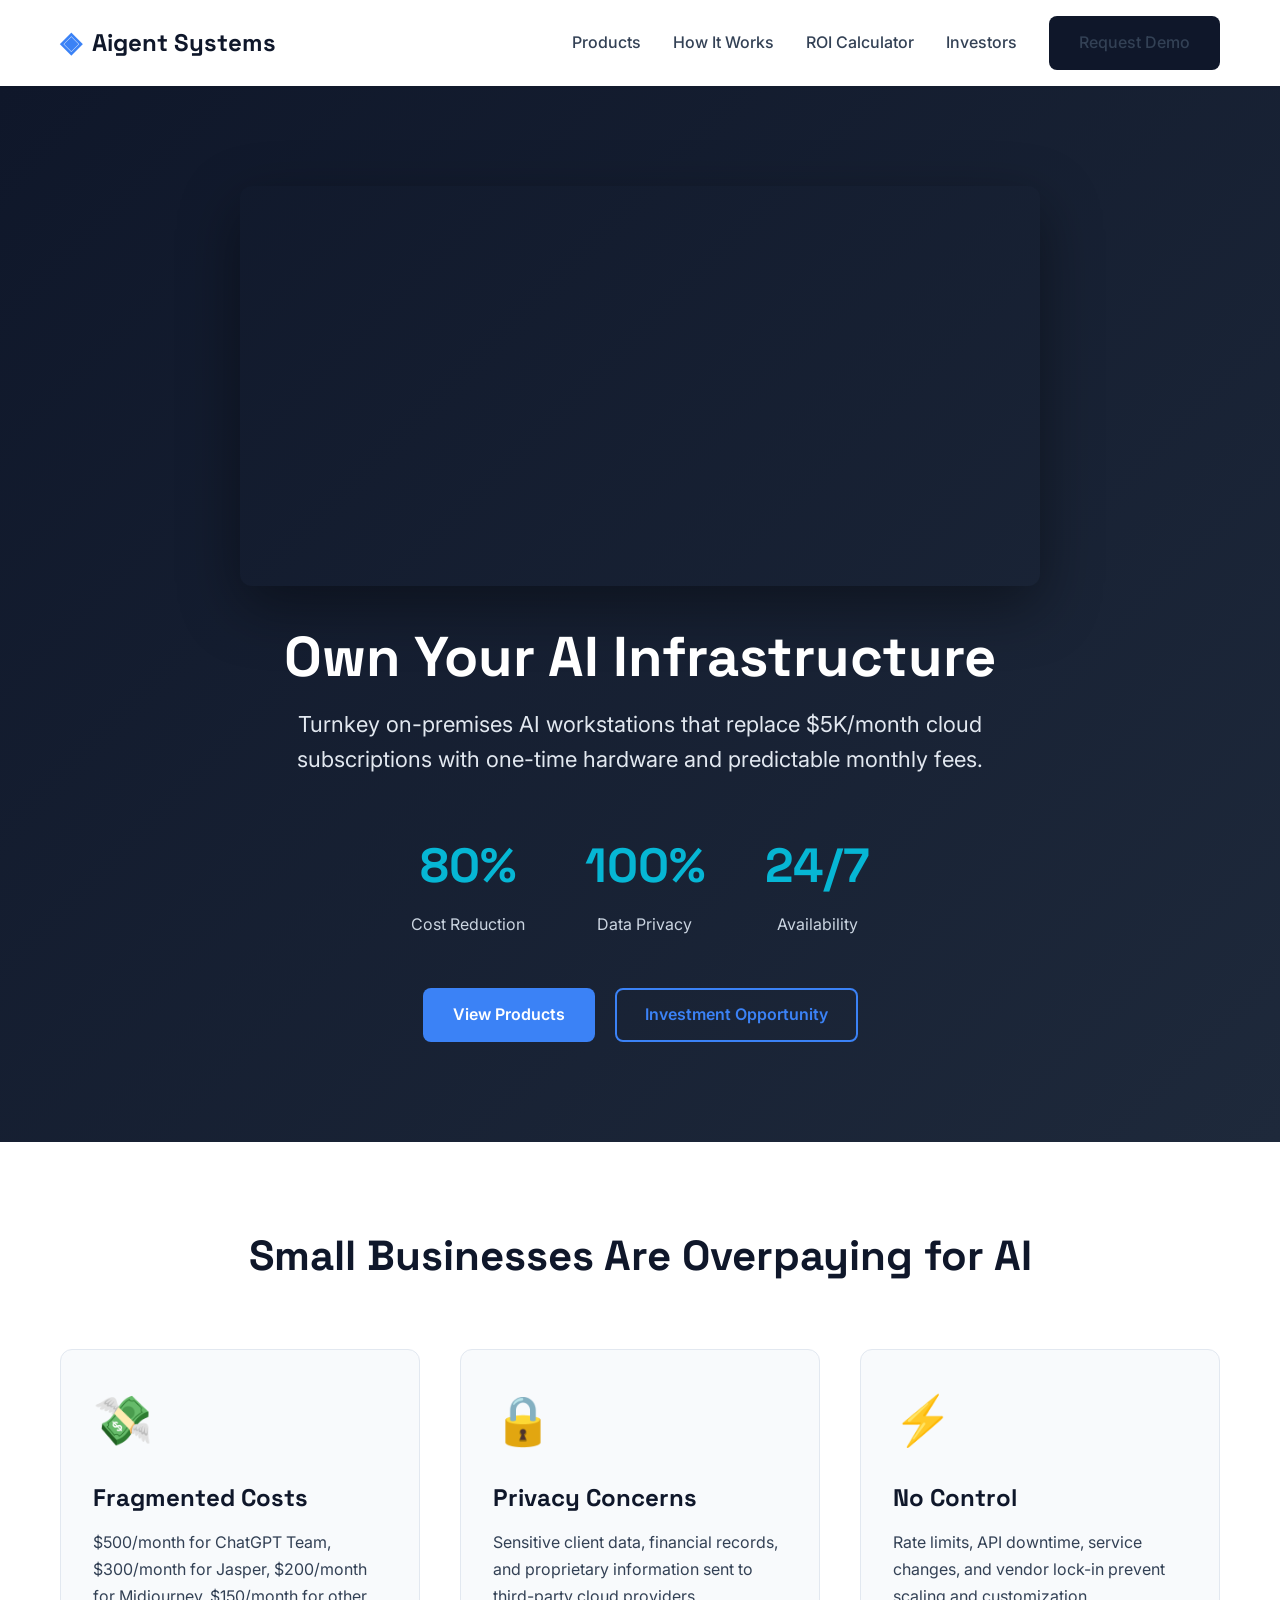
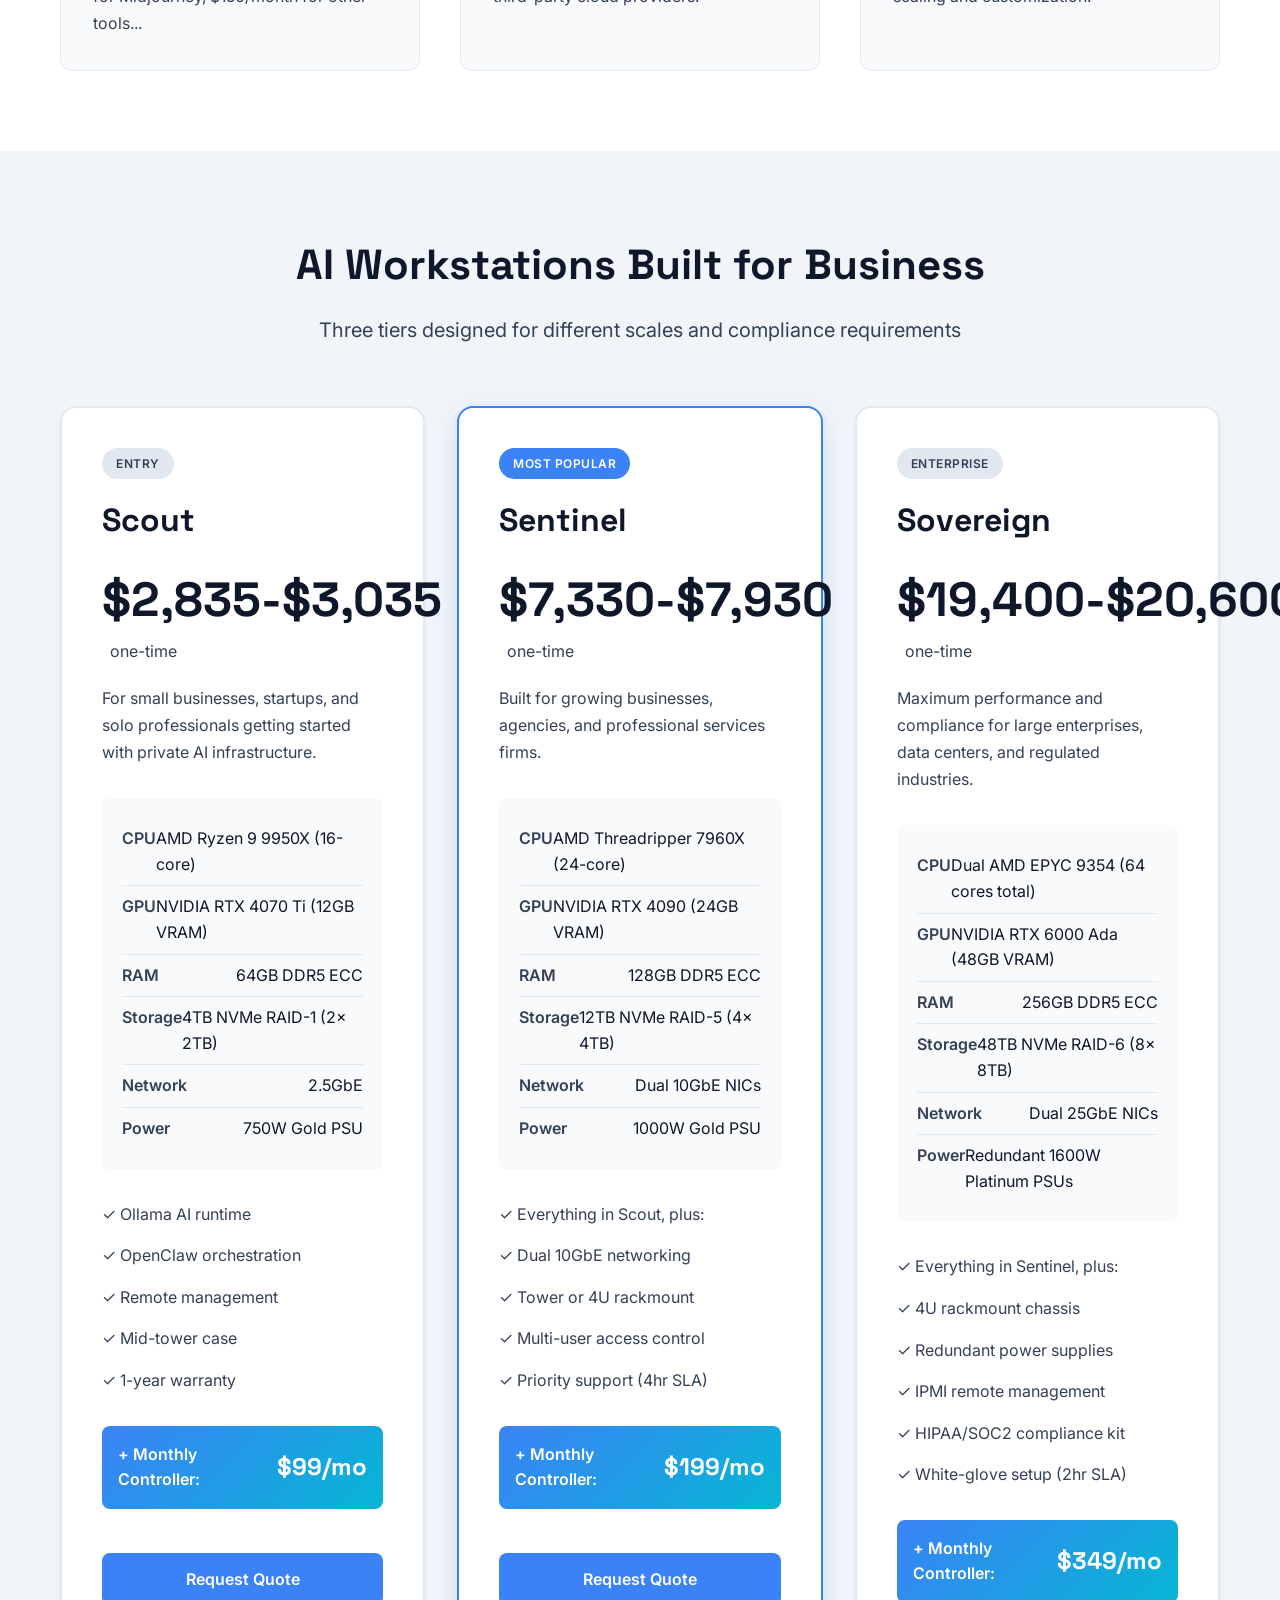
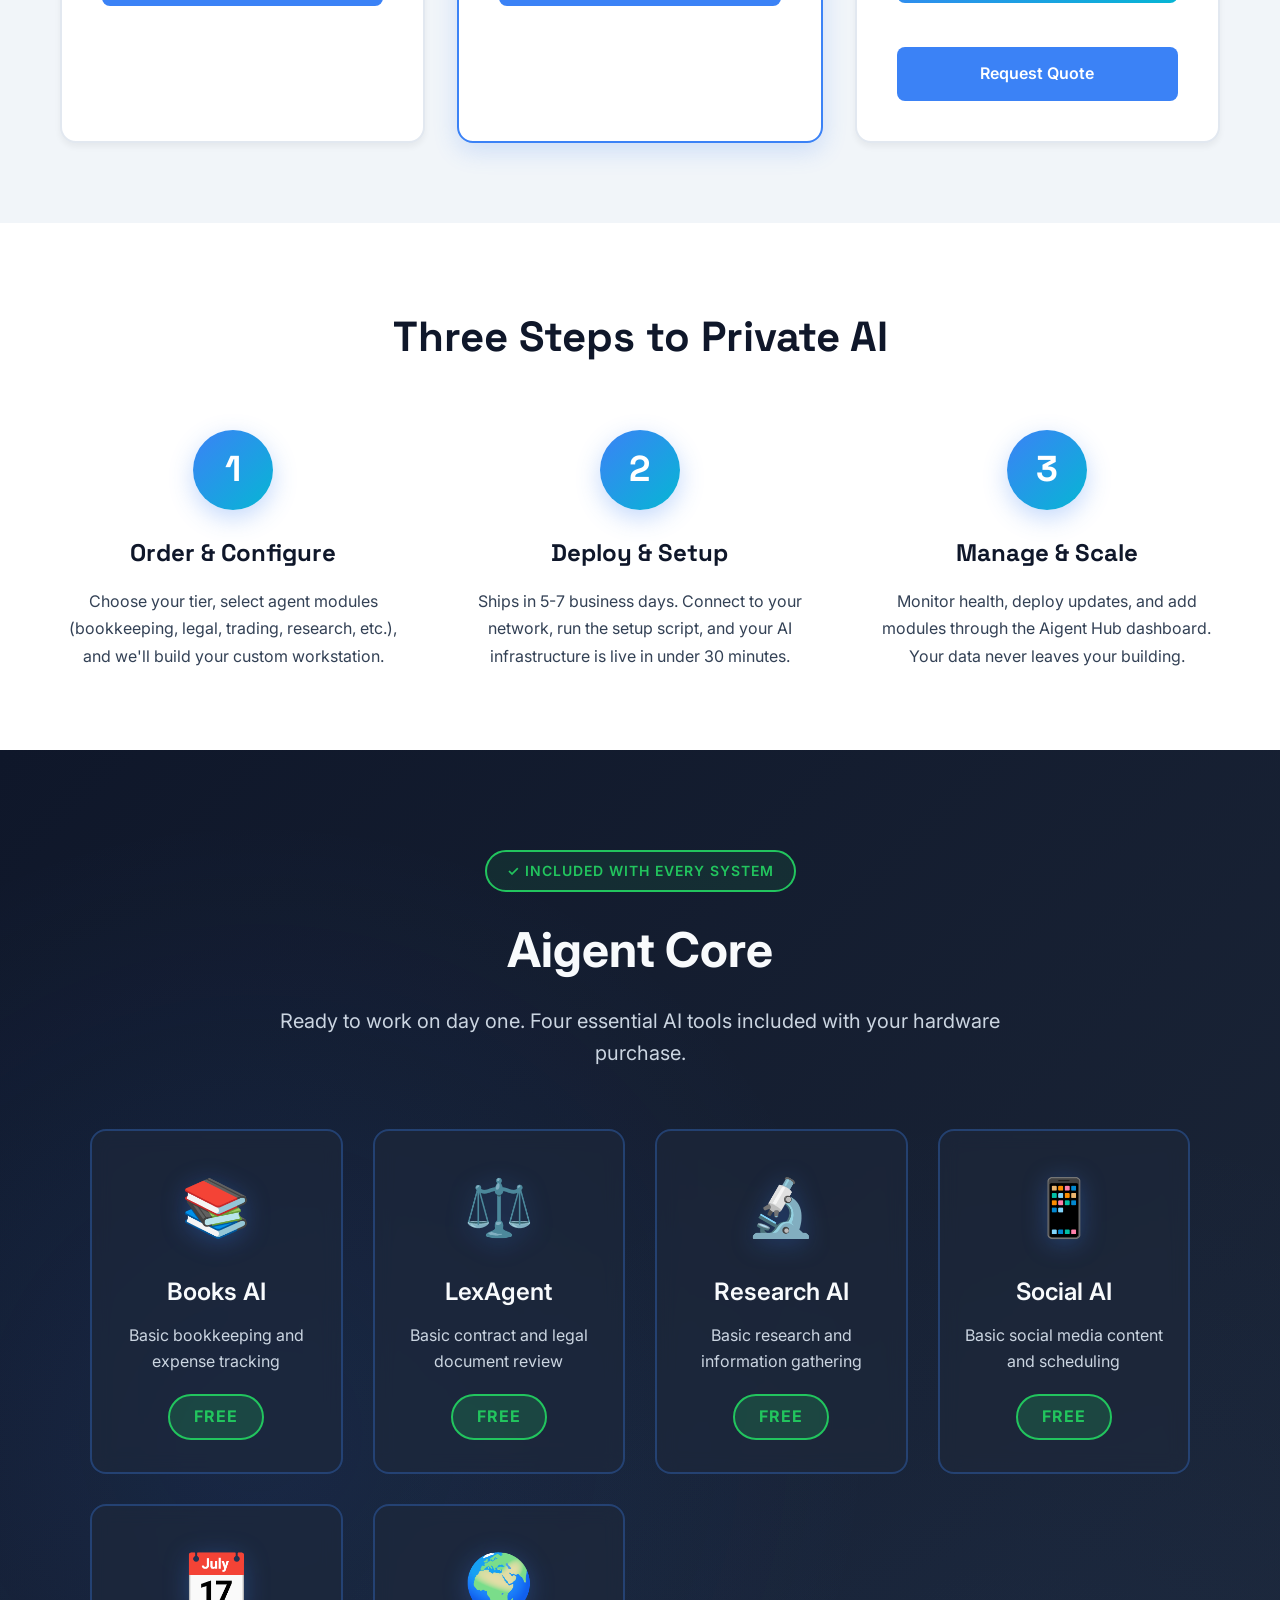
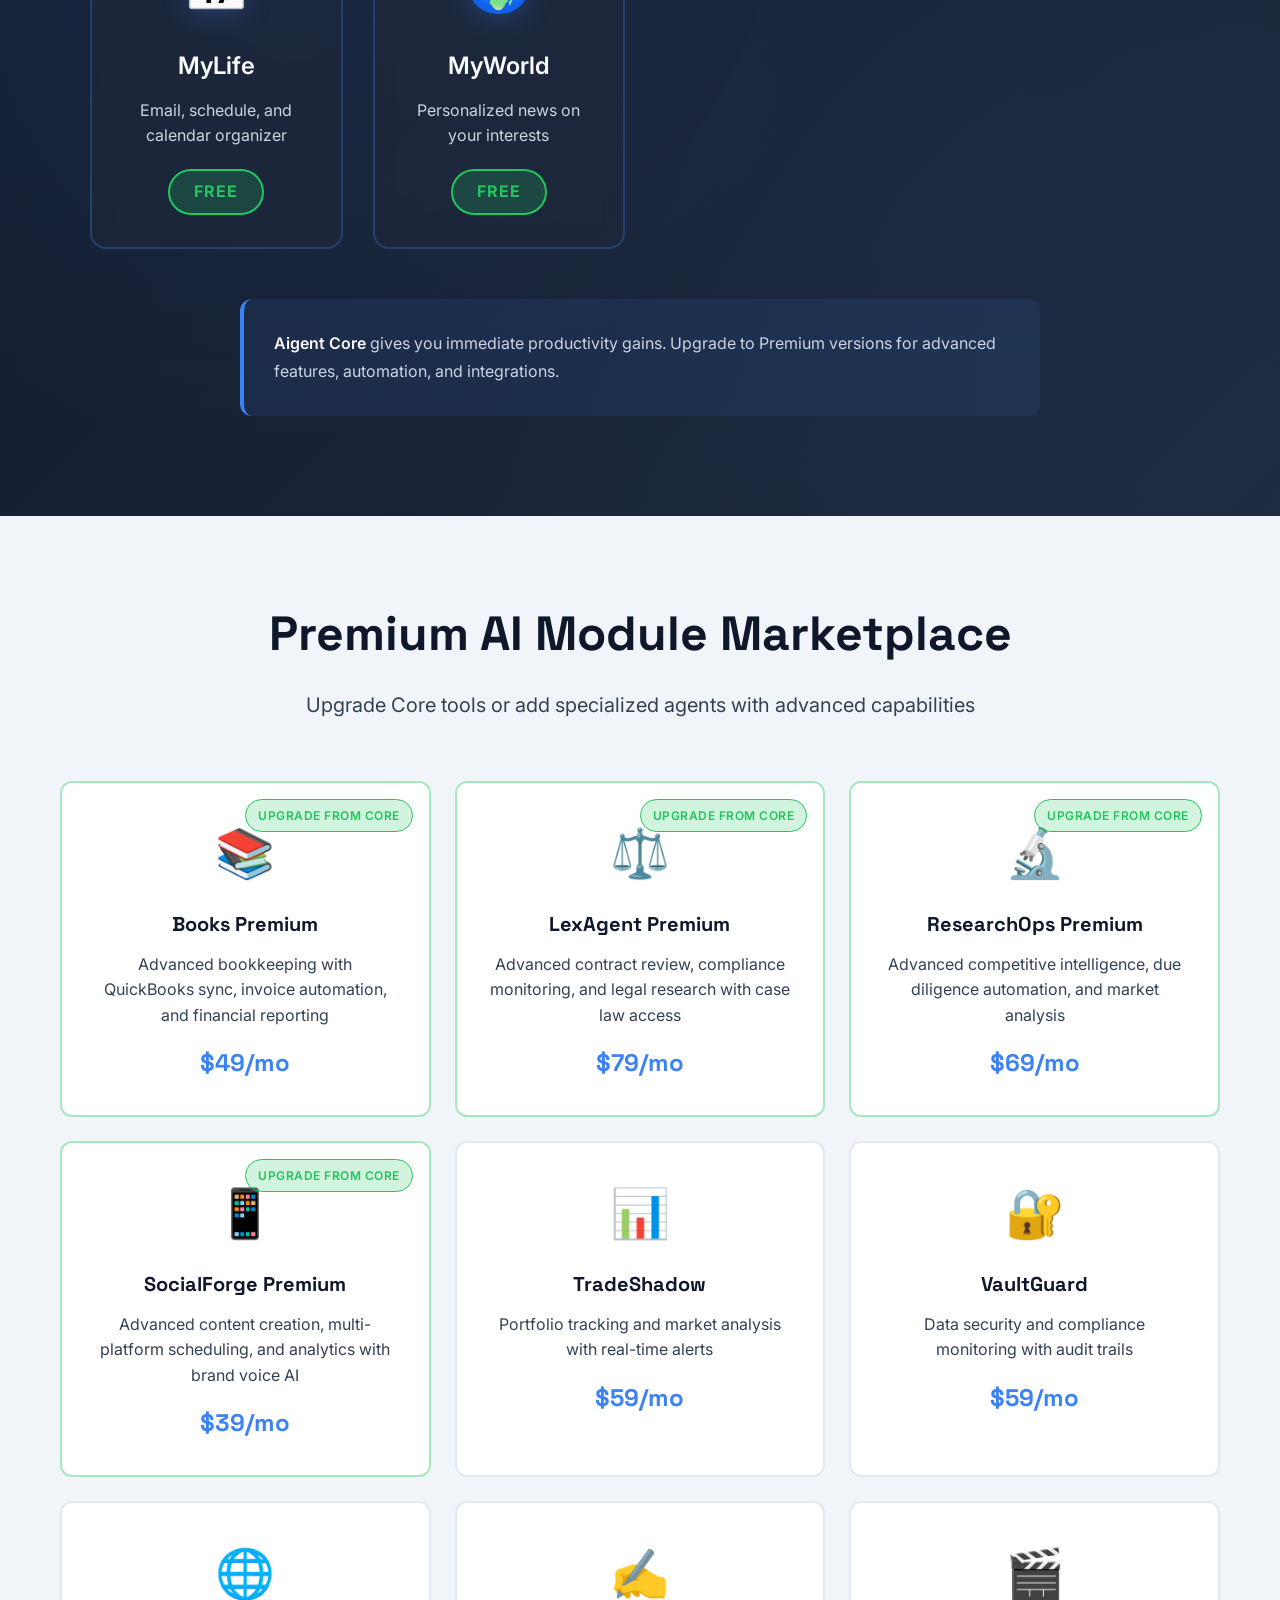
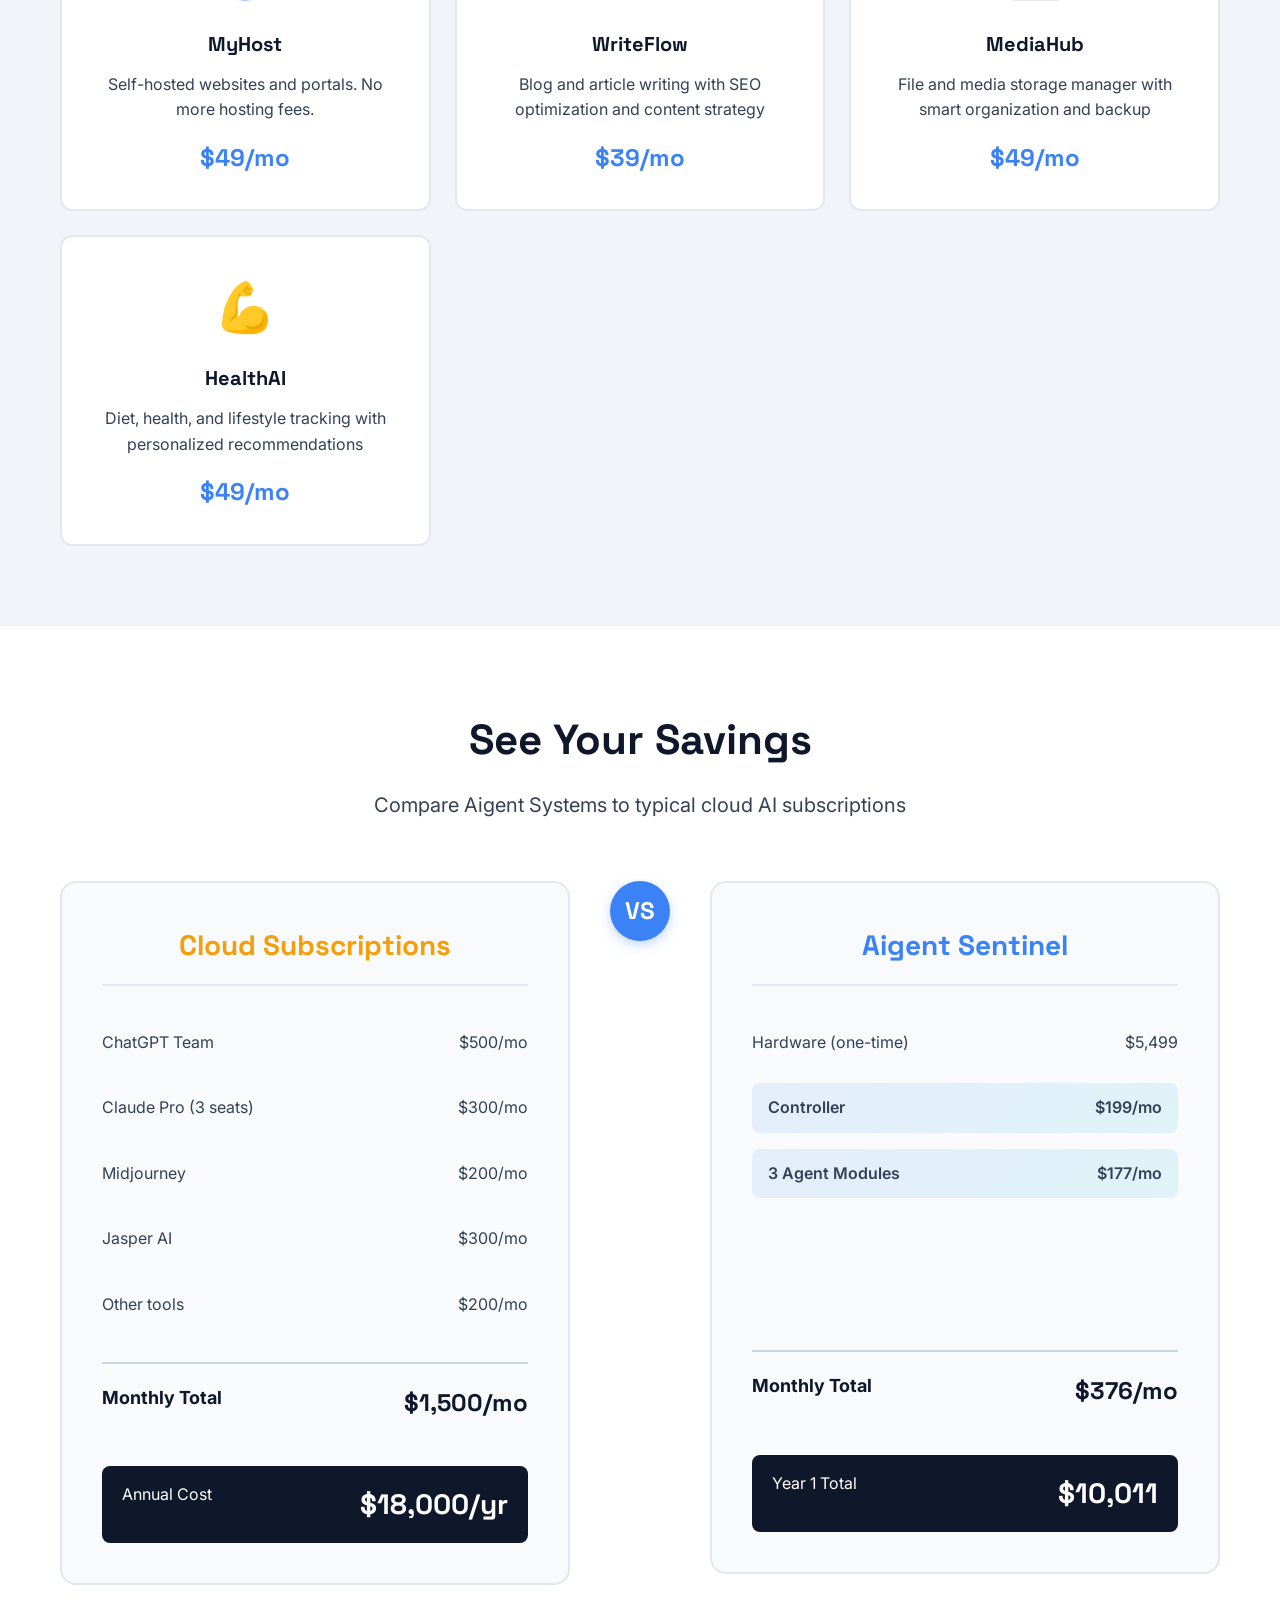
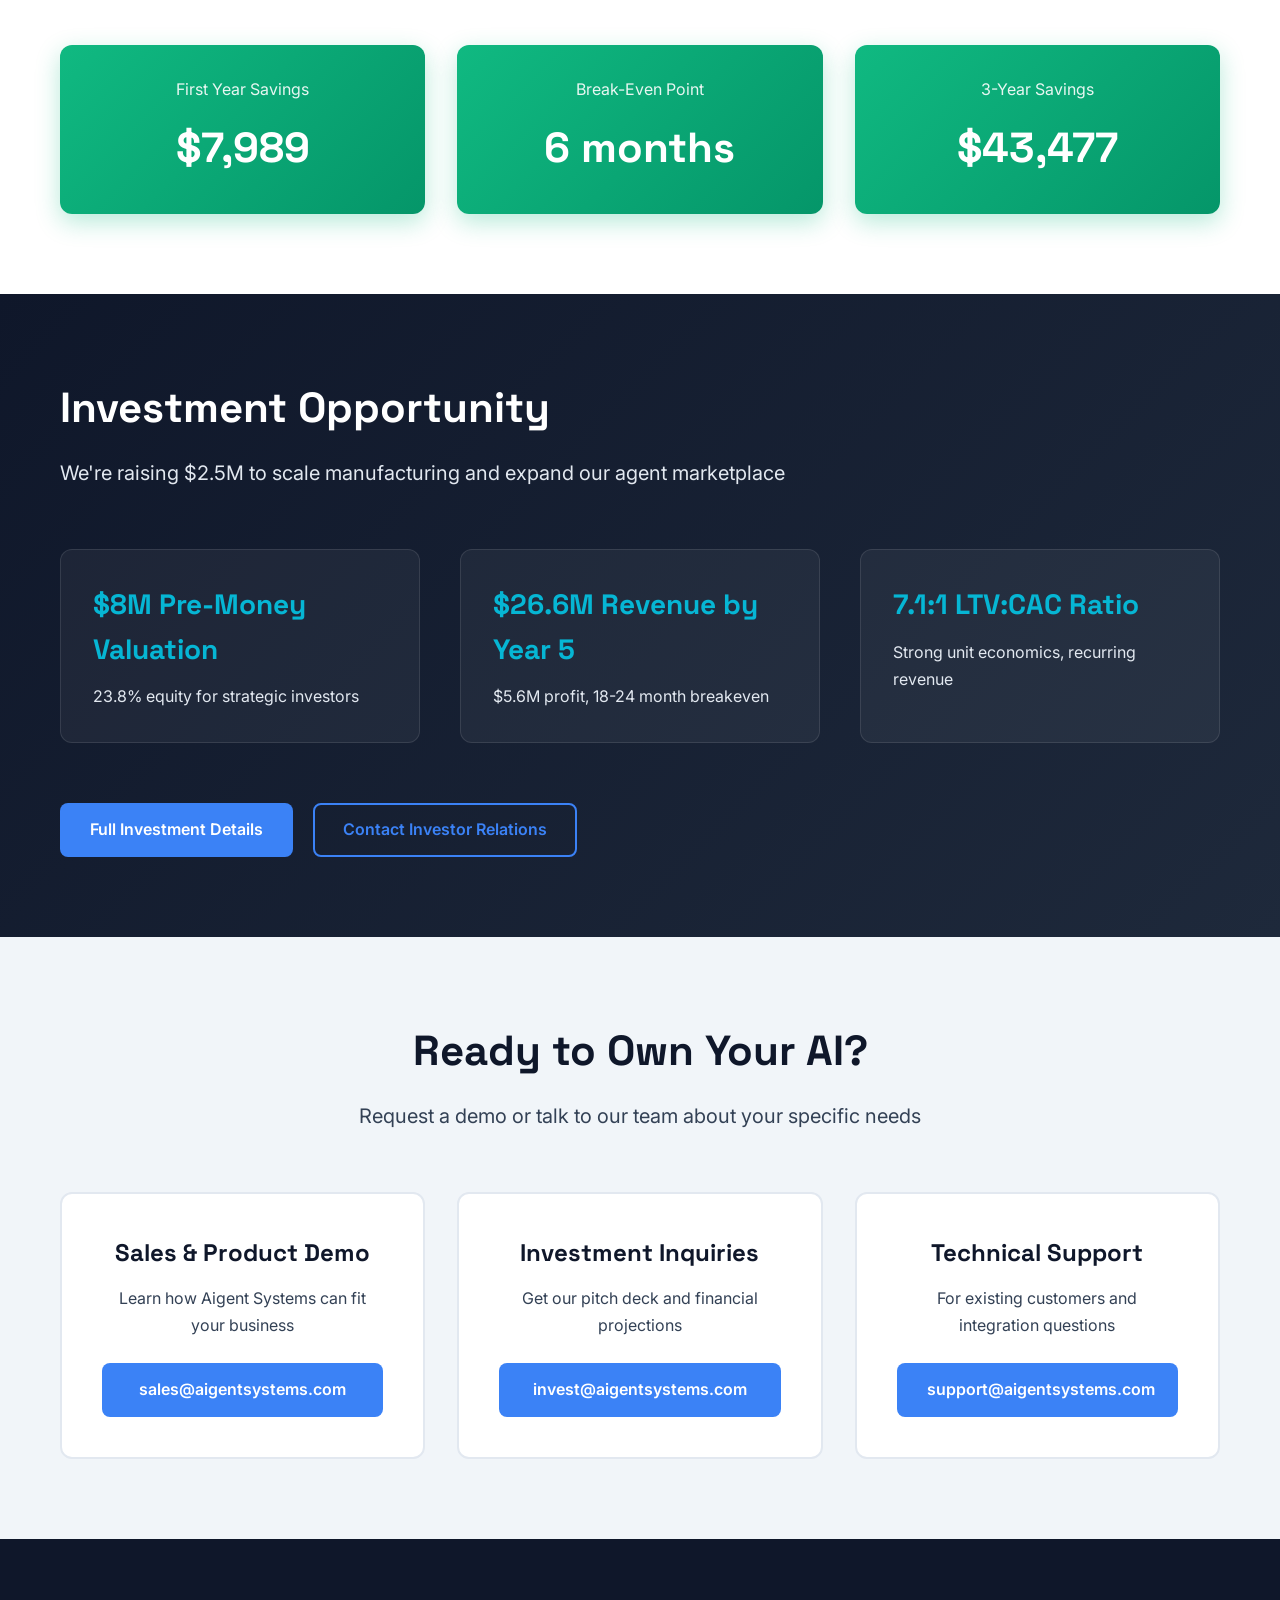
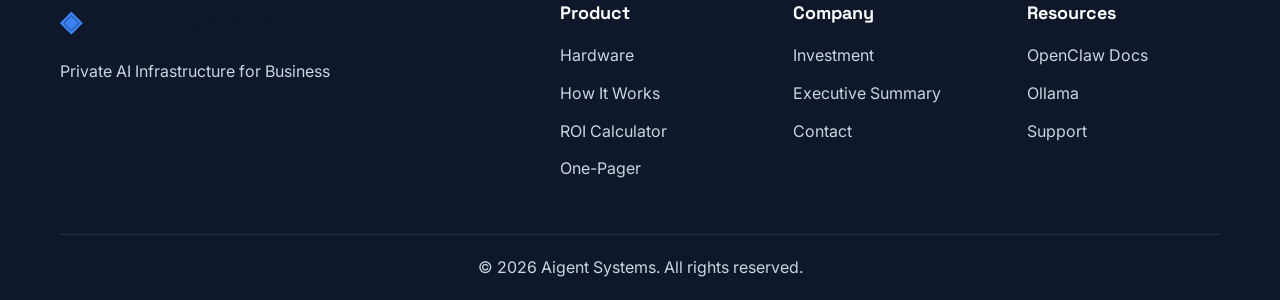
==== commit 11e48d12: "Move MyLife and MyWorld to Aigent Core bundle - Added MyLife (📅 Email/calendar organizer) to Core - " ====
--- a/index.html
+++ b/index.html
@@ -318,6 +318,18 @@
                     <p>Basic social media content and scheduling</p>
                     <div class="core-label">FREE</div>
                 </div>
+                <div class="core-card">
+                    <div class="core-icon">📅</div>
+                    <h3>MyLife</h3>
+                    <p>Email, schedule, and calendar organizer</p>
+                    <div class="core-label">FREE</div>
+                </div>
+                <div class="core-card">
+                    <div class="core-icon">🌍</div>
+                    <h3>MyWorld</h3>
+                    <p>Personalized news on your interests</p>
+                    <div class="core-label">FREE</div>
+                </div>
             </div>
             
             <div class="core-note">
@@ -392,22 +404,10 @@
                     <div class="module-price">$49/mo</div>
                 </div>
                 <div class="module-card">
-                    <div class="module-icon">📅</div>
-                    <h3>MyLife</h3>
-                    <p>Email, schedule, and calendar organizer for everyday productivity</p>
-                    <div class="module-price">$59/mo</div>
-                </div>
-                <div class="module-card">
                     <div class="module-icon">💪</div>
                     <h3>HealthAI</h3>
                     <p>Diet, health, and lifestyle tracking with personalized recommendations</p>
                     <div class="module-price">$49/mo</div>
-                </div>
-                <div class="module-card">
-                    <div class="module-icon">🌍</div>
-                    <h3>MyWorld</h3>
-                    <p>Personalized news on your interests - sports, culture, trends, and tech</p>
-                    <div class="module-price">$29/mo</div>
                 </div>
             </div>
         </div>
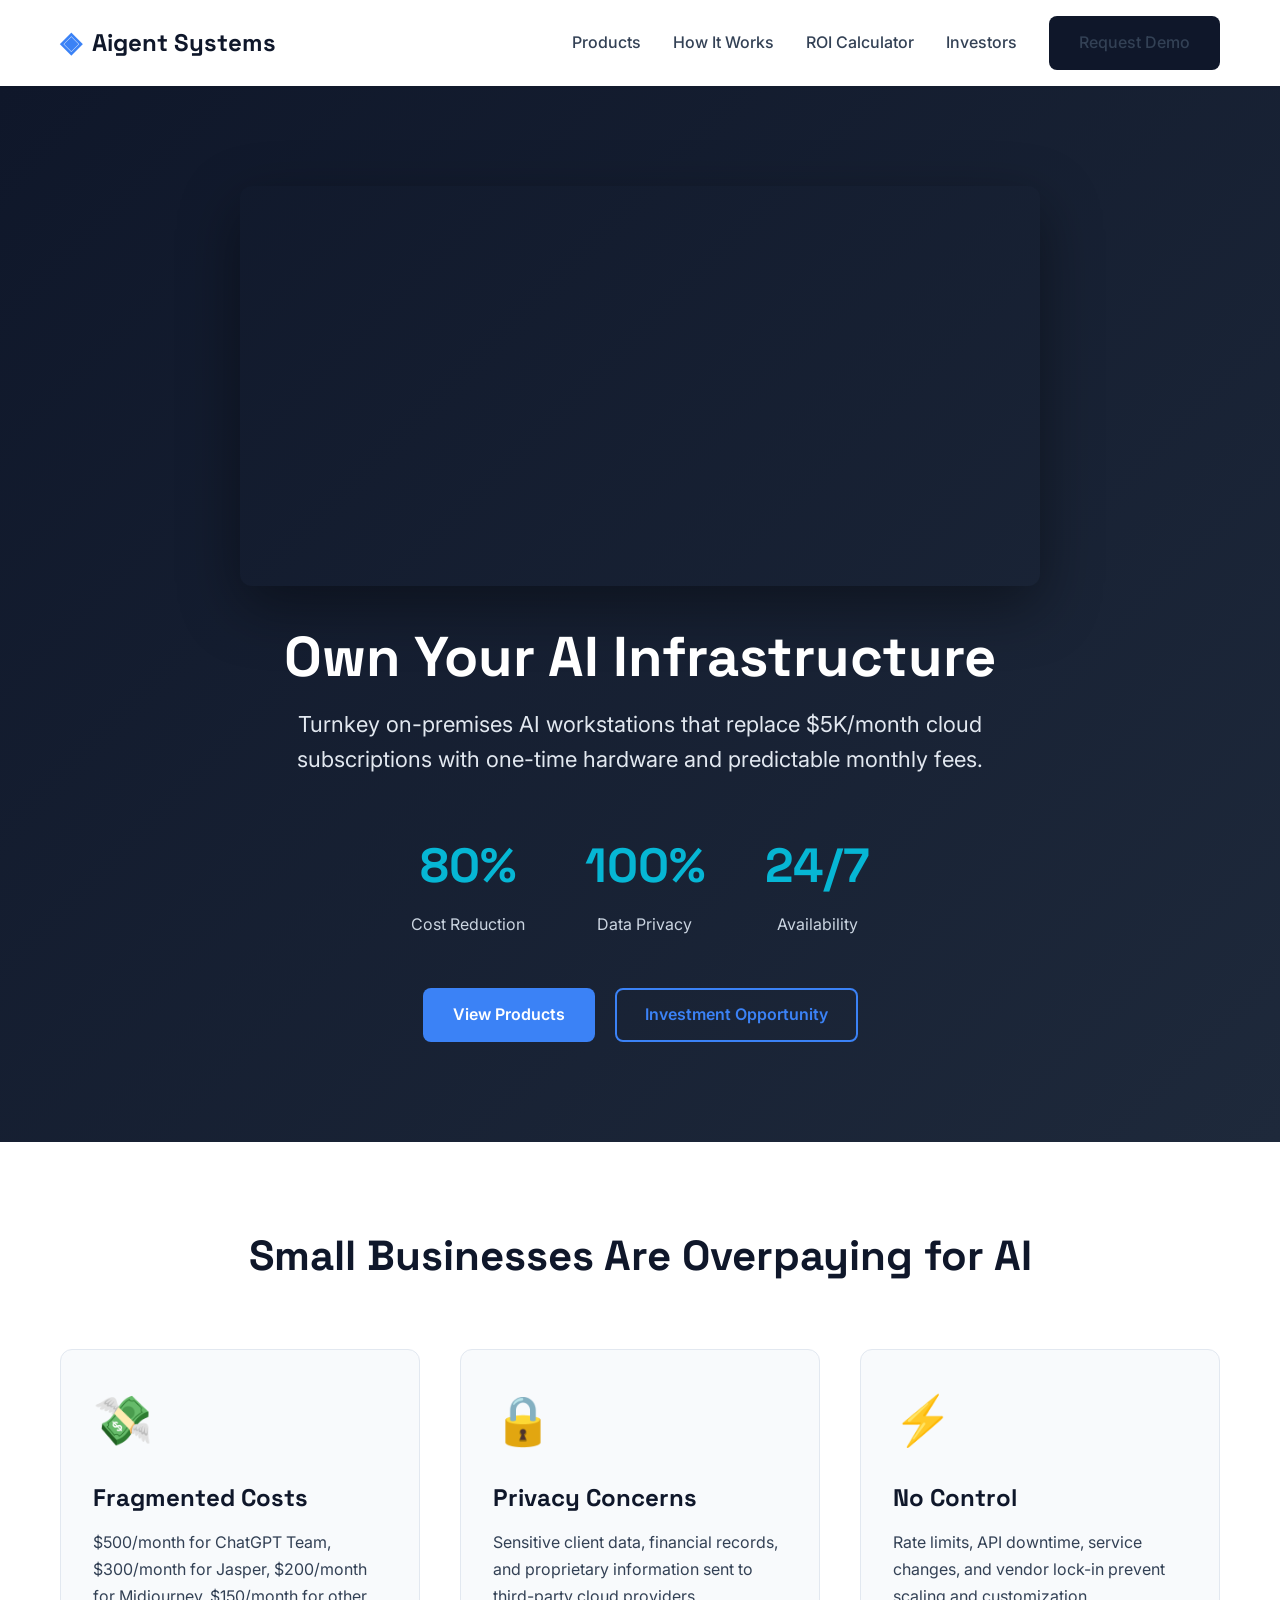
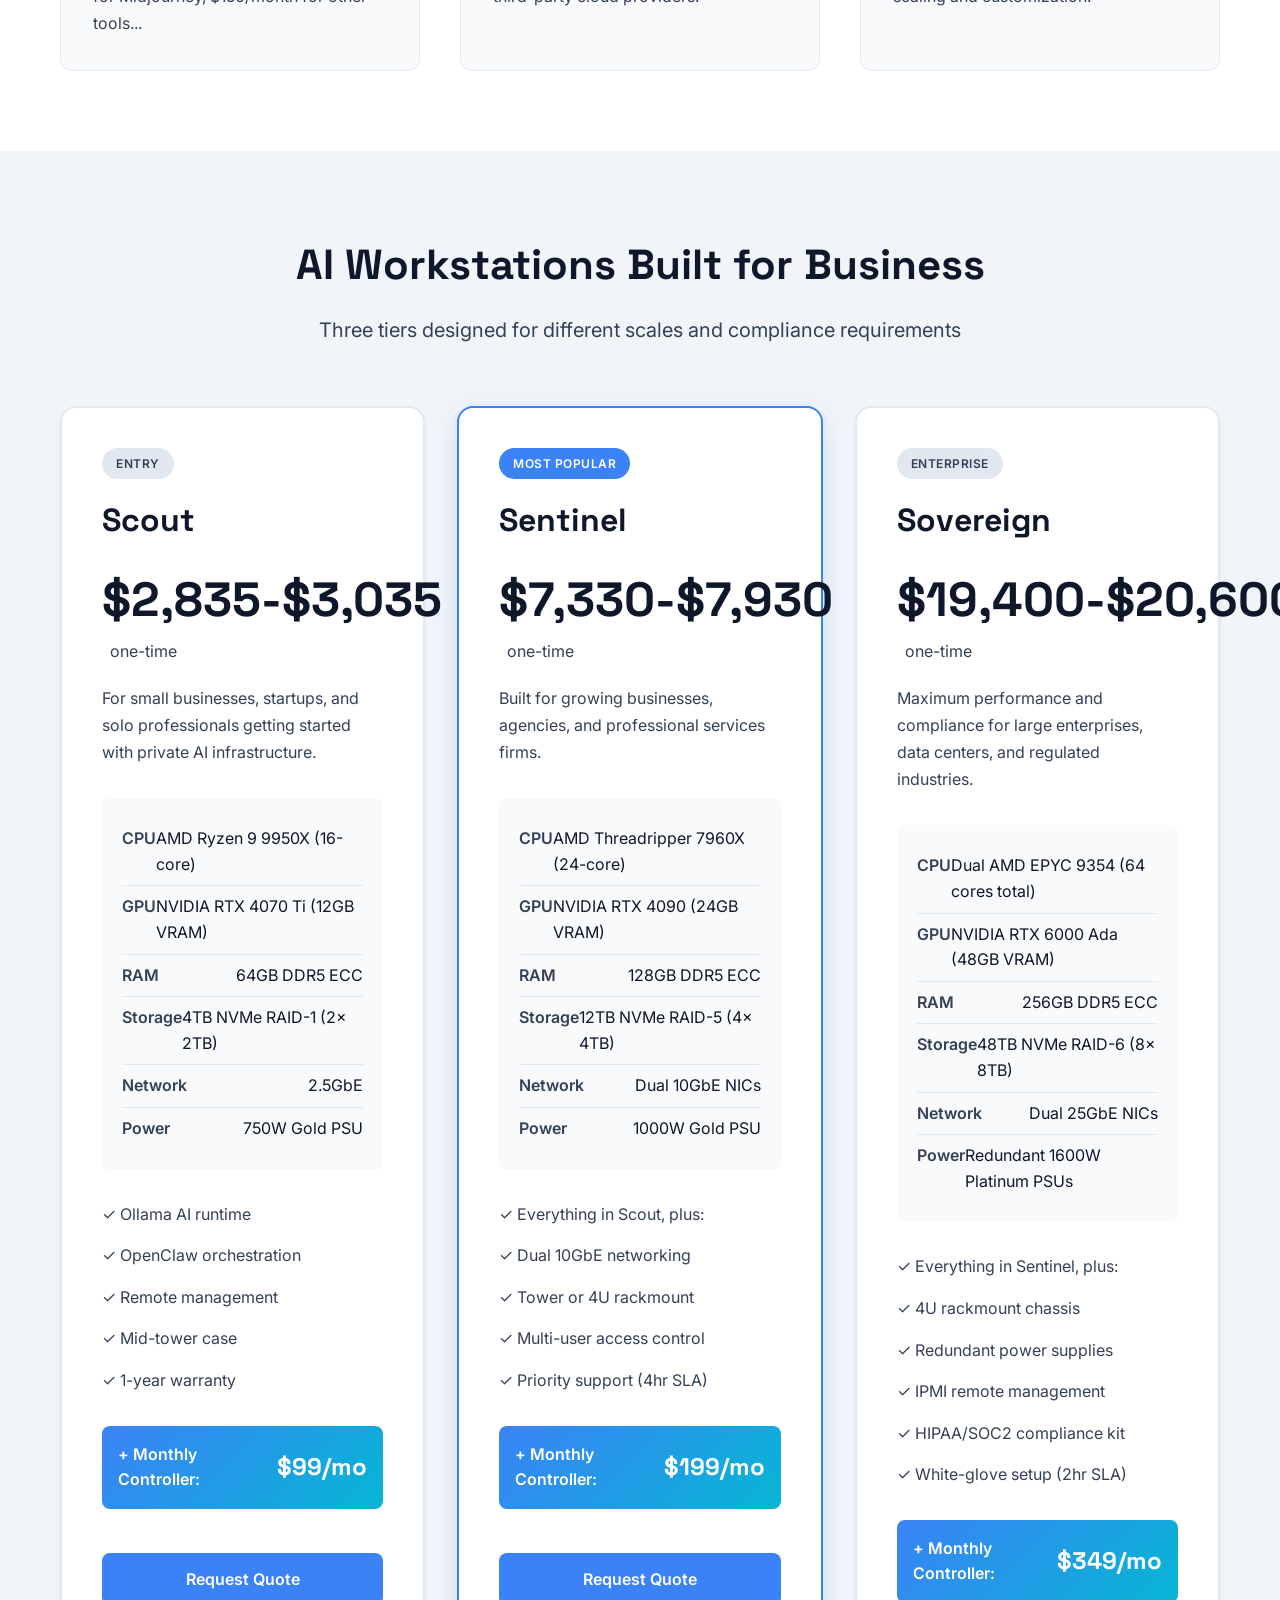
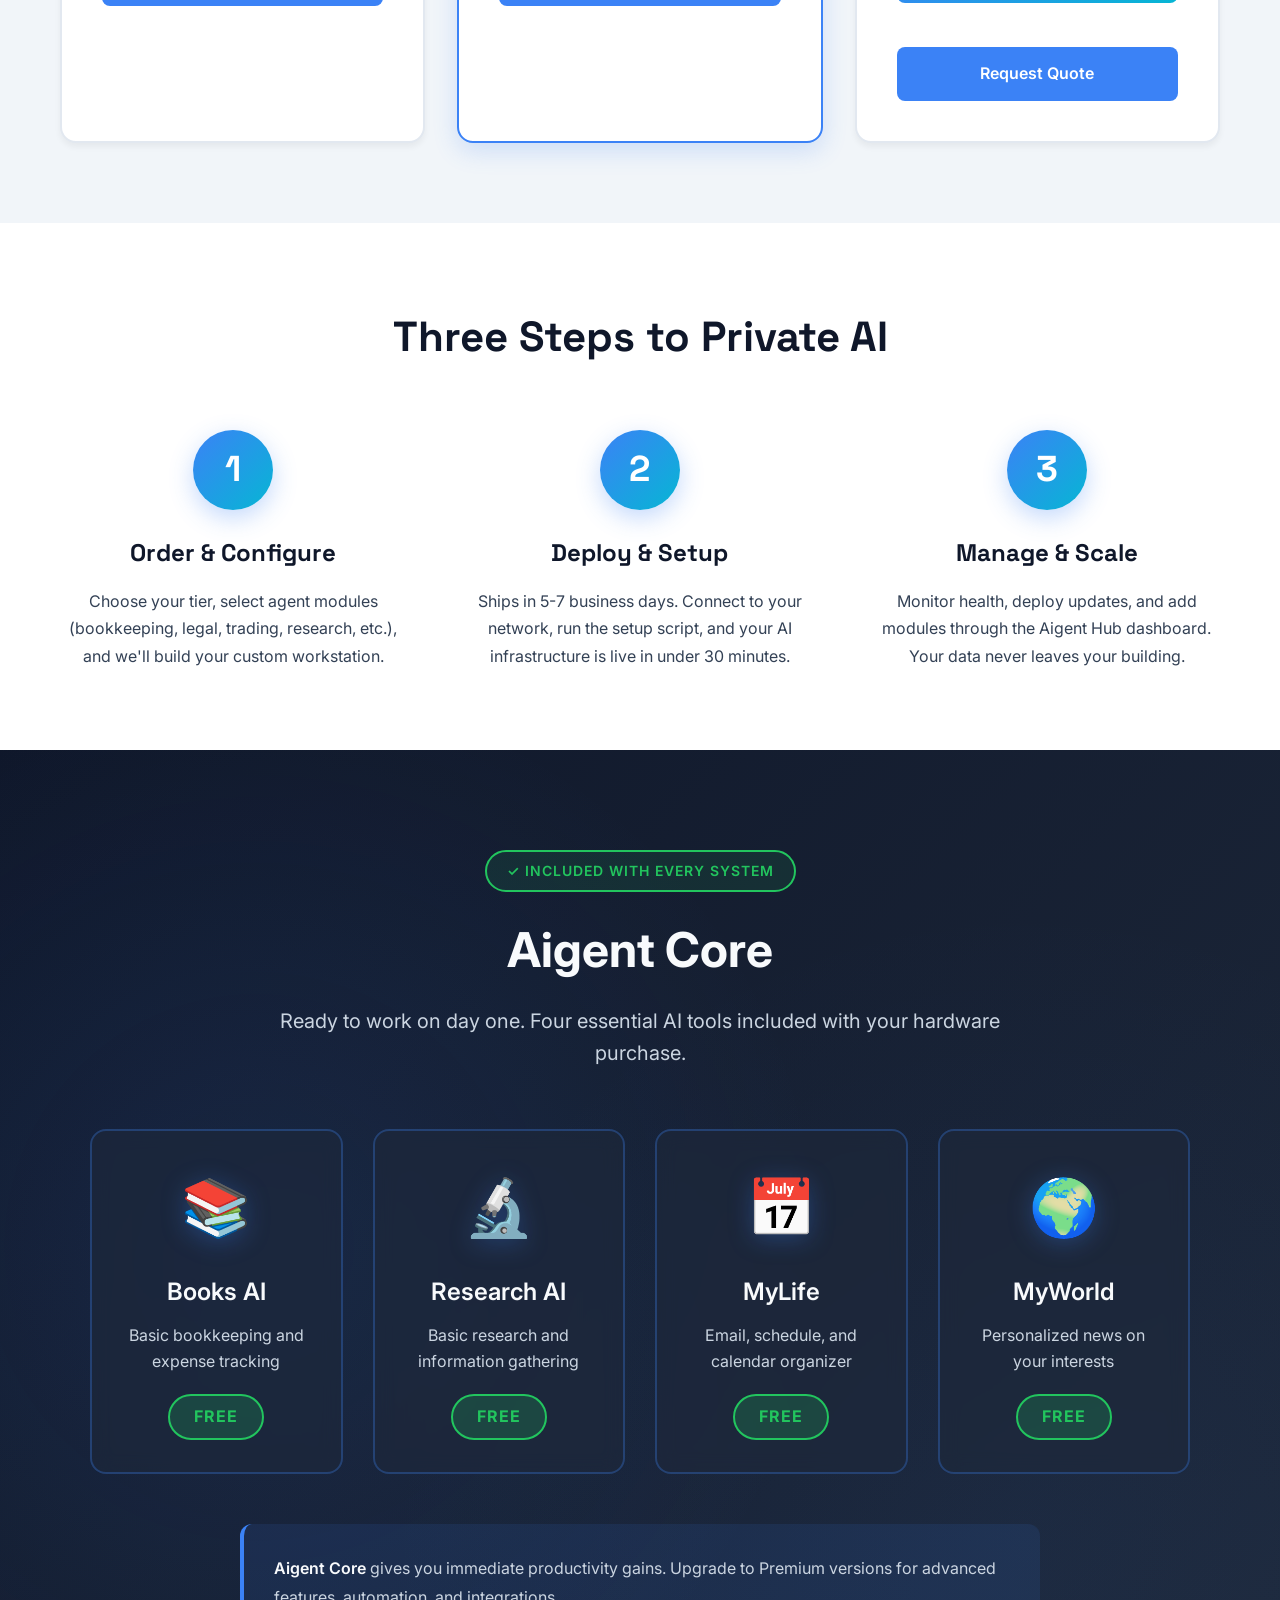
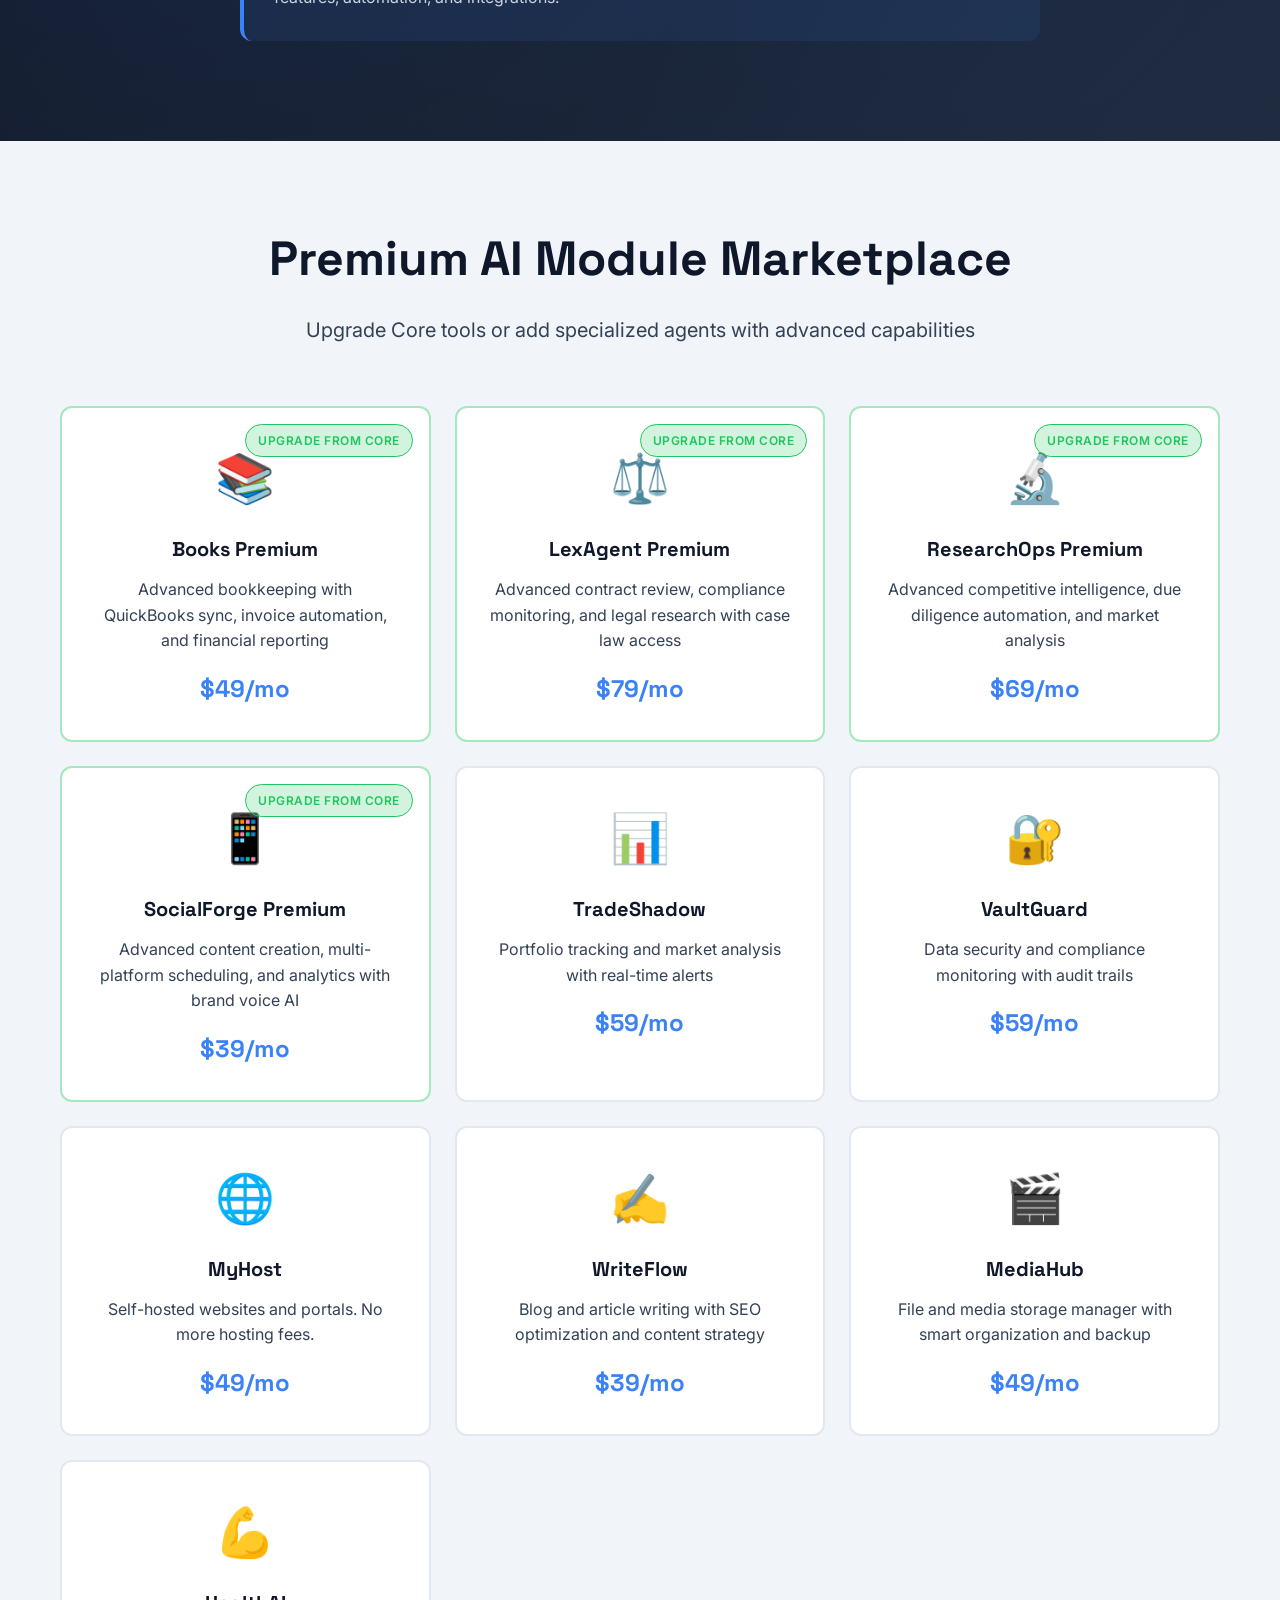
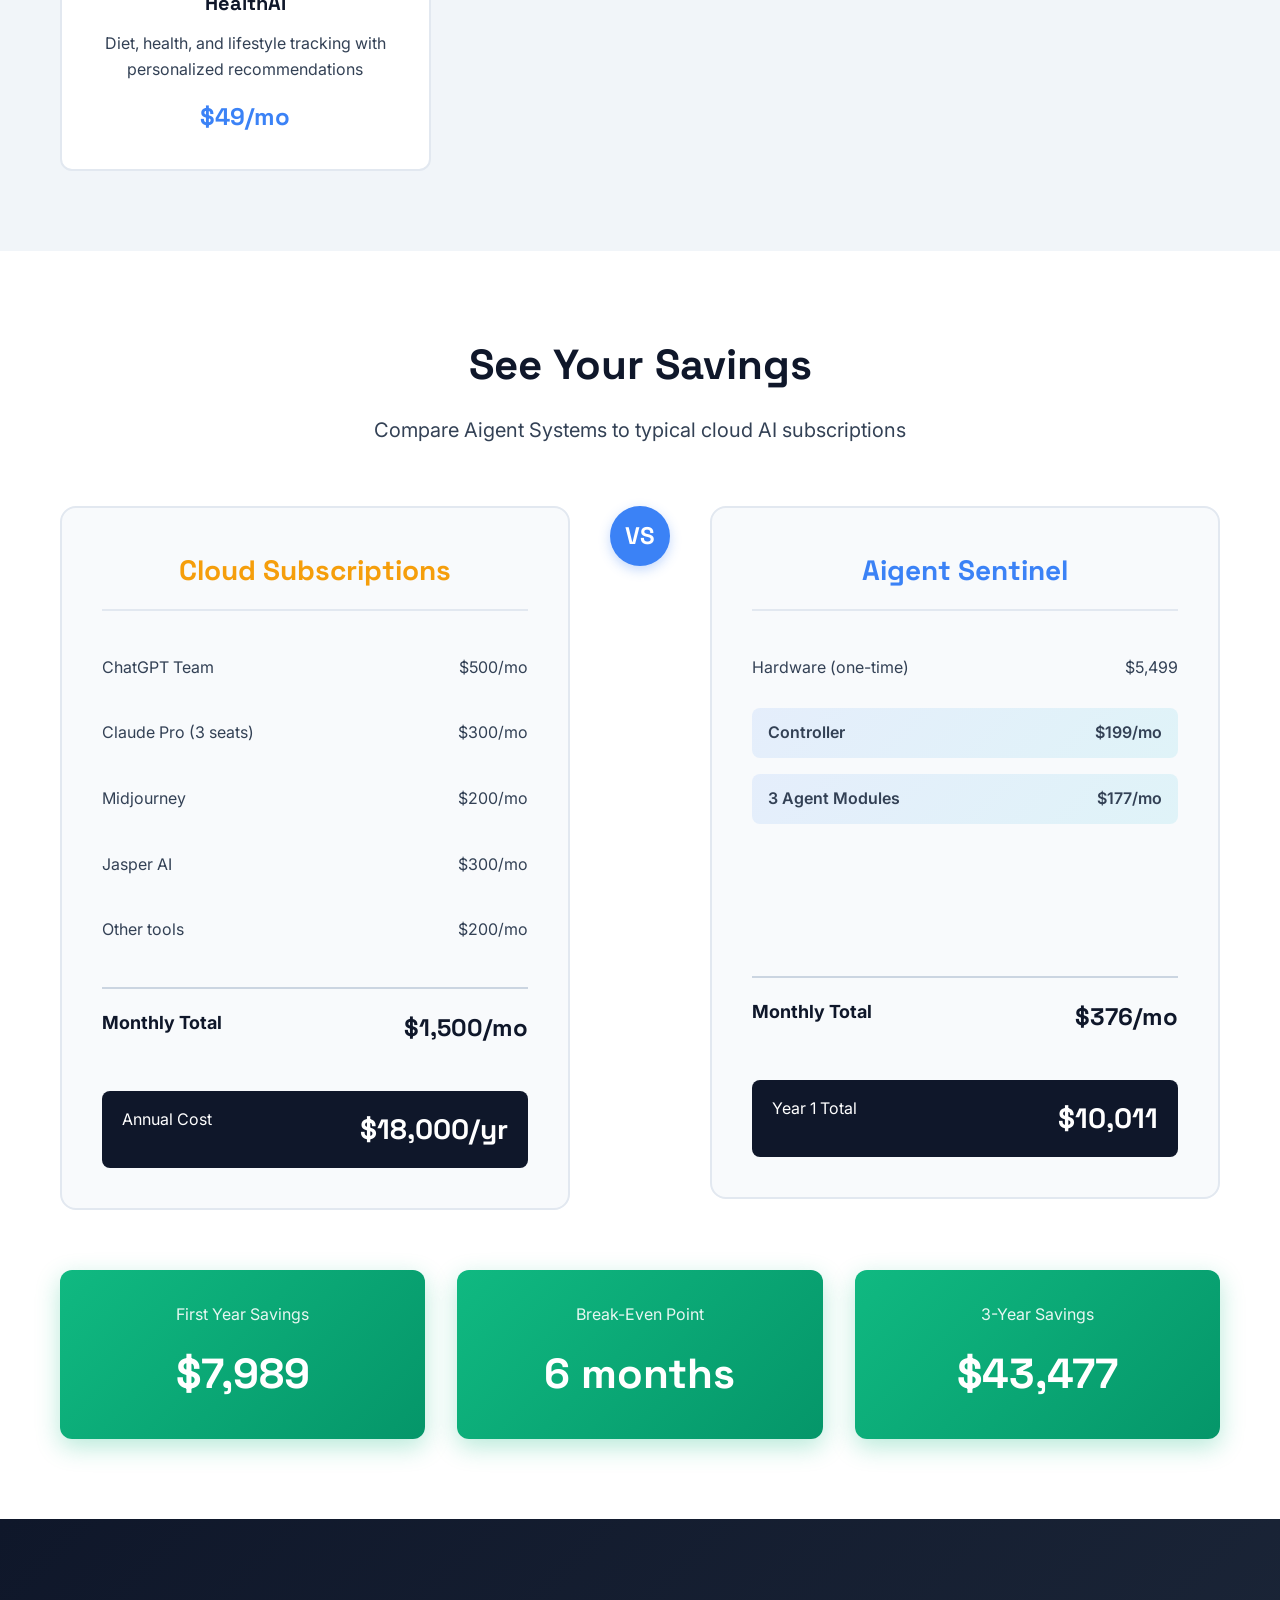
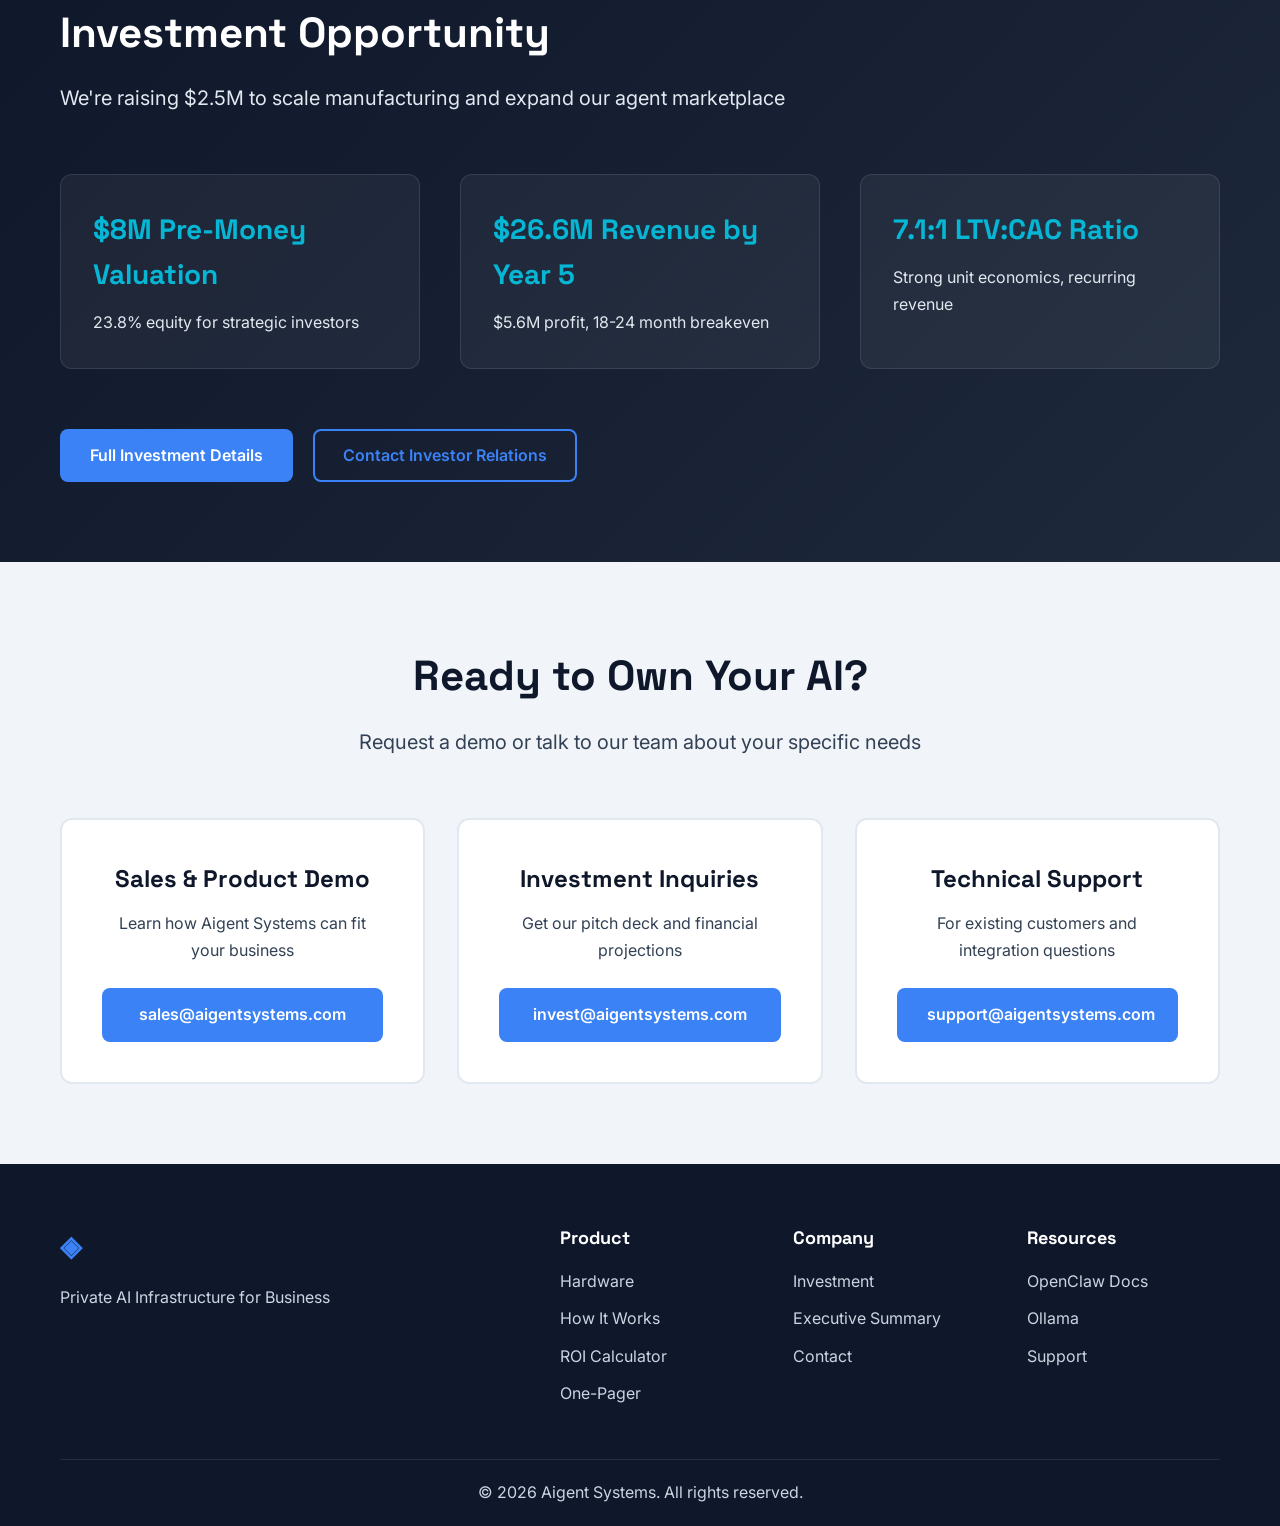
==== commit 1ed6a8f9: "Remove LexAgent and Social AI from Aigent Core bundle" ====
--- a/index.html
+++ b/index.html
@@ -301,21 +301,9 @@
                     <div class="core-label">FREE</div>
                 </div>
                 <div class="core-card">
-                    <div class="core-icon">⚖️</div>
-                    <h3>LexAgent</h3>
-                    <p>Basic contract and legal document review</p>
-                    <div class="core-label">FREE</div>
-                </div>
-                <div class="core-card">
                     <div class="core-icon">🔬</div>
                     <h3>Research AI</h3>
                     <p>Basic research and information gathering</p>
-                    <div class="core-label">FREE</div>
-                </div>
-                <div class="core-card">
-                    <div class="core-icon">📱</div>
-                    <h3>Social AI</h3>
-                    <p>Basic social media content and scheduling</p>
                     <div class="core-label">FREE</div>
                 </div>
                 <div class="core-card">
